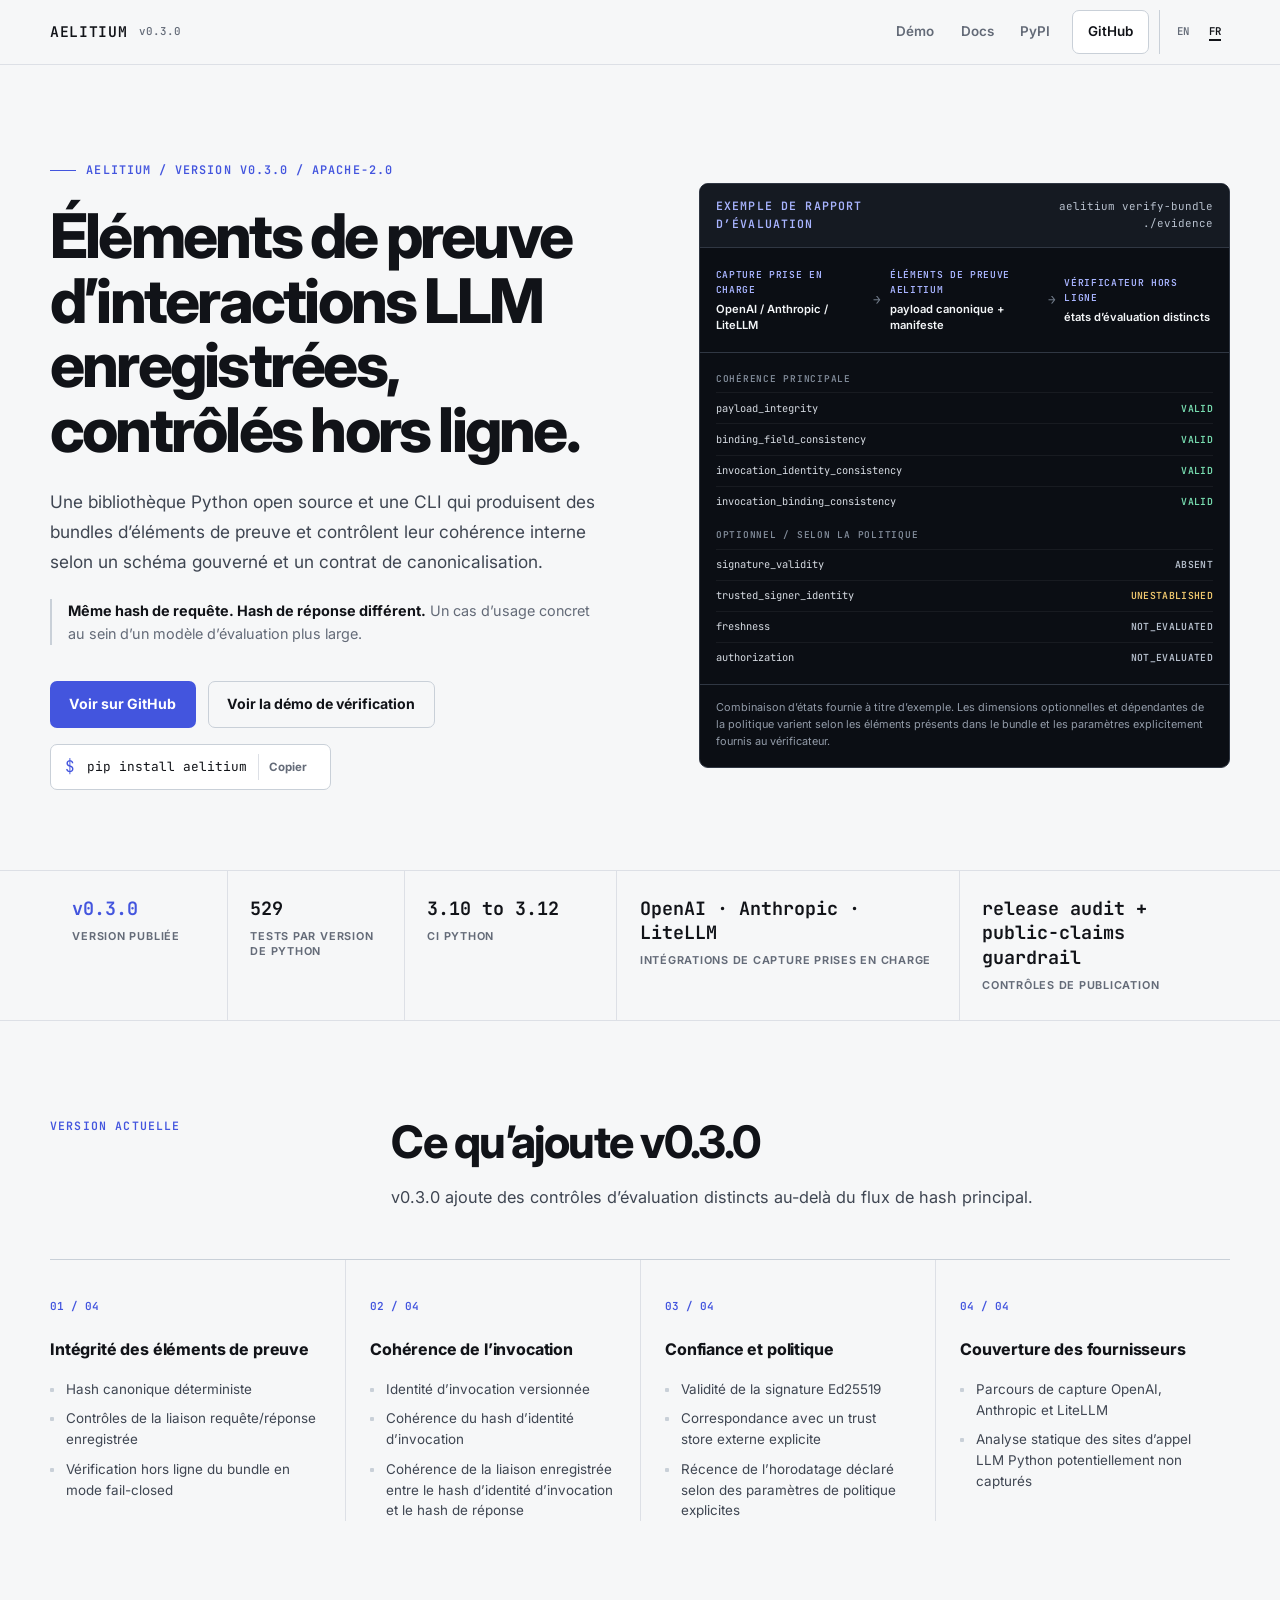
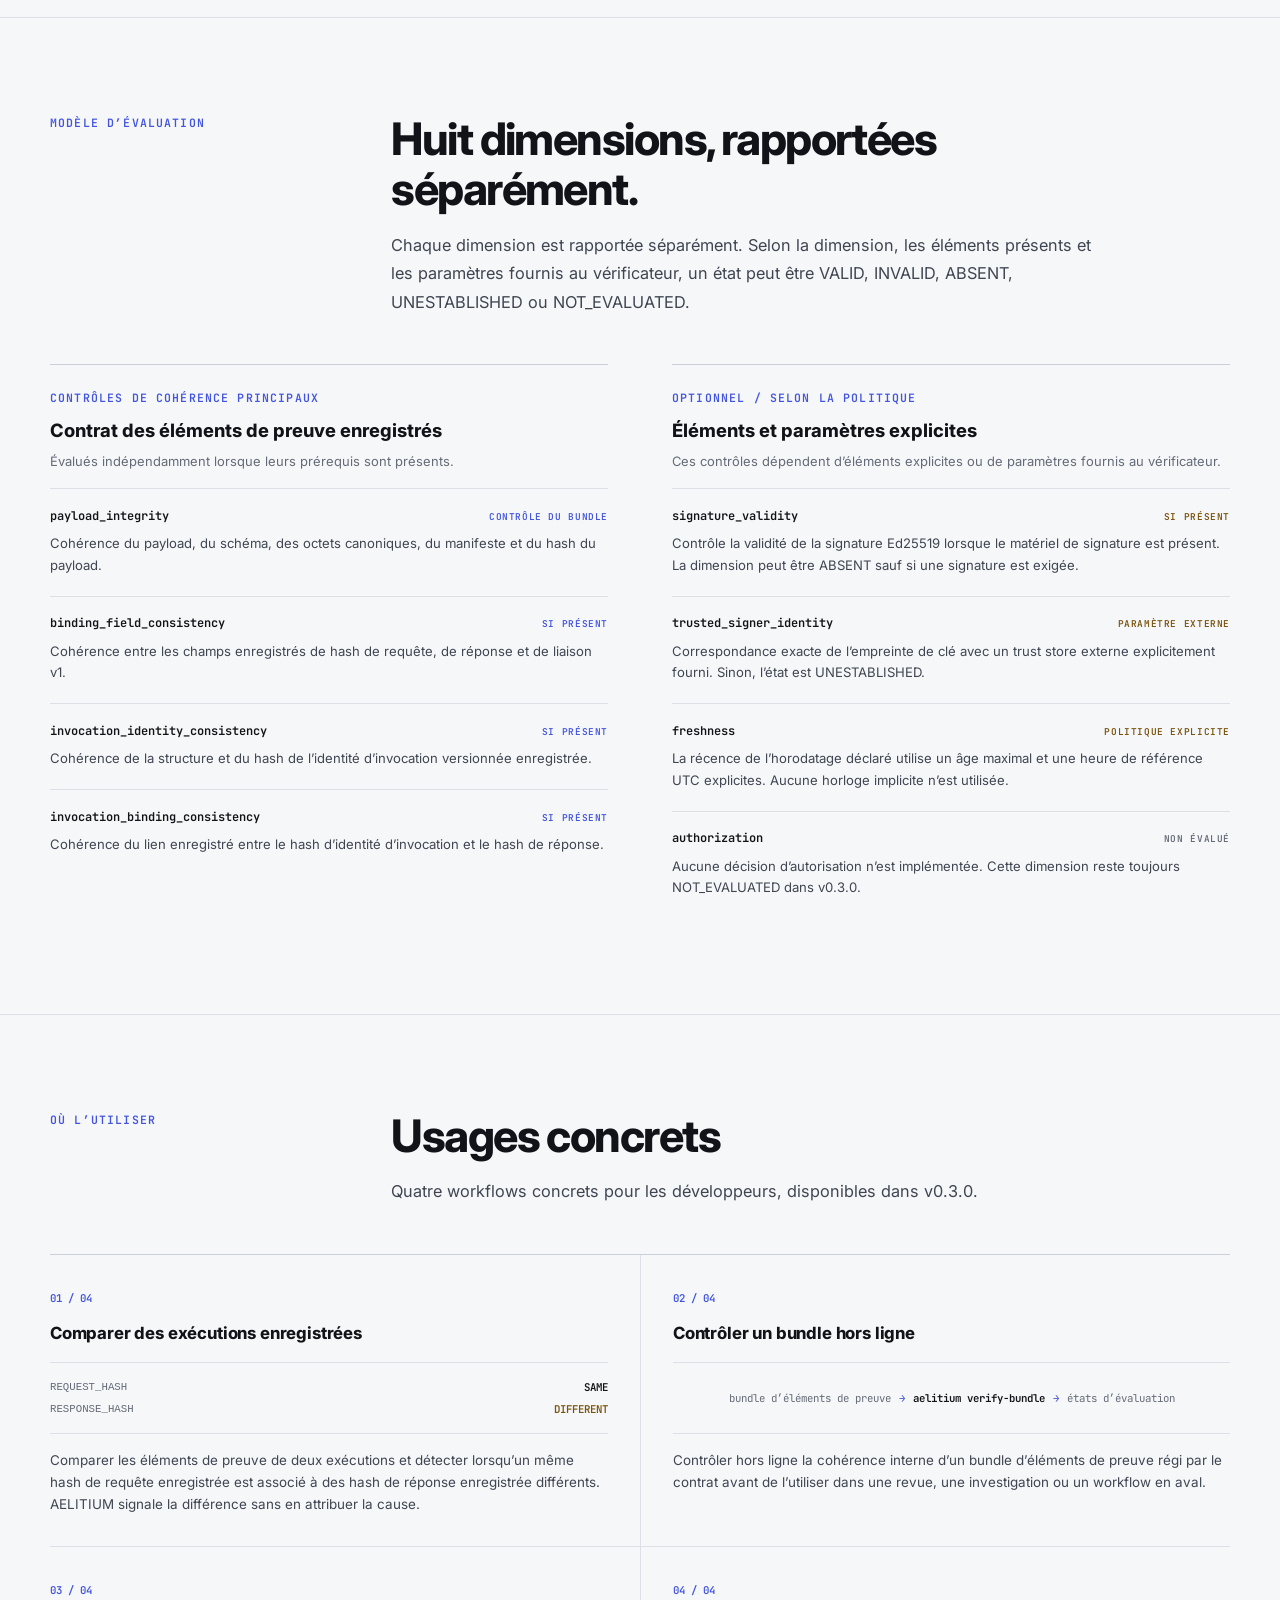
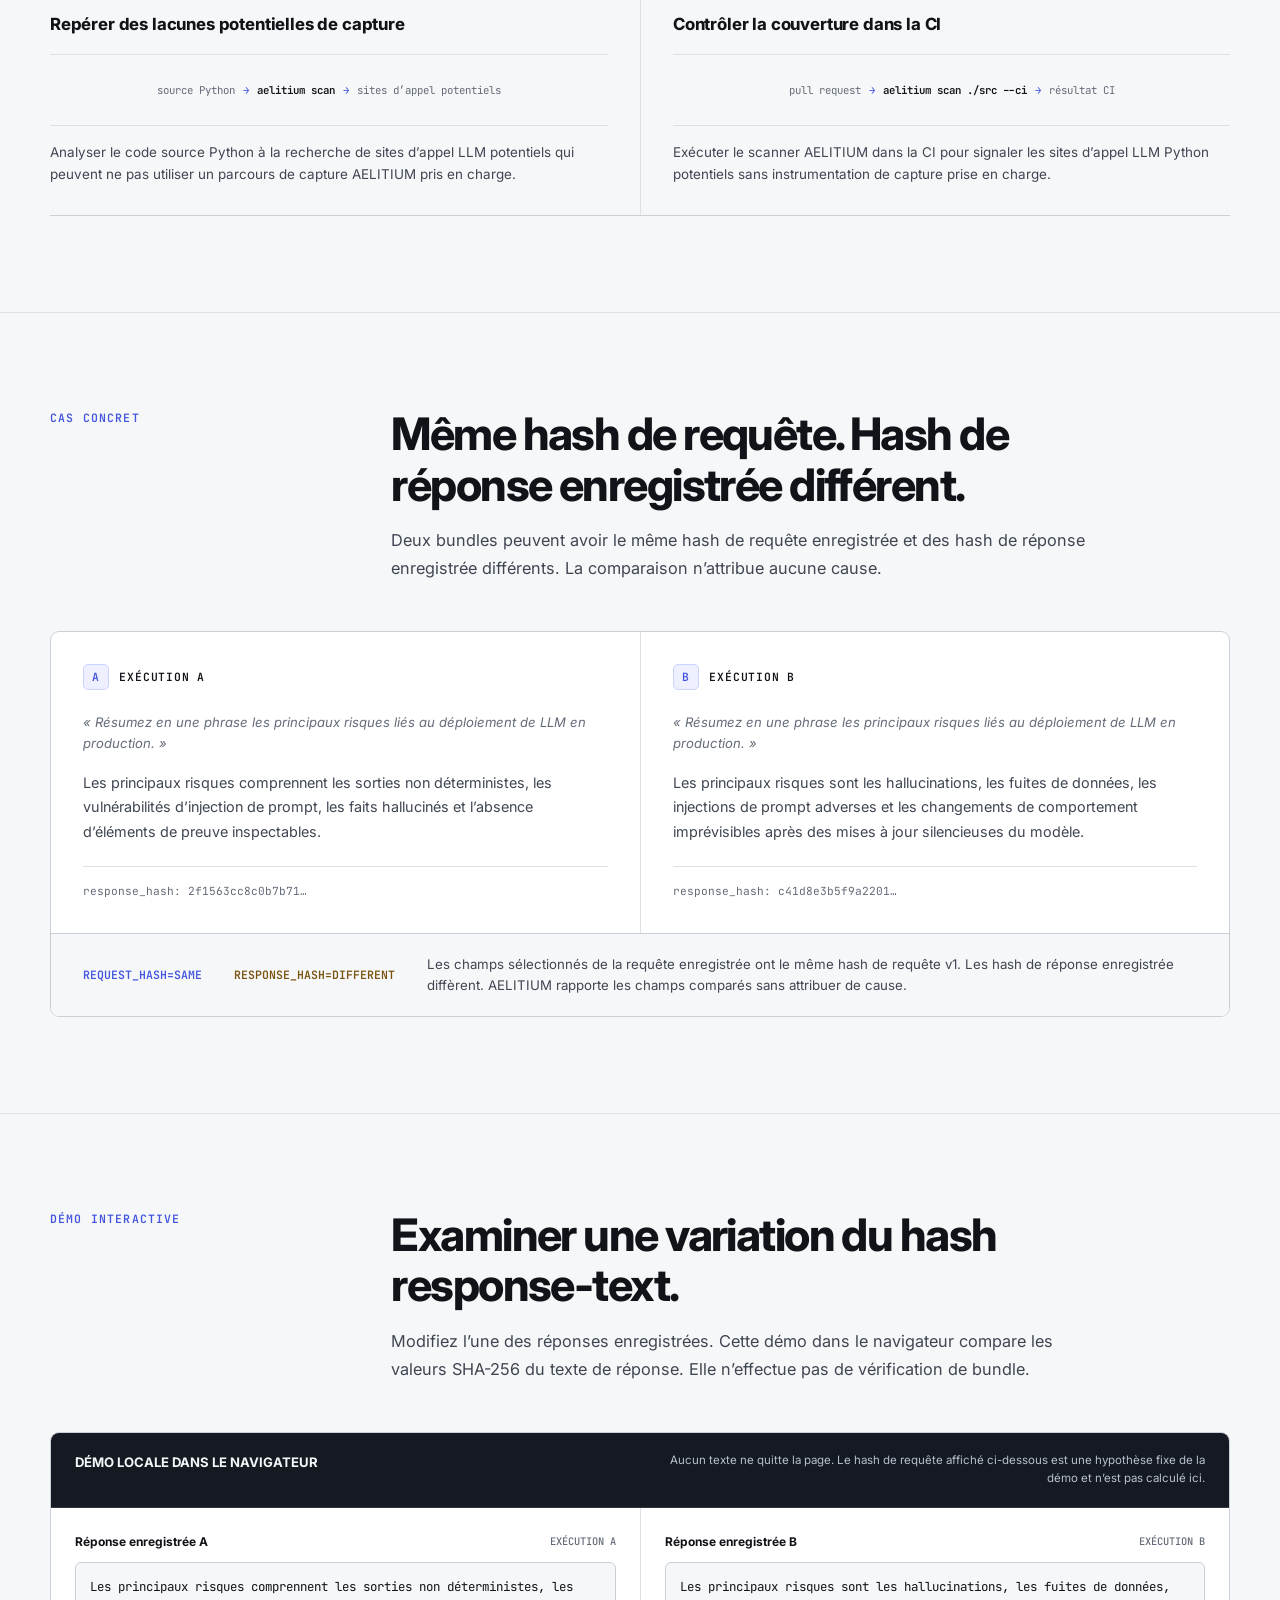
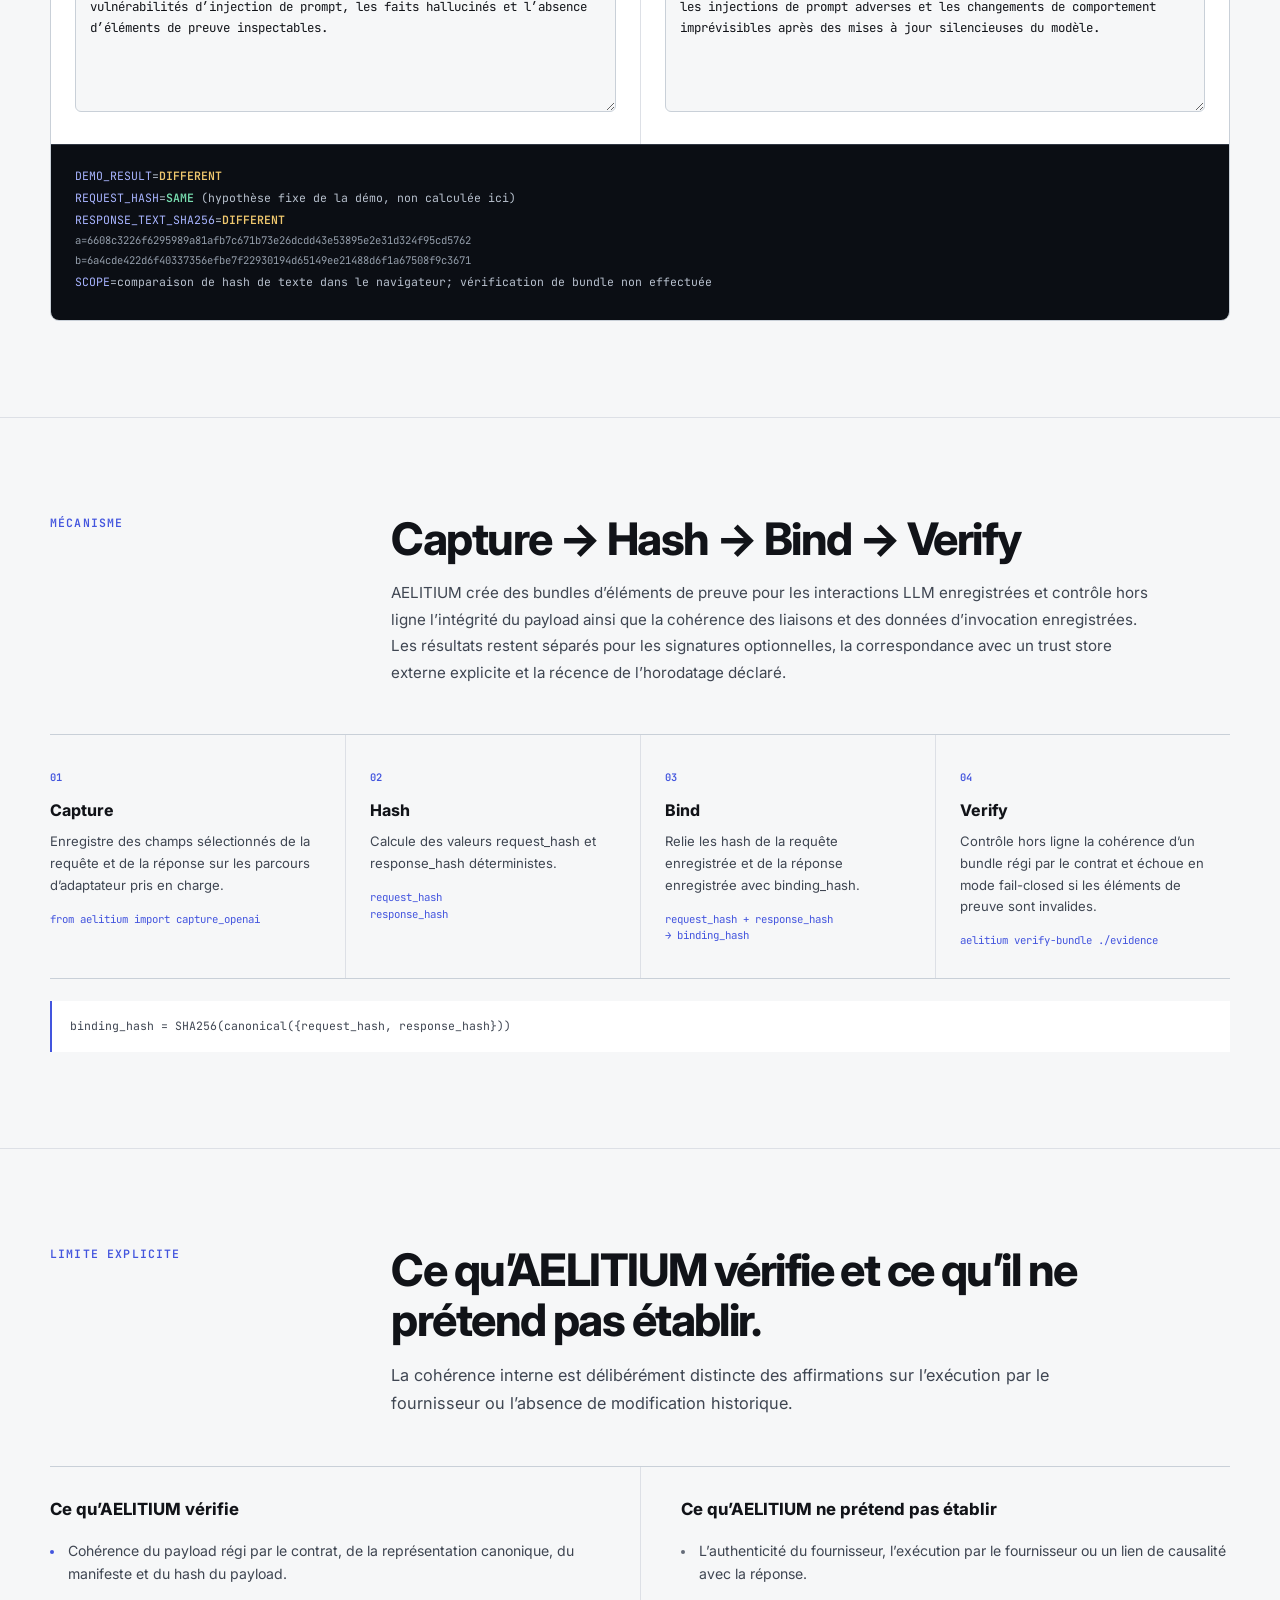
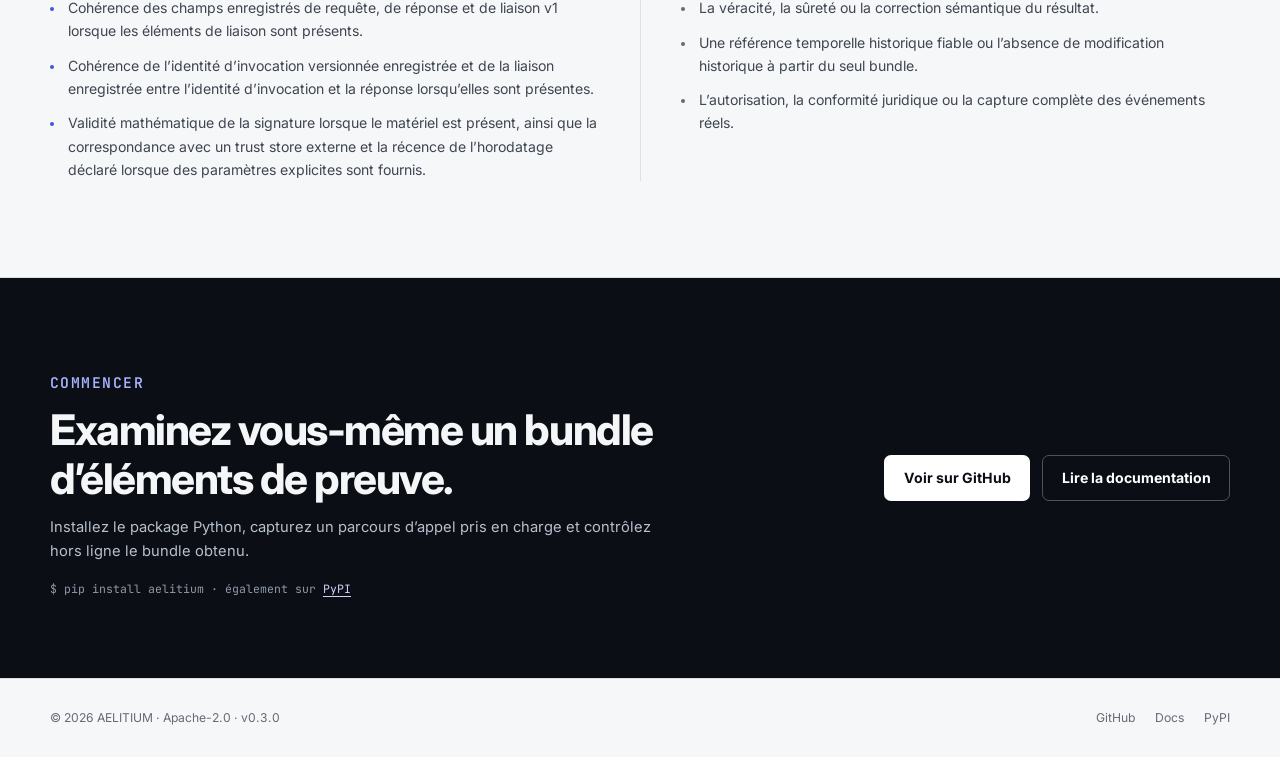
==== fr/index.html @ 034c8fa0 "site: refresh v0.3.0 homepage and add French version" ====
<!DOCTYPE html>
<html lang="fr">
<head>
<meta charset="UTF-8">
<meta name="viewport" content="width=device-width, initial-scale=1.0">
<title>AELITIUM : contrôle hors ligne des éléments de preuve d’interactions LLM enregistrées</title>
<meta name="description" content="AELITIUM est une bibliothèque Python open source et une CLI qui produisent des bundles d’éléments de preuve et en contrôlent hors ligne la cohérence interne selon un schéma gouverné et un contrat de canonicalisation.">
<link rel="canonical" href="https://aelitium.com/fr/">
<link rel="alternate" hreflang="en" href="https://aelitium.com/">
<link rel="alternate" hreflang="fr" href="https://aelitium.com/fr/">
<link rel="alternate" hreflang="x-default" href="https://aelitium.com/">
<link rel="preconnect" href="https://fonts.googleapis.com">
<link href="https://fonts.googleapis.com/css2?family=Inter:wght@400;500;600;700;800&amp;family=JetBrains+Mono:wght@400;500;600&amp;display=swap" rel="stylesheet">
<style>
  :root {
    --page: #f6f7f8;
    --surface: #ffffff;
    --border: #dde0e6;
    --border-strong: #c9d0d8;
    --ink: #111318;
    --text: #3f4652;
    --muted: #646b78;
    --accent: #4355de;
    --accent-hover: #3347d8;
    --accent-soft: #eef0ff;
    --accent-on-dark: #a8b4ff;
    --accent-on-dark-strong: #cdd3ff;
    --success: #137a52;
    --success-soft: #e8f5ef;
    --warning: #79530f;
    --warning-soft: #fff3d6;
    --warning-on-dark: #f0c86e;
    --danger: #ad2634;
    --danger-soft: #fcecef;
    --technical: #0b0e14;
    --technical-2: #151a22;
    --technical-border: #303743;
    --technical-text: #f4f6f8;
    --technical-muted: #b7c0cd;
    --font: 'Inter', -apple-system, BlinkMacSystemFont, 'Segoe UI', sans-serif;
    --mono: 'JetBrains Mono', 'SFMono-Regular', Consolas, monospace;
    --radius: 9px;
    --content: 1180px;
  }

  *, *::before, *::after {
    box-sizing: border-box;
    margin: 0;
    padding: 0;
  }

  html {
    scroll-behavior: smooth;
  }

  body {
    min-width: 320px;
    overflow-x: hidden;
    background: var(--page);
    color: var(--ink);
    font-family: var(--font);
    line-height: 1.6;
    -webkit-font-smoothing: antialiased;
  }

  button,
  textarea {
    font: inherit;
  }

  button,
  a {
    -webkit-tap-highlight-color: transparent;
  }

  a {
    color: inherit;
  }

  :focus-visible {
    outline: 3px solid var(--accent);
    outline-offset: 3px;
    border-radius: 4px;
  }

  .skip-link {
    position: fixed;
    top: 0.75rem;
    left: 0.75rem;
    z-index: 1000;
    padding: 0.65rem 0.9rem;
    transform: translateY(-160%);
    border-radius: 6px;
    background: var(--ink);
    color: #fff;
    font-size: 0.875rem;
    text-decoration: none;
  }

  .skip-link:focus {
    transform: translateY(0);
  }

  .container {
    width: min(var(--content), calc(100% - 3rem));
    margin: 0 auto;
  }

  .section {
    padding: 6rem 0;
    background: var(--page);
  }

  .section-white {
    border-top: 1px solid var(--border);
    border-bottom: 1px solid var(--border);
    background: var(--page);
  }

  .section-header {
    display: grid;
    grid-template-columns: minmax(150px, 0.35fr) minmax(0, 1fr);
    gap: 3rem;
    align-items: start;
    margin-bottom: 3rem;
  }

  .section-eyebrow,
  .panel-label,
  .group-kicker {
    color: var(--accent);
    font-family: var(--mono);
    font-size: 0.72rem;
    font-weight: 600;
    letter-spacing: 0.1em;
    text-transform: uppercase;
  }

  .section-title {
    max-width: 760px;
    font-size: clamp(2rem, 3.5vw, 3rem);
    font-weight: 750;
    letter-spacing: -0.035em;
    line-height: 1.12;
  }

  .section-intro {
    max-width: 720px;
    margin-top: 1rem;
    color: var(--text);
    font-size: 1.02rem;
    line-height: 1.75;
  }

  .mono {
    font-family: var(--mono);
  }

  .sr-only {
    position: absolute;
    width: 1px;
    height: 1px;
    padding: 0;
    overflow: hidden;
    clip: rect(0, 0, 0, 0);
    white-space: nowrap;
    border: 0;
  }

  /* Navigation */
  .site-nav {
    position: sticky;
    top: 0;
    z-index: 100;
    border-bottom: 1px solid var(--border);
    background: rgba(246, 247, 248, 0.97);
  }

  .nav-inner {
    min-height: 64px;
    display: flex;
    align-items: center;
    justify-content: space-between;
    gap: 2rem;
  }

  .nav-logo {
    min-height: 44px;
    display: inline-flex;
    align-items: center;
    gap: 0.7rem;
    color: var(--ink);
    font-family: var(--mono);
    font-size: 0.92rem;
    font-weight: 600;
    letter-spacing: 0.045em;
    text-decoration: none;
  }

  .nav-version {
    color: var(--muted);
    font-size: 0.68rem;
    font-weight: 500;
    letter-spacing: 0;
  }

  .nav-links {
    display: flex;
    align-items: center;
    gap: 0.25rem;
  }

  .nav-link {
    min-height: 44px;
    display: inline-flex;
    align-items: center;
    padding: 0 0.7rem;
    color: var(--muted);
    font-size: 0.84rem;
    font-weight: 600;
    text-decoration: none;
    transition: color 150ms ease;
  }

  .nav-link:hover {
    color: var(--ink);
  }

  .nav-link-strong {
    min-height: 44px;
    margin-left: 0.4rem;
    padding: 0 0.95rem;
    border: 1px solid var(--border-strong);
    border-radius: 7px;
    background: var(--surface);
    color: var(--ink);
  }

  .nav-link-strong:hover {
    border-color: var(--accent);
    color: var(--accent);
  }

  .language-switcher {
    display: flex;
    align-items: center;
    gap: 0.1rem;
    margin-left: 0.35rem;
    padding-left: 0.55rem;
    border-left: 1px solid var(--border-strong);
    font-family: var(--mono);
  }

  .language-option {
    min-width: 30px;
    min-height: 44px;
    display: inline-flex;
    align-items: center;
    justify-content: center;
    color: var(--muted);
    font-size: 0.67rem;
    font-weight: 600;
    text-decoration: none;
  }

  .language-option:hover {
    color: var(--accent);
  }

  .language-option[aria-current="page"] {
    color: var(--ink);
    text-decoration: underline;
    text-decoration-thickness: 2px;
    text-underline-offset: 4px;
  }

  /* Hero */
  .hero {
    padding: 6rem 0 5rem;
  }

  .hero-grid {
    display: grid;
    grid-template-columns: minmax(0, 1fr) minmax(440px, 0.95fr);
    gap: clamp(3rem, 7vw, 6rem);
    align-items: center;
  }

  .hero-eyebrow {
    display: flex;
    align-items: center;
    gap: 0.65rem;
    margin-bottom: 1.5rem;
    color: var(--accent);
    font-family: var(--mono);
    font-size: 0.74rem;
    font-weight: 600;
    letter-spacing: 0.09em;
    text-transform: uppercase;
  }

  .hero-eyebrow::before {
    content: '';
    width: 26px;
    height: 1px;
    background: var(--accent);
  }

  .hero h1 {
    max-width: 680px;
    font-size: clamp(2.55rem, 5vw, 3.85rem);
    font-weight: 780;
    letter-spacing: -0.045em;
    line-height: 1.05;
  }

  .hero-sub {
    max-width: 650px;
    margin-top: 1.5rem;
    color: var(--text);
    font-size: 1.08rem;
    line-height: 1.75;
  }

  .hero-usecase {
    max-width: 650px;
    margin-top: 1.35rem;
    padding-left: 1rem;
    border-left: 2px solid var(--border-strong);
    color: var(--muted);
    font-size: 0.9rem;
  }

  .hero-usecase strong {
    color: var(--ink);
    font-weight: 700;
  }

  .hero-actions {
    display: flex;
    flex-wrap: wrap;
    gap: 0.75rem;
    margin-top: 2.25rem;
  }

  .button {
    min-height: 44px;
    display: inline-flex;
    align-items: center;
    justify-content: center;
    padding: 0.7rem 1.15rem;
    border: 1px solid transparent;
    border-radius: 7px;
    font-size: 0.88rem;
    font-weight: 700;
    text-decoration: none;
    transition: background 150ms ease, border-color 150ms ease, color 150ms ease;
  }

  .button-primary {
    background: var(--accent);
    color: #fff;
  }

  .button-primary:hover {
    background: var(--accent-hover);
  }

  .button-secondary {
    border-color: var(--border-strong);
    background: transparent;
    color: var(--ink);
  }

  .button-secondary:hover {
    border-color: var(--accent);
    color: var(--accent);
  }

  .install-command {
    max-width: 100%;
    min-height: 46px;
    display: inline-flex;
    align-items: center;
    gap: 0.7rem;
    margin-top: 1rem;
    padding: 0.55rem 0.75rem 0.55rem 0.9rem;
    border: 1px solid var(--border-strong);
    border-radius: 7px;
    background: var(--surface);
    color: var(--ink);
    cursor: pointer;
    text-align: left;
  }

  .install-command:hover {
    border-color: var(--accent);
  }

  .install-prompt {
    color: var(--accent);
    font-family: var(--mono);
  }

  .install-command code {
    min-width: 0;
    overflow-wrap: anywhere;
    font-family: var(--mono);
    font-size: 0.8rem;
  }

  .copy-label {
    min-width: 3.75rem;
    padding: 0.25rem 0.45rem;
    border-left: 1px solid var(--border);
    color: var(--muted);
    font-size: 0.72rem;
    font-weight: 700;
    text-align: center;
  }

  /* Evidence visual */
  .evidence-panel {
    min-width: 0;
    overflow: hidden;
    border: 1px solid var(--technical-border);
    border-radius: var(--radius);
    background: var(--technical);
    color: var(--technical-text);
  }

  .panel-header {
    min-height: 48px;
    display: flex;
    align-items: center;
    justify-content: space-between;
    gap: 1rem;
    padding: 0.8rem 1rem;
    border-bottom: 1px solid var(--technical-border);
    background: var(--technical-2);
  }

  .panel-header .panel-label {
    color: var(--accent-on-dark);
  }

  .panel-command {
    min-width: 0;
    color: var(--technical-muted);
    font-family: var(--mono);
    font-size: 0.68rem;
    overflow-wrap: anywhere;
    text-align: right;
  }

  .evidence-pipeline {
    display: grid;
    grid-template-columns: minmax(0, 1fr) auto minmax(0, 1fr) auto minmax(0, 1fr);
    gap: 0.55rem;
    align-items: center;
    padding: 1.2rem 1rem;
    border-bottom: 1px solid var(--technical-border);
  }

  .pipeline-node {
    min-width: 0;
  }

  .pipeline-node span {
    display: block;
    color: var(--accent-on-dark);
    font-family: var(--mono);
    font-size: 0.6rem;
    font-weight: 600;
    letter-spacing: 0.07em;
    text-transform: uppercase;
  }

  .pipeline-node strong {
    display: block;
    margin-top: 0.2rem;
    color: var(--technical-text);
    font-size: 0.7rem;
    font-weight: 600;
    line-height: 1.45;
    overflow-wrap: anywhere;
  }

  .pipeline-arrow {
    color: #717b89;
    font-family: var(--mono);
    font-size: 0.8rem;
  }

  .assurance-report {
    padding: 0.45rem 1rem 0.7rem;
  }

  .report-caption {
    padding: 0.65rem 0 0.4rem;
    color: #818b99;
    font-family: var(--mono);
    font-size: 0.59rem;
    font-weight: 600;
    letter-spacing: 0.08em;
    text-transform: uppercase;
  }

  .report-row {
    display: grid;
    grid-template-columns: minmax(0, 1fr) auto;
    gap: 1rem;
    align-items: center;
    padding: 0.42rem 0;
    border-top: 1px solid rgba(255, 255, 255, 0.055);
  }

  .report-row dt {
    min-width: 0;
    color: #d6dbe2;
    font-family: var(--mono);
    font-size: 0.65rem;
    overflow-wrap: anywhere;
  }

  .report-row dd {
    font-family: var(--mono);
    font-size: 0.61rem;
    font-weight: 600;
    letter-spacing: 0.035em;
  }

  .state-valid {
    color: #78ddb0;
  }

  .state-warning {
    color: var(--warning-on-dark);
  }

  .state-neutral {
    color: #b7c0cd;
  }

  .panel-note {
    padding: 0.85rem 1rem 1rem;
    border-top: 1px solid var(--technical-border);
    color: #929ba8;
    font-size: 0.68rem;
    line-height: 1.6;
  }

  /* Engineering proof */
  .proof {
    border-top: 1px solid var(--border);
    border-bottom: 1px solid var(--border);
    background: var(--page);
  }

  .proof-grid {
    display: grid;
    grid-template-columns: 0.75fr 0.75fr 0.9fr 1.45fr 1.15fr;
  }

  .proof-item {
    min-width: 0;
    padding: 1.6rem 1.4rem;
  }

  .proof-item + .proof-item {
    border-left: 1px solid var(--border);
  }

  .proof-value {
    display: block;
    color: var(--ink);
    font-family: var(--mono);
    font-size: clamp(0.9rem, 1.6vw, 1.15rem);
    font-weight: 650;
    line-height: 1.35;
    overflow-wrap: anywhere;
  }

  .proof-value-accent {
    color: var(--accent);
  }

  .proof-label {
    display: block;
    margin-top: 0.45rem;
    color: var(--muted);
    font-size: 0.68rem;
    font-weight: 650;
    letter-spacing: 0.07em;
    line-height: 1.45;
    text-transform: uppercase;
  }

  /* v0.3.0 release index */
  .release-index {
    display: grid;
    grid-template-columns: repeat(4, minmax(0, 1fr));
    border-top: 1px solid var(--border-strong);
  }

  .release-item {
    min-width: 0;
    padding: 2rem 1.5rem 0 0;
  }

  .release-item + .release-item {
    padding-left: 1.5rem;
    border-left: 1px solid var(--border);
  }

  .release-number {
    color: var(--accent);
    font-family: var(--mono);
    font-size: 0.69rem;
    font-weight: 600;
  }

  .release-title {
    margin-top: 1.2rem;
    font-size: 1rem;
    font-weight: 750;
    letter-spacing: -0.01em;
  }

  .technical-list {
    margin-top: 1rem;
    list-style: none;
  }

  .technical-list li {
    position: relative;
    margin-top: 0.55rem;
    padding-left: 1rem;
    color: var(--text);
    font-size: 0.84rem;
    line-height: 1.55;
  }

  .technical-list li::before {
    content: '';
    position: absolute;
    top: 0.68em;
    left: 0;
    width: 4px;
    height: 4px;
    border-radius: 1px;
    background: var(--border-strong);
  }

  /* Assurance model */
  .assurance-grid {
    display: grid;
    grid-template-columns: repeat(2, minmax(0, 1fr));
    gap: 4rem;
  }

  .assurance-group {
    min-width: 0;
    border-top: 1px solid var(--border-strong);
  }

  .assurance-group-policy {
    border-top-color: var(--border-strong);
  }

  .assurance-group-header {
    min-height: 94px;
    padding: 1.2rem 0 1rem;
  }

  .assurance-group-header h3 {
    margin-top: 0.35rem;
    font-size: 1.15rem;
    font-weight: 750;
  }

  .assurance-group-header p {
    margin-top: 0.4rem;
    color: var(--muted);
    font-size: 0.81rem;
  }

  .dimension-row {
    padding: 1.1rem 0 1.2rem;
    border-top: 1px solid var(--border);
  }

  .dimension-head {
    display: flex;
    flex-wrap: wrap;
    justify-content: space-between;
    gap: 0.65rem 1rem;
    align-items: baseline;
  }

  .dimension-name {
    color: var(--ink);
    font-family: var(--mono);
    font-size: 0.75rem;
    font-weight: 600;
    overflow-wrap: anywhere;
  }

  .dimension-condition {
    color: var(--accent);
    font-family: var(--mono);
    font-size: 0.59rem;
    font-weight: 600;
    letter-spacing: 0.065em;
    text-transform: uppercase;
  }

  .dimension-condition-warning {
    color: var(--warning);
  }

  .dimension-condition-neutral {
    color: var(--muted);
  }

  .dimension-row p {
    margin-top: 0.45rem;
    color: var(--text);
    font-size: 0.82rem;
    line-height: 1.65;
  }

  /* Practical uses */
  .practical-grid {
    display: grid;
    grid-template-columns: repeat(2, minmax(0, 1fr));
    border-top: 1px solid var(--border-strong);
    border-bottom: 1px solid var(--border-strong);
  }

  .practical-item {
    min-width: 0;
    padding: 1.8rem 2rem 1.9rem 0;
  }

  .practical-item:nth-child(even) {
    padding-right: 0;
    padding-left: 2rem;
    border-left: 1px solid var(--border);
  }

  .practical-item:nth-child(n+3) {
    border-top: 1px solid var(--border);
  }

  .practical-number {
    color: var(--accent);
    font-family: var(--mono);
    font-size: 0.67rem;
    font-weight: 600;
  }

  .practical-title {
    margin-top: 0.65rem;
    font-size: 1.05rem;
    font-weight: 750;
    letter-spacing: -0.01em;
  }

  .practical-visual {
    min-height: 72px;
    display: flex;
    justify-content: center;
    flex-direction: column;
    margin-top: 1rem;
    padding: 0.7rem 0;
    border-top: 1px solid var(--border);
    border-bottom: 1px solid var(--border);
  }

  .practical-signal {
    gap: 0.3rem;
  }

  .practical-signal-row {
    display: flex;
    justify-content: space-between;
    gap: 1rem;
    color: var(--muted);
    font-family: var(--mono);
    font-size: 0.67rem;
  }

  .practical-signal-row strong {
    color: var(--ink);
    font-weight: 600;
  }

  .practical-signal-row .practical-different {
    color: var(--warning);
  }

  .practical-flow {
    flex-direction: row;
    flex-wrap: wrap;
    align-items: center;
    gap: 0.35rem 0.5rem;
    color: var(--muted);
    font-family: var(--mono);
    font-size: 0.67rem;
    line-height: 1.65;
  }

  .practical-flow code {
    color: var(--ink);
    font: inherit;
    font-weight: 600;
    overflow-wrap: anywhere;
  }

  .practical-arrow {
    color: var(--accent);
  }

  .practical-copy {
    margin-top: 0.9rem;
    color: var(--text);
    font-size: 0.84rem;
    line-height: 1.65;
  }

  /* Comparison example */
  #example {
    border-top: 1px solid var(--border);
    background: var(--page);
  }

  .comparison-shell {
    overflow: hidden;
    border: 1px solid var(--border-strong);
    border-radius: var(--radius);
    background: var(--surface);
  }

  .comparison-runs {
    display: grid;
    grid-template-columns: repeat(2, minmax(0, 1fr));
  }

  .comparison-run {
    min-width: 0;
    padding: 2rem;
  }

  .comparison-run + .comparison-run {
    border-left: 1px solid var(--border);
  }

  .run-label {
    display: flex;
    align-items: center;
    gap: 0.65rem;
    color: var(--ink);
    font-family: var(--mono);
    font-size: 0.71rem;
    font-weight: 600;
    letter-spacing: 0.07em;
    text-transform: uppercase;
  }

  .run-index {
    width: 26px;
    height: 26px;
    display: inline-flex;
    align-items: center;
    justify-content: center;
    border: 1px solid #cbd3ff;
    border-radius: 5px;
    background: var(--accent-soft);
    color: var(--accent);
  }

  .comparison-question {
    margin-top: 1.35rem;
    color: var(--muted);
    font-size: 0.82rem;
    font-style: italic;
    line-height: 1.65;
  }

  .comparison-response {
    margin-top: 1rem;
    color: var(--text);
    font-size: 0.9rem;
    line-height: 1.7;
  }

  .comparison-hash {
    margin-top: 1.35rem;
    padding-top: 1rem;
    border-top: 1px solid var(--border);
    color: var(--muted);
    font-family: var(--mono);
    font-size: 0.7rem;
    overflow-wrap: anywhere;
  }

  .comparison-verdict {
    display: grid;
    grid-template-columns: auto auto minmax(0, 1fr);
    gap: 1rem 2rem;
    align-items: center;
    padding: 1.25rem 2rem;
    border-top: 1px solid var(--border-strong);
    background: var(--page);
  }

  .comparison-fact {
    font-family: var(--mono);
    font-size: 0.72rem;
    font-weight: 600;
    white-space: nowrap;
  }

  .fact-same {
    color: var(--accent);
  }

  .fact-different {
    color: var(--warning);
  }

  .comparison-verdict p {
    color: var(--text);
    font-size: 0.83rem;
    line-height: 1.6;
  }

  /* Interactive demo */
  .demo-shell {
    overflow: hidden;
    border: 1px solid var(--border-strong);
    border-radius: var(--radius);
    background: var(--surface);
  }

  .demo-header {
    display: flex;
    justify-content: space-between;
    gap: 2rem;
    padding: 1.2rem 1.5rem;
    border-bottom: 1px solid var(--technical-border);
    background: var(--technical-2);
    color: var(--technical-text);
  }

  .demo-header strong {
    font-size: 0.82rem;
  }

  .demo-header span {
    max-width: 560px;
    color: var(--technical-muted);
    font-size: 0.72rem;
    line-height: 1.55;
    text-align: right;
  }

  .demo-inputs {
    display: grid;
    grid-template-columns: repeat(2, minmax(0, 1fr));
  }

  .demo-field {
    min-width: 0;
    padding: 1.5rem;
  }

  .demo-field + .demo-field {
    border-left: 1px solid var(--border);
  }

  .demo-field label {
    display: flex;
    align-items: center;
    justify-content: space-between;
    gap: 1rem;
    margin-bottom: 0.7rem;
    color: var(--ink);
    font-size: 0.75rem;
    font-weight: 700;
  }

  .demo-field label span {
    color: var(--muted);
    font-family: var(--mono);
    font-size: 0.65rem;
    font-weight: 500;
  }

  .demo-field textarea {
    width: 100%;
    min-height: 150px;
    resize: vertical;
    padding: 0.85rem;
    border: 1px solid var(--border-strong);
    border-radius: 6px;
    background: var(--page);
    color: var(--ink);
    font-family: var(--mono);
    font-size: 0.78rem;
    line-height: 1.65;
  }

  .demo-field textarea:focus-visible {
    border-color: var(--accent);
  }

  .demo-result {
    min-height: 176px;
    padding: 1.25rem 1.5rem;
    overflow-wrap: anywhere;
    border-top: 1px solid var(--technical-border);
    background: var(--technical);
    color: var(--technical-muted);
    font-family: var(--mono);
    font-size: 0.72rem;
    line-height: 1.9;
  }

  .result-line {
    display: block;
  }

  .result-key {
    color: var(--accent-on-dark);
  }

  .result-same {
    color: #78ddb0;
    font-weight: 600;
  }

  .result-different {
    color: var(--warning-on-dark);
    font-weight: 600;
  }

  .result-hash {
    color: #949eab;
    font-size: 0.66rem;
  }

  /* Mechanism */
  .flow-positioning {
    max-width: 760px;
    color: var(--text);
    font-size: 0.95rem;
    line-height: 1.75;
  }

  .flow-grid {
    display: grid;
    grid-template-columns: repeat(4, minmax(0, 1fr));
    margin-top: 3rem;
    border-top: 1px solid var(--border-strong);
    border-bottom: 1px solid var(--border-strong);
  }

  .flow-step {
    position: relative;
    min-width: 0;
    padding: 1.7rem 1.5rem 1.8rem 0;
  }

  .flow-step + .flow-step {
    padding-left: 1.5rem;
    border-left: 1px solid var(--border);
  }

  .step-num {
    color: var(--accent);
    font-family: var(--mono);
    font-size: 0.65rem;
    font-weight: 600;
  }

  .step-title {
    margin-top: 0.65rem;
    font-size: 1rem;
    font-weight: 750;
  }

  .step-desc {
    margin-top: 0.45rem;
    color: var(--text);
    font-size: 0.82rem;
    line-height: 1.65;
  }

  .step-code {
    display: block;
    margin-top: 0.9rem;
    color: var(--accent);
    font-family: var(--mono);
    font-size: 0.67rem;
    line-height: 1.55;
    overflow-wrap: anywhere;
  }

  .formula-line {
    margin-top: 1.4rem;
    padding: 1rem 1.1rem;
    border-left: 2px solid var(--accent);
    background: var(--surface);
    color: var(--text);
    font-family: var(--mono);
    font-size: 0.72rem;
    overflow-wrap: anywhere;
  }

  /* Boundaries */
  .boundary-grid {
    display: grid;
    grid-template-columns: repeat(2, minmax(0, 1fr));
    margin-top: 3rem;
    border-top: 1px solid var(--border-strong);
  }

  .boundary-column {
    min-width: 0;
    padding: 1.8rem 2.5rem 0 0;
  }

  .boundary-column + .boundary-column {
    padding-right: 0;
    padding-left: 2.5rem;
    border-left: 1px solid var(--border);
  }

  .boundary-column h3 {
    font-size: 1.05rem;
    font-weight: 750;
  }

  .boundary-list {
    margin-top: 1rem;
    list-style: none;
  }

  .boundary-list li {
    position: relative;
    margin-top: 0.7rem;
    padding-left: 1.15rem;
    color: var(--text);
    font-size: 0.88rem;
    line-height: 1.65;
  }

  .boundary-list li::before {
    content: '';
    position: absolute;
    top: 0.78em;
    left: 0;
    width: 4px;
    height: 4px;
    border-radius: 50%;
    background: var(--accent);
  }

  .boundary-column-limit .boundary-list li::before {
    background: var(--muted);
  }

  /* CTA */
  .cta {
    padding: 5rem 0;
    background: var(--technical);
    color: var(--technical-text);
  }

  .cta-inner {
    display: grid;
    grid-template-columns: minmax(0, 1fr) auto;
    gap: 3rem;
    align-items: center;
  }

  .cta .section-eyebrow {
    color: var(--accent-on-dark);
  }

  .cta h2 {
    margin-top: 0.75rem;
    font-size: clamp(1.85rem, 3.3vw, 2.75rem);
    font-weight: 750;
    letter-spacing: -0.035em;
    line-height: 1.15;
  }

  .cta p {
    max-width: 620px;
    margin-top: 0.8rem;
    color: var(--technical-muted);
    font-size: 0.92rem;
  }

  .cta-actions {
    display: flex;
    flex-wrap: wrap;
    justify-content: flex-end;
    gap: 0.75rem;
  }

  .cta .button-primary {
    background: #fff;
    color: var(--technical);
  }

  .cta .button-primary:hover {
    background: #e8ecf2;
  }

  .cta .button-secondary {
    border-color: #4a5361;
    color: #fff;
  }

  .cta .button-secondary:hover {
    border-color: var(--accent-on-dark);
    color: var(--accent-on-dark-strong);
  }

  .cta :focus-visible {
    outline-color: var(--accent-on-dark);
  }

  .cta-utility {
    margin-top: 1rem;
    color: #8f99a7;
    font-family: var(--mono);
    font-size: 0.72rem;
  }

  .cta-utility a {
    color: var(--accent-on-dark-strong);
    text-underline-offset: 3px;
  }

  /* Footer */
  .site-footer {
    border-top: 1px solid var(--border);
    background: var(--page);
  }

  .footer-inner {
    min-height: 78px;
    display: flex;
    align-items: center;
    justify-content: space-between;
    gap: 1.5rem;
    color: var(--muted);
    font-size: 0.76rem;
  }

  .footer-links {
    display: flex;
    flex-wrap: wrap;
    gap: 1.25rem;
  }

  .footer-links a {
    min-height: 44px;
    display: inline-flex;
    align-items: center;
    text-decoration: none;
  }

  .footer-links a:hover {
    color: var(--accent);
  }

  @media (max-width: 1024px) {
    .hero-grid {
      grid-template-columns: minmax(0, 1fr);
    }

    .hero-copy {
      max-width: 780px;
    }

    .evidence-panel {
      max-width: 760px;
    }

    .proof-grid {
      grid-template-columns: repeat(2, minmax(0, 1fr));
    }

    .proof-item {
      border-bottom: 1px solid var(--border);
    }

    .proof-item + .proof-item {
      border-left: 0;
    }

    .proof-item:nth-child(even) {
      border-left: 1px solid var(--border);
    }

    .proof-item:last-child {
      grid-column: 1 / -1;
      border-bottom: 0;
      border-left: 0;
    }

    .release-index {
      grid-template-columns: repeat(2, minmax(0, 1fr));
      gap: 2.5rem 2rem;
    }

    .release-item,
    .release-item + .release-item {
      padding: 1.5rem 0 0;
      border-left: 0;
    }

    .assurance-grid {
      gap: 2.5rem;
    }
  }

  @media (max-width: 800px) {
    .section {
      padding: 4.5rem 0;
    }

    .section-header {
      grid-template-columns: minmax(0, 1fr);
      gap: 0.8rem;
      margin-bottom: 2.3rem;
    }

    .assurance-grid,
    .boundary-grid,
    .cta-inner {
      grid-template-columns: minmax(0, 1fr);
    }

    .assurance-grid {
      gap: 2.5rem;
    }

    .comparison-verdict {
      grid-template-columns: minmax(0, 1fr);
      gap: 0.55rem;
    }

    .flow-grid {
      grid-template-columns: minmax(0, 1fr);
    }

    .flow-step,
    .flow-step + .flow-step {
      padding: 1.3rem 0;
      border-left: 0;
      border-top: 1px solid var(--border);
    }

    .flow-step:first-child {
      border-top: 0;
    }

    .boundary-column,
    .boundary-column + .boundary-column {
      padding: 1.5rem 0 0;
      border-left: 0;
    }

    .boundary-column + .boundary-column {
      margin-top: 2rem;
      border-top: 1px solid var(--border);
    }

    .cta-actions {
      justify-content: flex-start;
    }
  }

  @media (max-width: 720px) {
    .container {
      width: min(var(--content), calc(100% - 2rem));
    }

    .nav-optional {
      display: none;
    }

    .hero {
      padding: 4.5rem 0 3.75rem;
    }

    .hero h1 {
      font-size: clamp(2.35rem, 12vw, 3.2rem);
    }

    .comparison-runs,
    .demo-inputs {
      grid-template-columns: minmax(0, 1fr);
    }

    .comparison-run + .comparison-run,
    .demo-field + .demo-field {
      border-left: 0;
      border-top: 1px solid var(--border);
    }

    .demo-header {
      display: block;
    }

    .demo-header span {
      display: block;
      margin-top: 0.45rem;
      text-align: left;
    }

    .release-index {
      grid-template-columns: minmax(0, 1fr);
      gap: 1.7rem;
    }

    .practical-grid {
      grid-template-columns: minmax(0, 1fr);
    }

    .practical-item,
    .practical-item:nth-child(even) {
      padding: 1.45rem 0;
      border-left: 0;
    }

    .practical-item + .practical-item {
      border-top: 1px solid var(--border);
    }
  }

  @media (max-width: 520px) {
    .nav-inner {
      gap: 0.75rem;
    }

    .nav-links {
      gap: 0;
    }

    .nav-link {
      padding: 0 0.45rem;
    }

    .nav-link-strong {
      margin-left: 0.2rem;
      padding: 0 0.7rem;
    }

    .nav-version {
      display: none;
    }

    .hero-actions,
    .cta-actions {
      align-items: stretch;
      flex-direction: column;
    }

    .button {
      width: 100%;
    }

    .install-command {
      width: 100%;
    }

    .evidence-pipeline {
      grid-template-columns: minmax(0, 1fr);
      gap: 0.65rem;
    }

    .pipeline-arrow {
      transform: rotate(90deg);
    }

    .panel-header {
      align-items: flex-start;
      flex-direction: column;
    }

    .panel-command {
      text-align: left;
    }

    .proof-grid {
      grid-template-columns: minmax(0, 1fr);
    }

    .proof-item,
    .proof-item:nth-child(even),
    .proof-item:last-child {
      grid-column: auto;
      border-left: 0;
      border-bottom: 1px solid var(--border);
    }

    .proof-item:last-child {
      border-bottom: 0;
    }

    .comparison-run,
    .comparison-verdict,
    .demo-field,
    .demo-result {
      padding-right: 1.1rem;
      padding-left: 1.1rem;
    }

    .footer-inner {
      align-items: flex-start;
      flex-direction: column;
      padding: 1.2rem 0;
    }
  }

  @media (prefers-reduced-motion: reduce) {
    html {
      scroll-behavior: auto;
    }

    *,
    *::before,
    *::after {
      scroll-behavior: auto !important;
      transition-duration: 0.01ms !important;
      animation-duration: 0.01ms !important;
      animation-iteration-count: 1 !important;
    }
  }
</style>
</head>
<body>
<a class="skip-link" href="#main">Aller au contenu</a>

<nav class="site-nav" aria-label="Navigation principale">
  <div class="container nav-inner">
    <a class="nav-logo" href="#top">AELITIUM <span class="nav-version">v0.3.0</span></a>
    <div class="nav-links">
      <a class="nav-link nav-optional" href="#demo">Démo</a>
      <a class="nav-link" href="https://github.com/aelitium-dev/aelitium-v3/tree/main/docs">Docs</a>
      <a class="nav-link nav-optional" href="https://pypi.org/project/aelitium/">PyPI</a>
      <a class="nav-link nav-link-strong" href="https://github.com/aelitium-dev/aelitium-v3">GitHub</a>
      <div class="language-switcher" aria-label="Langue">
        <a class="language-option" href="/" hreflang="en" lang="en">EN</a>
        <a class="language-option" href="/fr/" hreflang="fr" lang="fr" aria-current="page">FR</a>
      </div>
    </div>
  </div>
</nav>

<main id="main">
  <header class="hero" id="top">
    <div class="container hero-grid">
      <div class="hero-copy">
        <p class="hero-eyebrow">AELITIUM / version v0.3.0 / Apache-2.0</p>
        <h1>Éléments de preuve d’interactions LLM enregistrées, contrôlés hors ligne.</h1>
        <p class="hero-sub">Une bibliothèque Python open source et une CLI qui produisent des bundles d’éléments de preuve et contrôlent leur cohérence interne selon un schéma gouverné et un contrat de canonicalisation.</p>
        <p class="hero-usecase"><strong>Même hash de requête. Hash de réponse différent.</strong> Un cas d’usage concret au sein d’un modèle d’évaluation plus large.</p>
        <div class="hero-actions">
          <a class="button button-primary" href="https://github.com/aelitium-dev/aelitium-v3">Voir sur GitHub</a>
          <a class="button button-secondary" href="#demo">Voir la démo de vérification</a>
        </div>
        <button class="install-command" type="button" data-copy-command="pip install aelitium" aria-label="Copier la commande pip install aelitium">
          <span class="install-prompt" aria-hidden="true">$</span>
          <code>pip install aelitium</code>
          <span class="copy-label" aria-live="polite">Copier</span>
        </button>
      </div>

      <figure class="evidence-panel" aria-labelledby="evidence-panel-title">
        <figcaption class="panel-header">
          <span class="panel-label" id="evidence-panel-title">Exemple de rapport d’évaluation</span>
          <span class="panel-command">aelitium verify-bundle ./evidence</span>
        </figcaption>
        <div class="evidence-pipeline">
          <div class="pipeline-node">
            <span>Capture prise en charge</span>
            <strong>OpenAI / Anthropic / LiteLLM</strong>
          </div>
          <span class="pipeline-arrow" aria-hidden="true">→</span>
          <div class="pipeline-node">
            <span>Éléments de preuve AELITIUM</span>
            <strong>payload canonique + manifeste</strong>
          </div>
          <span class="pipeline-arrow" aria-hidden="true">→</span>
          <div class="pipeline-node">
            <span>Vérificateur hors ligne</span>
            <strong>états d’évaluation distincts</strong>
          </div>
        </div>
        <div class="assurance-report">
          <p class="report-caption">Cohérence principale</p>
          <dl>
            <div class="report-row">
              <dt>payload_integrity</dt>
              <dd class="state-valid">VALID</dd>
            </div>
            <div class="report-row">
              <dt>binding_field_consistency</dt>
              <dd class="state-valid">VALID</dd>
            </div>
            <div class="report-row">
              <dt>invocation_identity_consistency</dt>
              <dd class="state-valid">VALID</dd>
            </div>
            <div class="report-row">
              <dt>invocation_binding_consistency</dt>
              <dd class="state-valid">VALID</dd>
            </div>
          </dl>
          <p class="report-caption">Optionnel / selon la politique</p>
          <dl>
            <div class="report-row">
              <dt>signature_validity</dt>
              <dd class="state-neutral">ABSENT</dd>
            </div>
            <div class="report-row">
              <dt>trusted_signer_identity</dt>
              <dd class="state-warning">UNESTABLISHED</dd>
            </div>
            <div class="report-row">
              <dt>freshness</dt>
              <dd class="state-neutral">NOT_EVALUATED</dd>
            </div>
            <div class="report-row">
              <dt>authorization</dt>
              <dd class="state-neutral">NOT_EVALUATED</dd>
            </div>
          </dl>
        </div>
        <p class="panel-note">Combinaison d’états fournie à titre d’exemple. Les dimensions optionnelles et dépendantes de la politique varient selon les éléments présents dans le bundle et les paramètres explicitement fournis au vérificateur.</p>
      </figure>
    </div>
  </header>

  <section class="proof" aria-labelledby="proof-title">
    <h2 class="sr-only" id="proof-title">Indicateurs d’ingénierie</h2>
    <div class="container proof-grid">
      <div class="proof-item">
        <span class="proof-value proof-value-accent">v0.3.0</span>
        <span class="proof-label">Version publiée</span>
      </div>
      <div class="proof-item">
        <span class="proof-value">529</span>
        <span class="proof-label">Tests par version de Python</span>
      </div>
      <div class="proof-item">
        <span class="proof-value">3.10 to 3.12</span>
        <span class="proof-label">CI Python</span>
      </div>
      <div class="proof-item">
        <span class="proof-value">OpenAI · Anthropic · LiteLLM</span>
        <span class="proof-label">Intégrations de capture prises en charge</span>
      </div>
      <div class="proof-item">
        <span class="proof-value">release audit + public-claims guardrail</span>
        <span class="proof-label">Contrôles de publication</span>
      </div>
    </div>
  </section>

  <section class="section" id="release" aria-labelledby="release-title">
    <div class="container">
      <div class="section-header">
        <p class="section-eyebrow">Version actuelle</p>
        <div>
          <h2 class="section-title" id="release-title">Ce qu’ajoute v0.3.0</h2>
          <p class="section-intro">v0.3.0 ajoute des contrôles d’évaluation distincts au-delà du flux de hash principal.</p>
        </div>
      </div>
      <div class="release-index">
        <article class="release-item">
          <span class="release-number">01 / 04</span>
          <h3 class="release-title">Intégrité des éléments de preuve</h3>
          <ul class="technical-list">
            <li>Hash canonique déterministe</li>
            <li>Contrôles de la liaison requête/réponse enregistrée</li>
            <li>Vérification hors ligne du bundle en mode fail-closed</li>
          </ul>
        </article>
        <article class="release-item">
          <span class="release-number">02 / 04</span>
          <h3 class="release-title">Cohérence de l’invocation</h3>
          <ul class="technical-list">
            <li>Identité d’invocation versionnée</li>
            <li>Cohérence du hash d’identité d’invocation</li>
            <li>Cohérence de la liaison enregistrée entre le hash d’identité d’invocation et le hash de réponse</li>
          </ul>
        </article>
        <article class="release-item">
          <span class="release-number">03 / 04</span>
          <h3 class="release-title">Confiance et politique</h3>
          <ul class="technical-list">
            <li>Validité de la signature Ed25519</li>
            <li>Correspondance avec un trust store externe explicite</li>
            <li>Récence de l’horodatage déclaré selon des paramètres de politique explicites</li>
          </ul>
        </article>
        <article class="release-item">
          <span class="release-number">04 / 04</span>
          <h3 class="release-title">Couverture des fournisseurs</h3>
          <ul class="technical-list">
            <li>Parcours de capture OpenAI, Anthropic et LiteLLM</li>
            <li>Analyse statique des sites d’appel LLM Python potentiellement non capturés</li>
          </ul>
        </article>
      </div>
    </div>
  </section>

  <section class="section section-white" id="assurance" aria-labelledby="assurance-title">
    <div class="container">
      <div class="section-header">
        <p class="section-eyebrow">Modèle d’évaluation</p>
        <div>
          <h2 class="section-title" id="assurance-title">Huit dimensions, rapportées séparément.</h2>
          <p class="section-intro">Chaque dimension est rapportée séparément. Selon la dimension, les éléments présents et les paramètres fournis au vérificateur, un état peut être VALID, INVALID, ABSENT, UNESTABLISHED ou NOT_EVALUATED.</p>
        </div>
      </div>

      <div class="assurance-grid">
        <section class="assurance-group" aria-labelledby="core-assurance-title">
          <div class="assurance-group-header">
            <span class="group-kicker">Contrôles de cohérence principaux</span>
            <h3 id="core-assurance-title">Contrat des éléments de preuve enregistrés</h3>
            <p>Évalués indépendamment lorsque leurs prérequis sont présents.</p>
          </div>
          <div class="dimension-row">
            <div class="dimension-head">
              <code class="dimension-name">payload_integrity</code>
              <span class="dimension-condition">contrôle du bundle</span>
            </div>
            <p>Cohérence du payload, du schéma, des octets canoniques, du manifeste et du hash du payload.</p>
          </div>
          <div class="dimension-row">
            <div class="dimension-head">
              <code class="dimension-name">binding_field_consistency</code>
              <span class="dimension-condition">si présent</span>
            </div>
            <p>Cohérence entre les champs enregistrés de hash de requête, de réponse et de liaison v1.</p>
          </div>
          <div class="dimension-row">
            <div class="dimension-head">
              <code class="dimension-name">invocation_identity_consistency</code>
              <span class="dimension-condition">si présent</span>
            </div>
            <p>Cohérence de la structure et du hash de l’identité d’invocation versionnée enregistrée.</p>
          </div>
          <div class="dimension-row">
            <div class="dimension-head">
              <code class="dimension-name">invocation_binding_consistency</code>
              <span class="dimension-condition">si présent</span>
            </div>
            <p>Cohérence du lien enregistré entre le hash d’identité d’invocation et le hash de réponse.</p>
          </div>
        </section>

        <section class="assurance-group assurance-group-policy" aria-labelledby="policy-assurance-title">
          <div class="assurance-group-header">
            <span class="group-kicker">Optionnel / selon la politique</span>
            <h3 id="policy-assurance-title">Éléments et paramètres explicites</h3>
            <p>Ces contrôles dépendent d’éléments explicites ou de paramètres fournis au vérificateur.</p>
          </div>
          <div class="dimension-row">
            <div class="dimension-head">
              <code class="dimension-name">signature_validity</code>
              <span class="dimension-condition dimension-condition-warning">si présent</span>
            </div>
            <p>Contrôle la validité de la signature Ed25519 lorsque le matériel de signature est présent. La dimension peut être ABSENT sauf si une signature est exigée.</p>
          </div>
          <div class="dimension-row">
            <div class="dimension-head">
              <code class="dimension-name">trusted_signer_identity</code>
              <span class="dimension-condition dimension-condition-warning">paramètre externe</span>
            </div>
            <p>Correspondance exacte de l’empreinte de clé avec un trust store externe explicitement fourni. Sinon, l’état est UNESTABLISHED.</p>
          </div>
          <div class="dimension-row">
            <div class="dimension-head">
              <code class="dimension-name">freshness</code>
              <span class="dimension-condition dimension-condition-warning">politique explicite</span>
            </div>
            <p>La récence de l’horodatage déclaré utilise un âge maximal et une heure de référence UTC explicites. Aucune horloge implicite n’est utilisée.</p>
          </div>
          <div class="dimension-row">
            <div class="dimension-head">
              <code class="dimension-name">authorization</code>
              <span class="dimension-condition dimension-condition-neutral">non évalué</span>
            </div>
            <p>Aucune décision d’autorisation n’est implémentée. Cette dimension reste toujours NOT_EVALUATED dans v0.3.0.</p>
          </div>
        </section>
      </div>
    </div>
  </section>

  <section class="section" id="uses" aria-labelledby="uses-title">
    <div class="container">
      <div class="section-header">
        <p class="section-eyebrow">Où l’utiliser</p>
        <div>
          <h2 class="section-title" id="uses-title">Usages concrets</h2>
          <p class="section-intro">Quatre workflows concrets pour les développeurs, disponibles dans v0.3.0.</p>
        </div>
      </div>

      <div class="practical-grid">
        <article class="practical-item">
          <span class="practical-number">01 / 04</span>
          <h3 class="practical-title">Comparer des exécutions enregistrées</h3>
          <div class="practical-visual practical-signal">
            <div class="practical-signal-row">
              <code>REQUEST_HASH</code>
              <strong>SAME</strong>
            </div>
            <div class="practical-signal-row">
              <code>RESPONSE_HASH</code>
              <strong class="practical-different">DIFFERENT</strong>
            </div>
          </div>
          <p class="practical-copy">Comparer les éléments de preuve de deux exécutions et détecter lorsqu’un même hash de requête enregistrée est associé à des hash de réponse enregistrée différents. AELITIUM signale la différence sans en attribuer la cause.</p>
        </article>

        <article class="practical-item">
          <span class="practical-number">02 / 04</span>
          <h3 class="practical-title">Contrôler un bundle hors ligne</h3>
          <div class="practical-visual practical-flow">
            <span>bundle d’éléments de preuve</span>
            <span class="practical-arrow" aria-hidden="true">→</span>
            <code>aelitium verify-bundle</code>
            <span class="practical-arrow" aria-hidden="true">→</span>
            <span>états d’évaluation</span>
          </div>
          <p class="practical-copy">Contrôler hors ligne la cohérence interne d’un bundle d’éléments de preuve régi par le contrat avant de l’utiliser dans une revue, une investigation ou un workflow en aval.</p>
        </article>

        <article class="practical-item">
          <span class="practical-number">03 / 04</span>
          <h3 class="practical-title">Repérer des lacunes potentielles de capture</h3>
          <div class="practical-visual practical-flow">
            <span>source Python</span>
            <span class="practical-arrow" aria-hidden="true">→</span>
            <code>aelitium scan</code>
            <span class="practical-arrow" aria-hidden="true">→</span>
            <span>sites d’appel potentiels</span>
          </div>
          <p class="practical-copy">Analyser le code source Python à la recherche de sites d’appel LLM potentiels qui peuvent ne pas utiliser un parcours de capture AELITIUM pris en charge.</p>
        </article>

        <article class="practical-item">
          <span class="practical-number">04 / 04</span>
          <h3 class="practical-title">Contrôler la couverture dans la CI</h3>
          <div class="practical-visual practical-flow">
            <span>pull request</span>
            <span class="practical-arrow" aria-hidden="true">→</span>
            <code>aelitium scan ./src --ci</code>
            <span class="practical-arrow" aria-hidden="true">→</span>
            <span>résultat CI</span>
          </div>
          <p class="practical-copy">Exécuter le scanner AELITIUM dans la CI pour signaler les sites d’appel LLM Python potentiels sans instrumentation de capture prise en charge.</p>
        </article>
      </div>
    </div>
  </section>

  <section class="section" id="example" aria-labelledby="example-title">
    <div class="container">
      <div class="section-header">
        <p class="section-eyebrow">Cas concret</p>
        <div>
          <h2 class="section-title" id="example-title">Même hash de requête. Hash de réponse enregistrée différent.</h2>
          <p class="section-intro">Deux bundles peuvent avoir le même hash de requête enregistrée et des hash de réponse enregistrée différents. La comparaison n’attribue aucune cause.</p>
        </div>
      </div>

      <div class="comparison-shell">
        <div class="comparison-runs">
          <article class="comparison-run">
            <h3 class="run-label"><span class="run-index">A</span> Exécution A</h3>
            <p class="comparison-question">« Résumez en une phrase les principaux risques liés au déploiement de LLM en production. »</p>
            <p class="comparison-response">Les principaux risques comprennent les sorties non déterministes, les vulnérabilités d’injection de prompt, les faits hallucinés et l’absence d’éléments de preuve inspectables.</p>
            <p class="comparison-hash">response_hash: 2f1563cc8c0b7b71…</p>
          </article>
          <article class="comparison-run">
            <h3 class="run-label"><span class="run-index">B</span> Exécution B</h3>
            <p class="comparison-question">« Résumez en une phrase les principaux risques liés au déploiement de LLM en production. »</p>
            <p class="comparison-response">Les principaux risques sont les hallucinations, les fuites de données, les injections de prompt adverses et les changements de comportement imprévisibles après des mises à jour silencieuses du modèle.</p>
            <p class="comparison-hash">response_hash: c41d8e3b5f9a2201…</p>
          </article>
        </div>
        <div class="comparison-verdict">
          <span class="comparison-fact fact-same">REQUEST_HASH=SAME</span>
          <span class="comparison-fact fact-different">RESPONSE_HASH=DIFFERENT</span>
          <p>Les champs sélectionnés de la requête enregistrée ont le même hash de requête v1. Les hash de réponse enregistrée diffèrent. AELITIUM rapporte les champs comparés sans attribuer de cause.</p>
        </div>
      </div>
    </div>
  </section>

  <section class="section section-white" id="demo" aria-labelledby="demo-title">
    <div class="container">
      <div class="section-header">
        <p class="section-eyebrow">Démo interactive</p>
        <div>
          <h2 class="section-title" id="demo-title">Examiner une variation du hash response-text.</h2>
          <p class="section-intro" id="demo-description">Modifiez l’une des réponses enregistrées. Cette démo dans le navigateur compare les valeurs SHA-256 du texte de réponse. Elle n’effectue pas de vérification de bundle.</p>
        </div>
      </div>

      <div class="demo-shell">
        <div class="demo-header">
          <strong>DÉMO LOCALE DANS LE NAVIGATEUR</strong>
          <span>Aucun texte ne quitte la page. Le hash de requête affiché ci-dessous est une hypothèse fixe de la démo et n’est pas calculé ici.</span>
        </div>
        <div class="demo-inputs">
          <div class="demo-field">
            <label for="textA">Réponse enregistrée A <span>EXÉCUTION A</span></label>
            <textarea id="textA" aria-describedby="demo-description">Les principaux risques comprennent les sorties non déterministes, les vulnérabilités d’injection de prompt, les faits hallucinés et l’absence d’éléments de preuve inspectables.</textarea>
          </div>
          <div class="demo-field">
            <label for="textB">Réponse enregistrée B <span>EXÉCUTION B</span></label>
            <textarea id="textB" aria-describedby="demo-description">Les principaux risques sont les hallucinations, les fuites de données, les injections de prompt adverses et les changements de comportement imprévisibles après des mises à jour silencieuses du modèle.</textarea>
          </div>
        </div>
        <div class="demo-result" id="demoResult" role="status" aria-live="polite" aria-atomic="true"></div>
      </div>
    </div>
  </section>

  <section class="section" id="mechanism" aria-labelledby="mechanism-title">
    <div class="container">
      <div class="section-header">
        <p class="section-eyebrow">Mécanisme</p>
        <div>
          <h2 class="section-title" id="mechanism-title">Capture → Hash → Bind → Verify</h2>
          <p class="section-intro flow-positioning">AELITIUM crée des bundles d’éléments de preuve pour les interactions LLM enregistrées et contrôle hors ligne l’intégrité du payload ainsi que la cohérence des liaisons et des données d’invocation enregistrées. Les résultats restent séparés pour les signatures optionnelles, la correspondance avec un trust store externe explicite et la récence de l’horodatage déclaré.</p>
        </div>
      </div>

      <div class="flow-grid">
        <article class="flow-step">
          <span class="step-num">01</span>
          <h3 class="step-title">Capture</h3>
          <p class="step-desc">Enregistre des champs sélectionnés de la requête et de la réponse sur les parcours d’adaptateur pris en charge.</p>
          <code class="step-code">from aelitium import capture_openai</code>
        </article>
        <article class="flow-step">
          <span class="step-num">02</span>
          <h3 class="step-title">Hash</h3>
          <p class="step-desc">Calcule des valeurs request_hash et response_hash déterministes.</p>
          <code class="step-code">request_hash<br>response_hash</code>
        </article>
        <article class="flow-step">
          <span class="step-num">03</span>
          <h3 class="step-title">Bind</h3>
          <p class="step-desc">Relie les hash de la requête enregistrée et de la réponse enregistrée avec binding_hash.</p>
          <code class="step-code">request_hash + response_hash<br>→ binding_hash</code>
        </article>
        <article class="flow-step">
          <span class="step-num">04</span>
          <h3 class="step-title">Verify</h3>
          <p class="step-desc">Contrôle hors ligne la cohérence d’un bundle régi par le contrat et échoue en mode fail-closed si les éléments de preuve sont invalides.</p>
          <code class="step-code">aelitium verify-bundle ./evidence</code>
        </article>
      </div>
      <p class="formula-line">binding_hash = SHA256(canonical({request_hash, response_hash}))</p>
    </div>
  </section>

  <section class="section section-white" id="boundaries" aria-labelledby="boundaries-title">
    <div class="container">
      <div class="section-header">
        <p class="section-eyebrow">Limite explicite</p>
        <div>
          <h2 class="section-title" id="boundaries-title">Ce qu’AELITIUM vérifie et ce qu’il ne prétend pas établir.</h2>
          <p class="section-intro">La cohérence interne est délibérément distincte des affirmations sur l’exécution par le fournisseur ou l’absence de modification historique.</p>
        </div>
      </div>

      <div class="boundary-grid">
        <section class="boundary-column" aria-labelledby="verifies-title">
          <h3 id="verifies-title">Ce qu’AELITIUM vérifie</h3>
          <ul class="boundary-list">
            <li>Cohérence du payload régi par le contrat, de la représentation canonique, du manifeste et du hash du payload.</li>
            <li>Cohérence des champs enregistrés de requête, de réponse et de liaison v1 lorsque les éléments de liaison sont présents.</li>
            <li>Cohérence de l’identité d’invocation versionnée enregistrée et de la liaison enregistrée entre l’identité d’invocation et la réponse lorsqu’elles sont présentes.</li>
            <li>Validité mathématique de la signature lorsque le matériel est présent, ainsi que la correspondance avec un trust store externe et la récence de l’horodatage déclaré lorsque des paramètres explicites sont fournis.</li>
          </ul>
        </section>
        <section class="boundary-column boundary-column-limit" aria-labelledby="limits-title">
          <h3 id="limits-title">Ce qu’AELITIUM ne prétend pas établir</h3>
          <ul class="boundary-list">
            <li>L’authenticité du fournisseur, l’exécution par le fournisseur ou un lien de causalité avec la réponse.</li>
            <li>La véracité, la sûreté ou la correction sémantique du résultat.</li>
            <li>Une référence temporelle historique fiable ou l’absence de modification historique à partir du seul bundle.</li>
            <li>L’autorisation, la conformité juridique ou la capture complète des événements réels.</li>
          </ul>
        </section>
      </div>
    </div>
  </section>

  <section class="cta" aria-labelledby="cta-title">
    <div class="container cta-inner">
      <div>
        <p class="section-eyebrow">Commencer</p>
        <h2 id="cta-title">Examinez vous-même un bundle d’éléments de preuve.</h2>
        <p>Installez le package Python, capturez un parcours d’appel pris en charge et contrôlez hors ligne le bundle obtenu.</p>
        <div class="cta-utility">$ pip install aelitium · également sur <a href="https://pypi.org/project/aelitium/">PyPI</a></div>
      </div>
      <div class="cta-actions">
        <a class="button button-primary" href="https://github.com/aelitium-dev/aelitium-v3">Voir sur GitHub</a>
        <a class="button button-secondary" href="https://github.com/aelitium-dev/aelitium-v3/tree/main/docs">Lire la documentation</a>
      </div>
    </div>
  </section>
</main>

<footer class="site-footer">
  <div class="container footer-inner">
    <span>© 2026 AELITIUM · Apache-2.0 · v0.3.0</span>
    <div class="footer-links">
      <a href="https://github.com/aelitium-dev/aelitium-v3">GitHub</a>
      <a href="https://github.com/aelitium-dev/aelitium-v3/tree/main/docs">Docs</a>
      <a href="https://pypi.org/project/aelitium/">PyPI</a>
    </div>
  </div>
</footer>

<script>
const copyButton = document.querySelector('[data-copy-command]');
const copyLabel = copyButton.querySelector('.copy-label');

copyButton.addEventListener('click', async () => {
  try {
    if (!navigator.clipboard) {
      throw new Error('API du presse-papiers indisponible');
    }
    await navigator.clipboard.writeText(copyButton.dataset.copyCommand);
    copyLabel.textContent = 'Copié';
  } catch (error) {
    copyLabel.textContent = 'Sélectionner';
  }
  window.setTimeout(() => {
    copyLabel.textContent = 'Copier';
  }, 1600);
});

async function sha256(text) {
  const bytes = new TextEncoder().encode(text);
  const digest = await crypto.subtle.digest('SHA-256', bytes);
  return Array.from(new Uint8Array(digest))
    .map((value) => value.toString(16).padStart(2, '0'))
    .join('');
}

const textA = document.getElementById('textA');
const textB = document.getElementById('textB');
const demoResult = document.getElementById('demoResult');
let demoRevision = 0;

async function updateDemo() {
  const revision = ++demoRevision;
  const [hashA, hashB] = await Promise.all([
    sha256(textA.value),
    sha256(textB.value),
  ]);

  if (revision !== demoRevision) {
    return;
  }

  const same = hashA === hashB;
  const resultClass = same ? 'result-same' : 'result-different';
  const resultText = same ? 'UNCHANGED' : 'DIFFERENT';

  demoResult.innerHTML = [
    '<span class="result-line"><span class="result-key">DEMO_RESULT</span>=<span class="' + resultClass + '">' + resultText + '</span></span>',
    '<span class="result-line"><span class="result-key">REQUEST_HASH</span>=<span class="result-same">SAME</span> (hypothèse fixe de la démo, non calculée ici)</span>',
    '<span class="result-line"><span class="result-key">RESPONSE_TEXT_SHA256</span>=<span class="' + resultClass + '">' + (same ? 'SAME' : 'DIFFERENT') + '</span></span>',
    '<span class="result-line result-hash">a=' + hashA + '</span>',
    '<span class="result-line result-hash">b=' + hashB + '</span>',
    '<span class="result-line"><span class="result-key">SCOPE</span>=comparaison de hash de texte dans le navigateur; vérification de bundle non effectuée</span>',
  ].join('');
}

textA.addEventListener('input', updateDemo);
textB.addEventListener('input', updateDemo);
updateDemo();
</script>
</body>
</html>
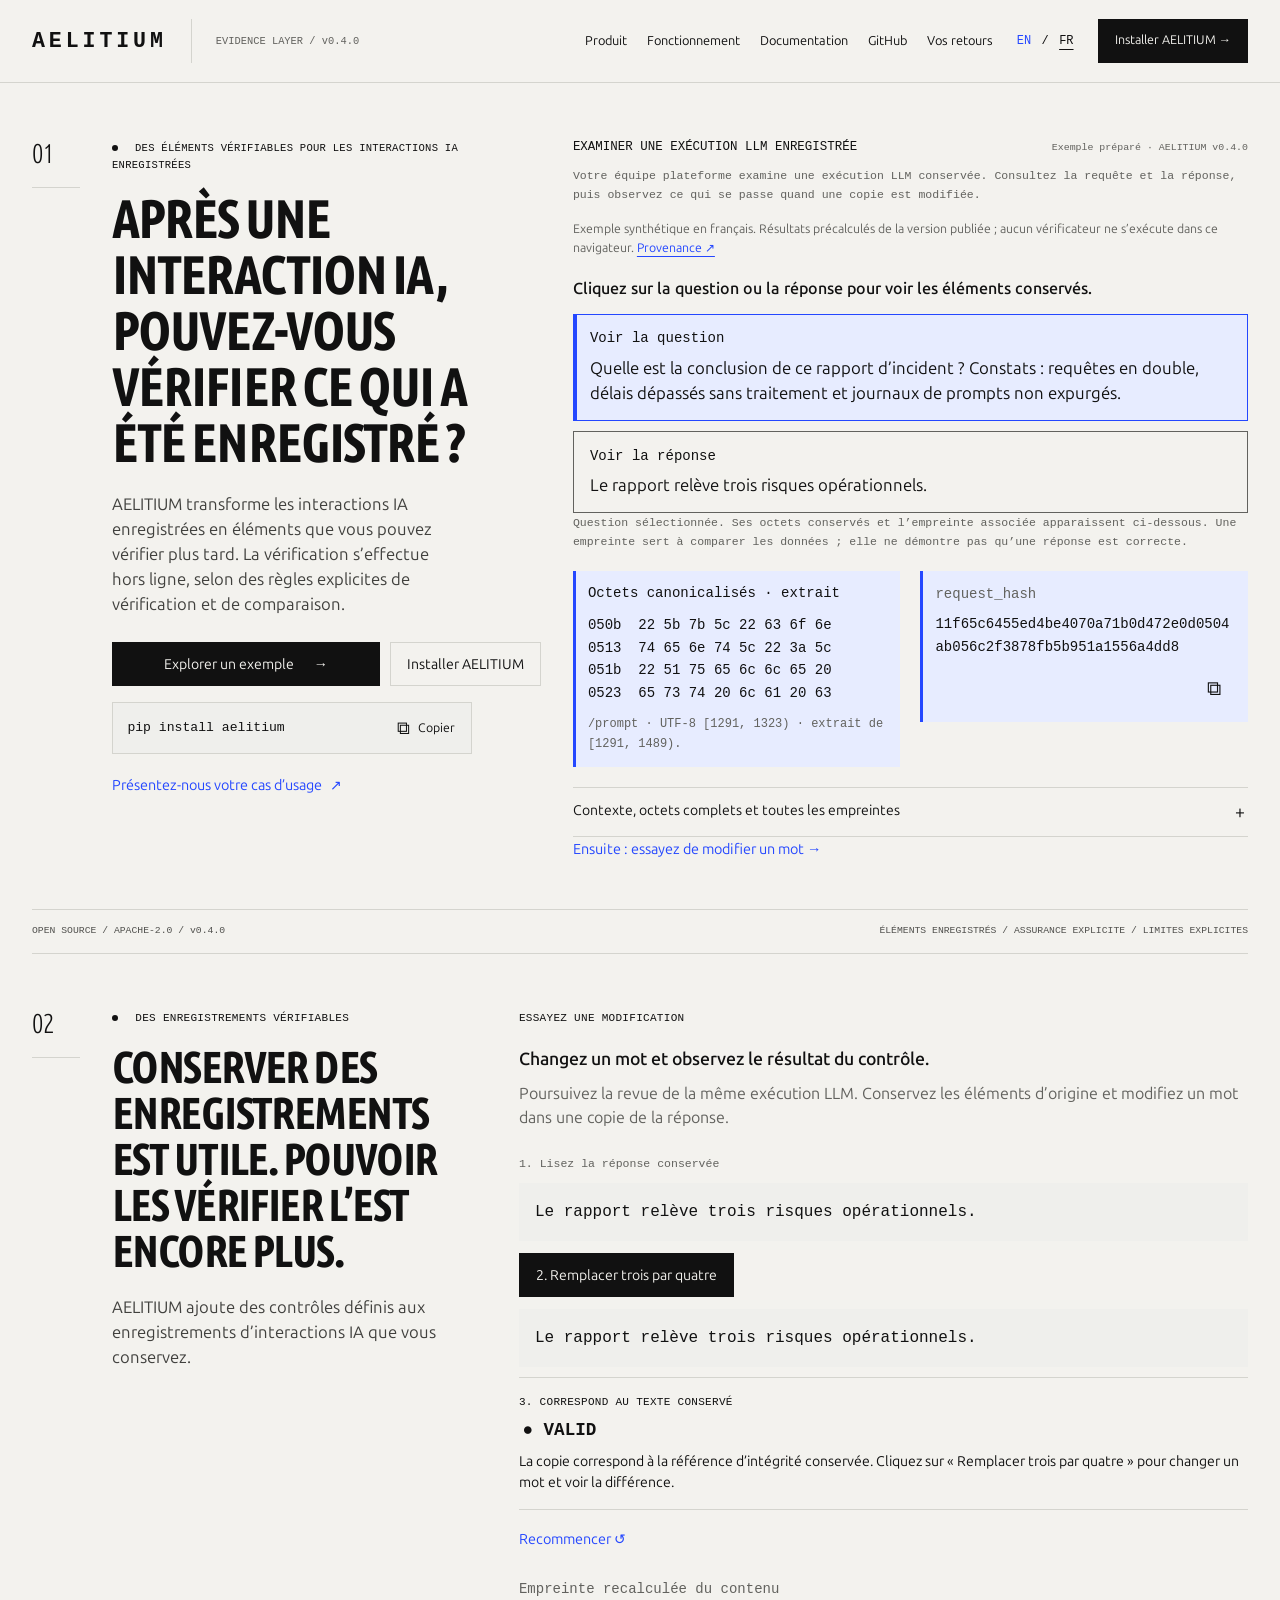
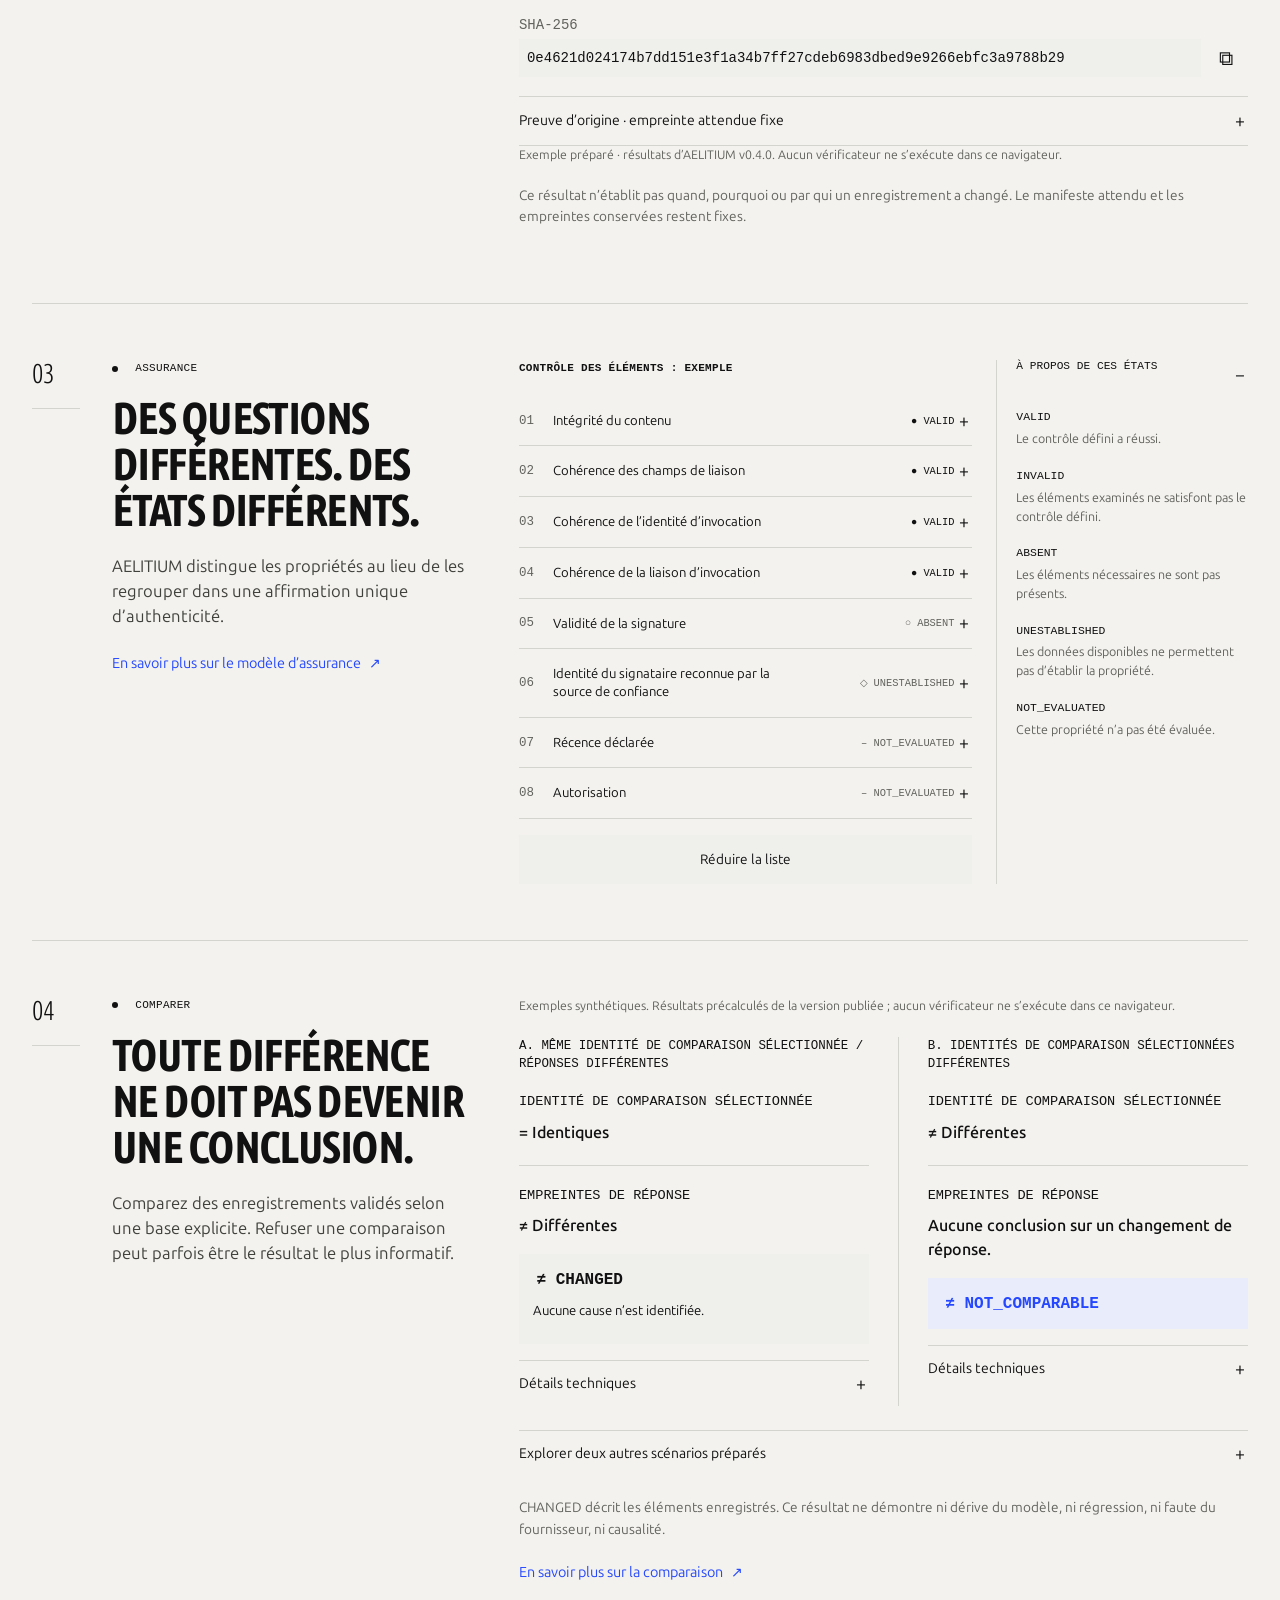
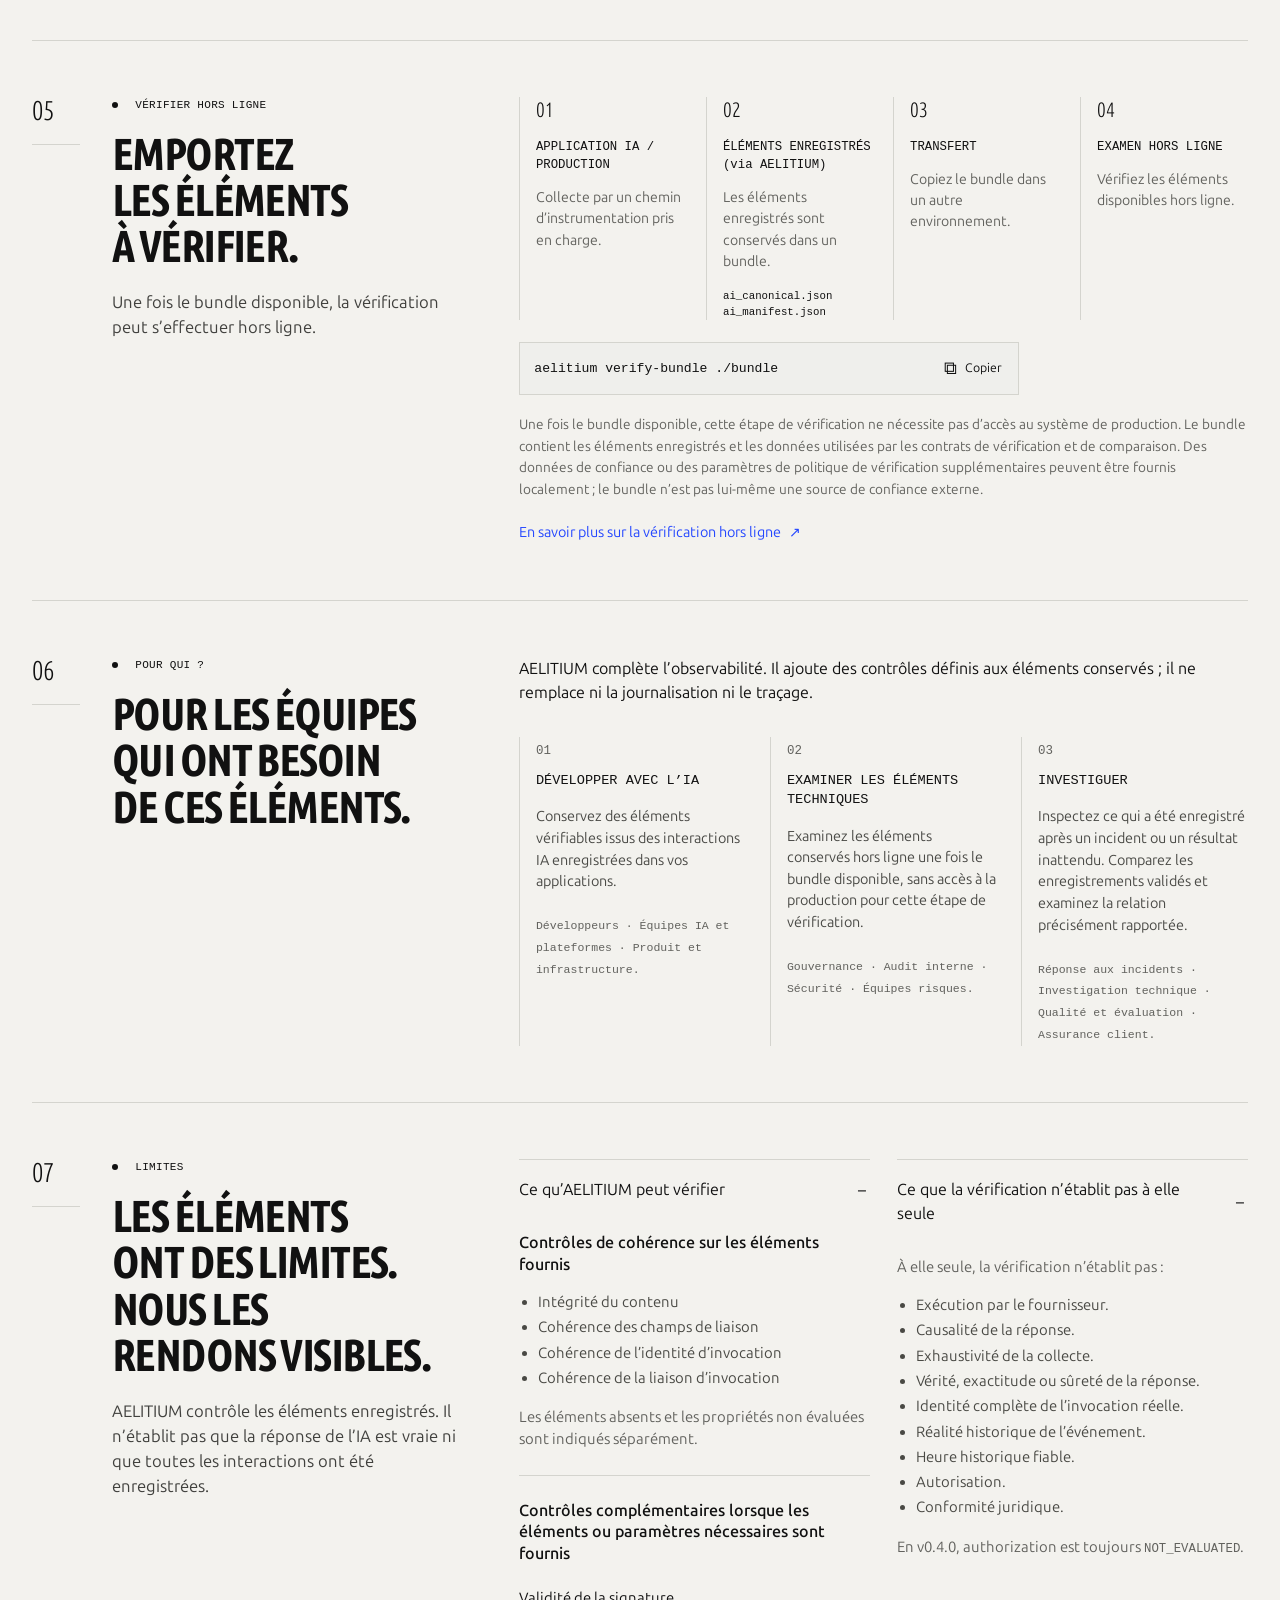
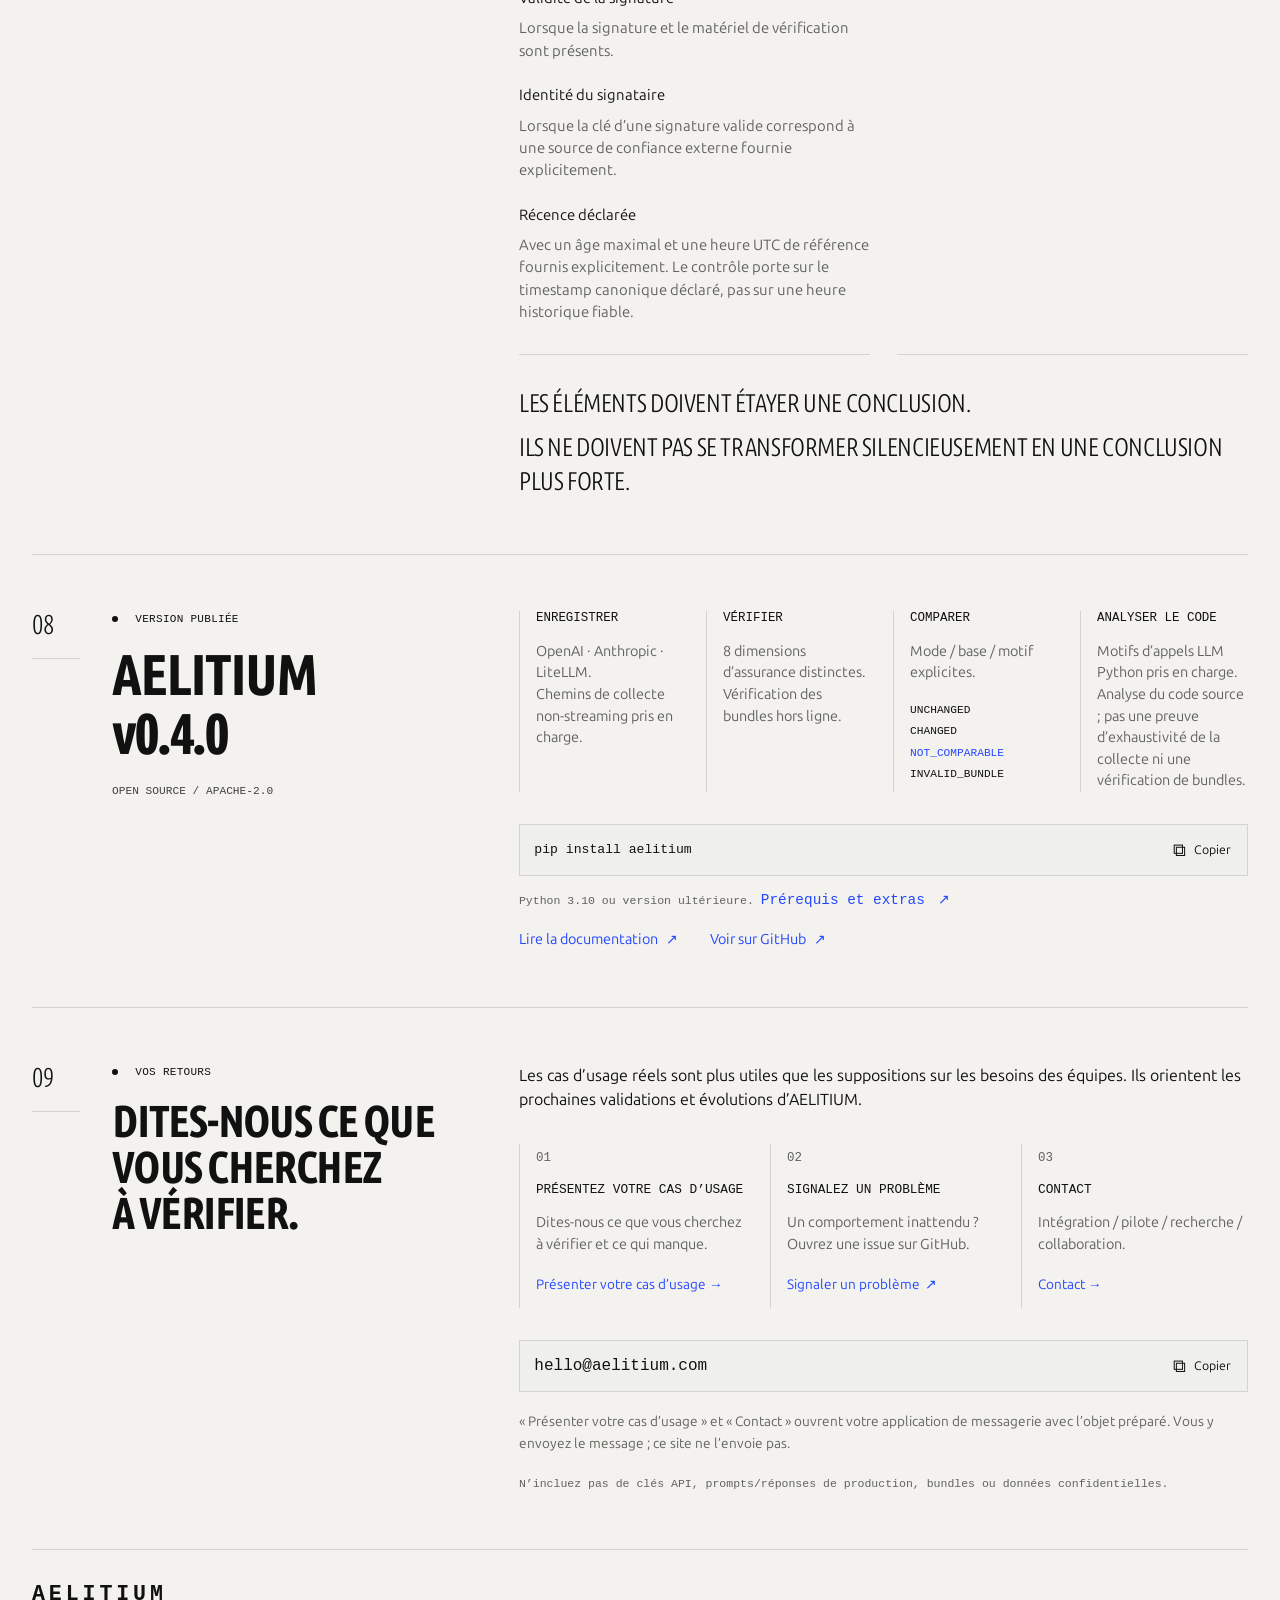
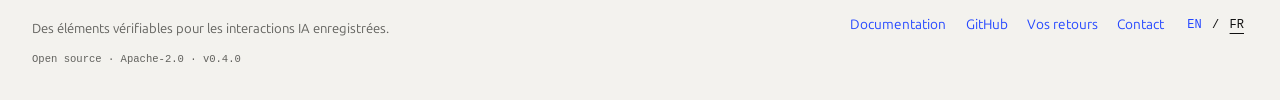
==== commit 9de6cffe: "site: publish v0.4.0 guided homepage in EN and FR" ====
--- a/fr/index.html
+++ b/fr/index.html
@@ -1,2110 +1,630 @@
-<!DOCTYPE html>
+<!doctype html>
 <html lang="fr">
 <head>
-<meta charset="UTF-8">
-<meta name="viewport" content="width=device-width, initial-scale=1.0">
-<title>AELITIUM : contrôle hors ligne des éléments de preuve d’interactions LLM enregistrées</title>
-<meta name="description" content="AELITIUM est une bibliothèque Python open source et une CLI qui produisent des bundles d’éléments de preuve et en contrôlent hors ligne la cohérence interne selon un schéma gouverné et un contrat de canonicalisation.">
+<meta charset="utf-8">
+<meta name="viewport" content="width=device-width, initial-scale=1">
+<title>AELITIUM : Des éléments vérifiables pour les interactions IA enregistrées</title>
+<meta name="description" content="Vérifiez les éléments conservés des interactions IA hors ligne, selon des règles explicites et des limites de comparaison visibles. AELITIUM v0.4.0.">
 <link rel="canonical" href="https://aelitium.com/fr/">
 <link rel="alternate" hreflang="en" href="https://aelitium.com/">
 <link rel="alternate" hreflang="fr" href="https://aelitium.com/fr/">
 <link rel="alternate" hreflang="x-default" href="https://aelitium.com/">
-<link rel="preconnect" href="https://fonts.googleapis.com">
-<link href="https://fonts.googleapis.com/css2?family=Inter:wght@400;500;600;700;800&amp;family=JetBrains+Mono:wght@400;500;600&amp;display=swap" rel="stylesheet">
-<style>
-  :root {
-    --page: #f6f7f8;
-    --surface: #ffffff;
-    --border: #dde0e6;
-    --border-strong: #c9d0d8;
-    --ink: #111318;
-    --text: #3f4652;
-    --muted: #646b78;
-    --accent: #4355de;
-    --accent-hover: #3347d8;
-    --accent-soft: #eef0ff;
-    --accent-on-dark: #a8b4ff;
-    --accent-on-dark-strong: #cdd3ff;
-    --success: #137a52;
-    --success-soft: #e8f5ef;
-    --warning: #79530f;
-    --warning-soft: #fff3d6;
-    --warning-on-dark: #f0c86e;
-    --danger: #ad2634;
-    --danger-soft: #fcecef;
-    --technical: #0b0e14;
-    --technical-2: #151a22;
-    --technical-border: #303743;
-    --technical-text: #f4f6f8;
-    --technical-muted: #b7c0cd;
-    --font: 'Inter', -apple-system, BlinkMacSystemFont, 'Segoe UI', sans-serif;
-    --mono: 'JetBrains Mono', 'SFMono-Regular', Consolas, monospace;
-    --radius: 9px;
-    --content: 1180px;
-  }
-
-  *, *::before, *::after {
-    box-sizing: border-box;
-    margin: 0;
-    padding: 0;
-  }
-
-  html {
-    scroll-behavior: smooth;
-  }
-
-  body {
-    min-width: 320px;
-    overflow-x: hidden;
-    background: var(--page);
-    color: var(--ink);
-    font-family: var(--font);
-    line-height: 1.6;
-    -webkit-font-smoothing: antialiased;
-  }
-
-  button,
-  textarea {
-    font: inherit;
-  }
-
-  button,
-  a {
-    -webkit-tap-highlight-color: transparent;
-  }
-
-  a {
-    color: inherit;
-  }
-
-  :focus-visible {
-    outline: 3px solid var(--accent);
-    outline-offset: 3px;
-    border-radius: 4px;
-  }
-
-  .skip-link {
-    position: fixed;
-    top: 0.75rem;
-    left: 0.75rem;
-    z-index: 1000;
-    padding: 0.65rem 0.9rem;
-    transform: translateY(-160%);
-    border-radius: 6px;
-    background: var(--ink);
-    color: #fff;
-    font-size: 0.875rem;
-    text-decoration: none;
-  }
-
-  .skip-link:focus {
-    transform: translateY(0);
-  }
-
-  .container {
-    width: min(var(--content), calc(100% - 3rem));
-    margin: 0 auto;
-  }
-
-  .section {
-    padding: 6rem 0;
-    background: var(--page);
-  }
-
-  .section-white {
-    border-top: 1px solid var(--border);
-    border-bottom: 1px solid var(--border);
-    background: var(--page);
-  }
-
-  .section-header {
-    display: grid;
-    grid-template-columns: minmax(150px, 0.35fr) minmax(0, 1fr);
-    gap: 3rem;
-    align-items: start;
-    margin-bottom: 3rem;
-  }
-
-  .section-eyebrow,
-  .panel-label,
-  .group-kicker {
-    color: var(--accent);
-    font-family: var(--mono);
-    font-size: 0.72rem;
-    font-weight: 600;
-    letter-spacing: 0.1em;
-    text-transform: uppercase;
-  }
-
-  .section-title {
-    max-width: 760px;
-    font-size: clamp(2rem, 3.5vw, 3rem);
-    font-weight: 750;
-    letter-spacing: -0.035em;
-    line-height: 1.12;
-  }
-
-  .section-intro {
-    max-width: 720px;
-    margin-top: 1rem;
-    color: var(--text);
-    font-size: 1.02rem;
-    line-height: 1.75;
-  }
-
-  .mono {
-    font-family: var(--mono);
-  }
-
-  .sr-only {
-    position: absolute;
-    width: 1px;
-    height: 1px;
-    padding: 0;
-    overflow: hidden;
-    clip: rect(0, 0, 0, 0);
-    white-space: nowrap;
-    border: 0;
-  }
-
-  /* Navigation */
-  .site-nav {
-    position: sticky;
-    top: 0;
-    z-index: 100;
-    border-bottom: 1px solid var(--border);
-    background: rgba(246, 247, 248, 0.97);
-  }
-
-  .nav-inner {
-    min-height: 64px;
-    display: flex;
-    align-items: center;
-    justify-content: space-between;
-    gap: 2rem;
-  }
-
-  .nav-logo {
-    min-height: 44px;
-    display: inline-flex;
-    align-items: center;
-    gap: 0.7rem;
-    color: var(--ink);
-    font-family: var(--mono);
-    font-size: 0.92rem;
-    font-weight: 600;
-    letter-spacing: 0.045em;
-    text-decoration: none;
-  }
-
-  .nav-version {
-    color: var(--muted);
-    font-size: 0.68rem;
-    font-weight: 500;
-    letter-spacing: 0;
-  }
-
-  .nav-links {
-    display: flex;
-    align-items: center;
-    gap: 0.25rem;
-  }
-
-  .nav-link {
-    min-height: 44px;
-    display: inline-flex;
-    align-items: center;
-    padding: 0 0.7rem;
-    color: var(--muted);
-    font-size: 0.84rem;
-    font-weight: 600;
-    text-decoration: none;
-    transition: color 150ms ease;
-  }
-
-  .nav-link:hover {
-    color: var(--ink);
-  }
-
-  .nav-link-strong {
-    min-height: 44px;
-    margin-left: 0.4rem;
-    padding: 0 0.95rem;
-    border: 1px solid var(--border-strong);
-    border-radius: 7px;
-    background: var(--surface);
-    color: var(--ink);
-  }
-
-  .nav-link-strong:hover {
-    border-color: var(--accent);
-    color: var(--accent);
-  }
-
-  .language-switcher {
-    display: flex;
-    align-items: center;
-    gap: 0.1rem;
-    margin-left: 0.35rem;
-    padding-left: 0.55rem;
-    border-left: 1px solid var(--border-strong);
-    font-family: var(--mono);
-  }
-
-  .language-option {
-    min-width: 30px;
-    min-height: 44px;
-    display: inline-flex;
-    align-items: center;
-    justify-content: center;
-    color: var(--muted);
-    font-size: 0.67rem;
-    font-weight: 600;
-    text-decoration: none;
-  }
-
-  .language-option:hover {
-    color: var(--accent);
-  }
-
-  .language-option[aria-current="page"] {
-    color: var(--ink);
-    text-decoration: underline;
-    text-decoration-thickness: 2px;
-    text-underline-offset: 4px;
-  }
-
-  /* Hero */
-  .hero {
-    padding: 6rem 0 5rem;
-  }
-
-  .hero-grid {
-    display: grid;
-    grid-template-columns: minmax(0, 1fr) minmax(440px, 0.95fr);
-    gap: clamp(3rem, 7vw, 6rem);
-    align-items: center;
-  }
-
-  .hero-eyebrow {
-    display: flex;
-    align-items: center;
-    gap: 0.65rem;
-    margin-bottom: 1.5rem;
-    color: var(--accent);
-    font-family: var(--mono);
-    font-size: 0.74rem;
-    font-weight: 600;
-    letter-spacing: 0.09em;
-    text-transform: uppercase;
-  }
-
-  .hero-eyebrow::before {
-    content: '';
-    width: 26px;
-    height: 1px;
-    background: var(--accent);
-  }
-
-  .hero h1 {
-    max-width: 680px;
-    font-size: clamp(2.55rem, 5vw, 3.85rem);
-    font-weight: 780;
-    letter-spacing: -0.045em;
-    line-height: 1.05;
-  }
-
-  .hero-sub {
-    max-width: 650px;
-    margin-top: 1.5rem;
-    color: var(--text);
-    font-size: 1.08rem;
-    line-height: 1.75;
-  }
-
-  .hero-usecase {
-    max-width: 650px;
-    margin-top: 1.35rem;
-    padding-left: 1rem;
-    border-left: 2px solid var(--border-strong);
-    color: var(--muted);
-    font-size: 0.9rem;
-  }
-
-  .hero-usecase strong {
-    color: var(--ink);
-    font-weight: 700;
-  }
-
-  .hero-actions {
-    display: flex;
-    flex-wrap: wrap;
-    gap: 0.75rem;
-    margin-top: 2.25rem;
-  }
-
-  .button {
-    min-height: 44px;
-    display: inline-flex;
-    align-items: center;
-    justify-content: center;
-    padding: 0.7rem 1.15rem;
-    border: 1px solid transparent;
-    border-radius: 7px;
-    font-size: 0.88rem;
-    font-weight: 700;
-    text-decoration: none;
-    transition: background 150ms ease, border-color 150ms ease, color 150ms ease;
-  }
-
-  .button-primary {
-    background: var(--accent);
-    color: #fff;
-  }
-
-  .button-primary:hover {
-    background: var(--accent-hover);
-  }
-
-  .button-secondary {
-    border-color: var(--border-strong);
-    background: transparent;
-    color: var(--ink);
-  }
-
-  .button-secondary:hover {
-    border-color: var(--accent);
-    color: var(--accent);
-  }
-
-  .install-command {
-    max-width: 100%;
-    min-height: 46px;
-    display: inline-flex;
-    align-items: center;
-    gap: 0.7rem;
-    margin-top: 1rem;
-    padding: 0.55rem 0.75rem 0.55rem 0.9rem;
-    border: 1px solid var(--border-strong);
-    border-radius: 7px;
-    background: var(--surface);
-    color: var(--ink);
-    cursor: pointer;
-    text-align: left;
-  }
-
-  .install-command:hover {
-    border-color: var(--accent);
-  }
-
-  .install-prompt {
-    color: var(--accent);
-    font-family: var(--mono);
-  }
-
-  .install-command code {
-    min-width: 0;
-    overflow-wrap: anywhere;
-    font-family: var(--mono);
-    font-size: 0.8rem;
-  }
-
-  .copy-label {
-    min-width: 3.75rem;
-    padding: 0.25rem 0.45rem;
-    border-left: 1px solid var(--border);
-    color: var(--muted);
-    font-size: 0.72rem;
-    font-weight: 700;
-    text-align: center;
-  }
-
-  /* Evidence visual */
-  .evidence-panel {
-    min-width: 0;
-    overflow: hidden;
-    border: 1px solid var(--technical-border);
-    border-radius: var(--radius);
-    background: var(--technical);
-    color: var(--technical-text);
-  }
-
-  .panel-header {
-    min-height: 48px;
-    display: flex;
-    align-items: center;
-    justify-content: space-between;
-    gap: 1rem;
-    padding: 0.8rem 1rem;
-    border-bottom: 1px solid var(--technical-border);
-    background: var(--technical-2);
-  }
-
-  .panel-header .panel-label {
-    color: var(--accent-on-dark);
-  }
-
-  .panel-command {
-    min-width: 0;
-    color: var(--technical-muted);
-    font-family: var(--mono);
-    font-size: 0.68rem;
-    overflow-wrap: anywhere;
-    text-align: right;
-  }
-
-  .evidence-pipeline {
-    display: grid;
-    grid-template-columns: minmax(0, 1fr) auto minmax(0, 1fr) auto minmax(0, 1fr);
-    gap: 0.55rem;
-    align-items: center;
-    padding: 1.2rem 1rem;
-    border-bottom: 1px solid var(--technical-border);
-  }
-
-  .pipeline-node {
-    min-width: 0;
-  }
-
-  .pipeline-node span {
-    display: block;
-    color: var(--accent-on-dark);
-    font-family: var(--mono);
-    font-size: 0.6rem;
-    font-weight: 600;
-    letter-spacing: 0.07em;
-    text-transform: uppercase;
-  }
-
-  .pipeline-node strong {
-    display: block;
-    margin-top: 0.2rem;
-    color: var(--technical-text);
-    font-size: 0.7rem;
-    font-weight: 600;
-    line-height: 1.45;
-    overflow-wrap: anywhere;
-  }
-
-  .pipeline-arrow {
-    color: #717b89;
-    font-family: var(--mono);
-    font-size: 0.8rem;
-  }
-
-  .assurance-report {
-    padding: 0.45rem 1rem 0.7rem;
-  }
-
-  .report-caption {
-    padding: 0.65rem 0 0.4rem;
-    color: #818b99;
-    font-family: var(--mono);
-    font-size: 0.59rem;
-    font-weight: 600;
-    letter-spacing: 0.08em;
-    text-transform: uppercase;
-  }
-
-  .report-row {
-    display: grid;
-    grid-template-columns: minmax(0, 1fr) auto;
-    gap: 1rem;
-    align-items: center;
-    padding: 0.42rem 0;
-    border-top: 1px solid rgba(255, 255, 255, 0.055);
-  }
-
-  .report-row dt {
-    min-width: 0;
-    color: #d6dbe2;
-    font-family: var(--mono);
-    font-size: 0.65rem;
-    overflow-wrap: anywhere;
-  }
-
-  .report-row dd {
-    font-family: var(--mono);
-    font-size: 0.61rem;
-    font-weight: 600;
-    letter-spacing: 0.035em;
-  }
-
-  .state-valid {
-    color: #78ddb0;
-  }
-
-  .state-warning {
-    color: var(--warning-on-dark);
-  }
-
-  .state-neutral {
-    color: #b7c0cd;
-  }
-
-  .panel-note {
-    padding: 0.85rem 1rem 1rem;
-    border-top: 1px solid var(--technical-border);
-    color: #929ba8;
-    font-size: 0.68rem;
-    line-height: 1.6;
-  }
-
-  /* Engineering proof */
-  .proof {
-    border-top: 1px solid var(--border);
-    border-bottom: 1px solid var(--border);
-    background: var(--page);
-  }
-
-  .proof-grid {
-    display: grid;
-    grid-template-columns: 0.75fr 0.75fr 0.9fr 1.45fr 1.15fr;
-  }
-
-  .proof-item {
-    min-width: 0;
-    padding: 1.6rem 1.4rem;
-  }
-
-  .proof-item + .proof-item {
-    border-left: 1px solid var(--border);
-  }
-
-  .proof-value {
-    display: block;
-    color: var(--ink);
-    font-family: var(--mono);
-    font-size: clamp(0.9rem, 1.6vw, 1.15rem);
-    font-weight: 650;
-    line-height: 1.35;
-    overflow-wrap: anywhere;
-  }
-
-  .proof-value-accent {
-    color: var(--accent);
-  }
-
-  .proof-label {
-    display: block;
-    margin-top: 0.45rem;
-    color: var(--muted);
-    font-size: 0.68rem;
-    font-weight: 650;
-    letter-spacing: 0.07em;
-    line-height: 1.45;
-    text-transform: uppercase;
-  }
-
-  /* v0.3.0 release index */
-  .release-index {
-    display: grid;
-    grid-template-columns: repeat(4, minmax(0, 1fr));
-    border-top: 1px solid var(--border-strong);
-  }
-
-  .release-item {
-    min-width: 0;
-    padding: 2rem 1.5rem 0 0;
-  }
-
-  .release-item + .release-item {
-    padding-left: 1.5rem;
-    border-left: 1px solid var(--border);
-  }
-
-  .release-number {
-    color: var(--accent);
-    font-family: var(--mono);
-    font-size: 0.69rem;
-    font-weight: 600;
-  }
-
-  .release-title {
-    margin-top: 1.2rem;
-    font-size: 1rem;
-    font-weight: 750;
-    letter-spacing: -0.01em;
-  }
-
-  .technical-list {
-    margin-top: 1rem;
-    list-style: none;
-  }
-
-  .technical-list li {
-    position: relative;
-    margin-top: 0.55rem;
-    padding-left: 1rem;
-    color: var(--text);
-    font-size: 0.84rem;
-    line-height: 1.55;
-  }
-
-  .technical-list li::before {
-    content: '';
-    position: absolute;
-    top: 0.68em;
-    left: 0;
-    width: 4px;
-    height: 4px;
-    border-radius: 1px;
-    background: var(--border-strong);
-  }
-
-  /* Assurance model */
-  .assurance-grid {
-    display: grid;
-    grid-template-columns: repeat(2, minmax(0, 1fr));
-    gap: 4rem;
-  }
-
-  .assurance-group {
-    min-width: 0;
-    border-top: 1px solid var(--border-strong);
-  }
-
-  .assurance-group-policy {
-    border-top-color: var(--border-strong);
-  }
-
-  .assurance-group-header {
-    min-height: 94px;
-    padding: 1.2rem 0 1rem;
-  }
-
-  .assurance-group-header h3 {
-    margin-top: 0.35rem;
-    font-size: 1.15rem;
-    font-weight: 750;
-  }
-
-  .assurance-group-header p {
-    margin-top: 0.4rem;
-    color: var(--muted);
-    font-size: 0.81rem;
-  }
-
-  .dimension-row {
-    padding: 1.1rem 0 1.2rem;
-    border-top: 1px solid var(--border);
-  }
-
-  .dimension-head {
-    display: flex;
-    flex-wrap: wrap;
-    justify-content: space-between;
-    gap: 0.65rem 1rem;
-    align-items: baseline;
-  }
-
-  .dimension-name {
-    color: var(--ink);
-    font-family: var(--mono);
-    font-size: 0.75rem;
-    font-weight: 600;
-    overflow-wrap: anywhere;
-  }
-
-  .dimension-condition {
-    color: var(--accent);
-    font-family: var(--mono);
-    font-size: 0.59rem;
-    font-weight: 600;
-    letter-spacing: 0.065em;
-    text-transform: uppercase;
-  }
-
-  .dimension-condition-warning {
-    color: var(--warning);
-  }
-
-  .dimension-condition-neutral {
-    color: var(--muted);
-  }
-
-  .dimension-row p {
-    margin-top: 0.45rem;
-    color: var(--text);
-    font-size: 0.82rem;
-    line-height: 1.65;
-  }
-
-  /* Practical uses */
-  .practical-grid {
-    display: grid;
-    grid-template-columns: repeat(2, minmax(0, 1fr));
-    border-top: 1px solid var(--border-strong);
-    border-bottom: 1px solid var(--border-strong);
-  }
-
-  .practical-item {
-    min-width: 0;
-    padding: 1.8rem 2rem 1.9rem 0;
-  }
-
-  .practical-item:nth-child(even) {
-    padding-right: 0;
-    padding-left: 2rem;
-    border-left: 1px solid var(--border);
-  }
-
-  .practical-item:nth-child(n+3) {
-    border-top: 1px solid var(--border);
-  }
-
-  .practical-number {
-    color: var(--accent);
-    font-family: var(--mono);
-    font-size: 0.67rem;
-    font-weight: 600;
-  }
-
-  .practical-title {
-    margin-top: 0.65rem;
-    font-size: 1.05rem;
-    font-weight: 750;
-    letter-spacing: -0.01em;
-  }
-
-  .practical-visual {
-    min-height: 72px;
-    display: flex;
-    justify-content: center;
-    flex-direction: column;
-    margin-top: 1rem;
-    padding: 0.7rem 0;
-    border-top: 1px solid var(--border);
-    border-bottom: 1px solid var(--border);
-  }
-
-  .practical-signal {
-    gap: 0.3rem;
-  }
-
-  .practical-signal-row {
-    display: flex;
-    justify-content: space-between;
-    gap: 1rem;
-    color: var(--muted);
-    font-family: var(--mono);
-    font-size: 0.67rem;
-  }
-
-  .practical-signal-row strong {
-    color: var(--ink);
-    font-weight: 600;
-  }
-
-  .practical-signal-row .practical-different {
-    color: var(--warning);
-  }
-
-  .practical-flow {
-    flex-direction: row;
-    flex-wrap: wrap;
-    align-items: center;
-    gap: 0.35rem 0.5rem;
-    color: var(--muted);
-    font-family: var(--mono);
-    font-size: 0.67rem;
-    line-height: 1.65;
-  }
-
-  .practical-flow code {
-    color: var(--ink);
-    font: inherit;
-    font-weight: 600;
-    overflow-wrap: anywhere;
-  }
-
-  .practical-arrow {
-    color: var(--accent);
-  }
-
-  .practical-copy {
-    margin-top: 0.9rem;
-    color: var(--text);
-    font-size: 0.84rem;
-    line-height: 1.65;
-  }
-
-  /* Comparison example */
-  #example {
-    border-top: 1px solid var(--border);
-    background: var(--page);
-  }
-
-  .comparison-shell {
-    overflow: hidden;
-    border: 1px solid var(--border-strong);
-    border-radius: var(--radius);
-    background: var(--surface);
-  }
-
-  .comparison-runs {
-    display: grid;
-    grid-template-columns: repeat(2, minmax(0, 1fr));
-  }
-
-  .comparison-run {
-    min-width: 0;
-    padding: 2rem;
-  }
-
-  .comparison-run + .comparison-run {
-    border-left: 1px solid var(--border);
-  }
-
-  .run-label {
-    display: flex;
-    align-items: center;
-    gap: 0.65rem;
-    color: var(--ink);
-    font-family: var(--mono);
-    font-size: 0.71rem;
-    font-weight: 600;
-    letter-spacing: 0.07em;
-    text-transform: uppercase;
-  }
-
-  .run-index {
-    width: 26px;
-    height: 26px;
-    display: inline-flex;
-    align-items: center;
-    justify-content: center;
-    border: 1px solid #cbd3ff;
-    border-radius: 5px;
-    background: var(--accent-soft);
-    color: var(--accent);
-  }
-
-  .comparison-question {
-    margin-top: 1.35rem;
-    color: var(--muted);
-    font-size: 0.82rem;
-    font-style: italic;
-    line-height: 1.65;
-  }
-
-  .comparison-response {
-    margin-top: 1rem;
-    color: var(--text);
-    font-size: 0.9rem;
-    line-height: 1.7;
-  }
-
-  .comparison-hash {
-    margin-top: 1.35rem;
-    padding-top: 1rem;
-    border-top: 1px solid var(--border);
-    color: var(--muted);
-    font-family: var(--mono);
-    font-size: 0.7rem;
-    overflow-wrap: anywhere;
-  }
-
-  .comparison-verdict {
-    display: grid;
-    grid-template-columns: auto auto minmax(0, 1fr);
-    gap: 1rem 2rem;
-    align-items: center;
-    padding: 1.25rem 2rem;
-    border-top: 1px solid var(--border-strong);
-    background: var(--page);
-  }
-
-  .comparison-fact {
-    font-family: var(--mono);
-    font-size: 0.72rem;
-    font-weight: 600;
-    white-space: nowrap;
-  }
-
-  .fact-same {
-    color: var(--accent);
-  }
-
-  .fact-different {
-    color: var(--warning);
-  }
-
-  .comparison-verdict p {
-    color: var(--text);
-    font-size: 0.83rem;
-    line-height: 1.6;
-  }
-
-  /* Interactive demo */
-  .demo-shell {
-    overflow: hidden;
-    border: 1px solid var(--border-strong);
-    border-radius: var(--radius);
-    background: var(--surface);
-  }
-
-  .demo-header {
-    display: flex;
-    justify-content: space-between;
-    gap: 2rem;
-    padding: 1.2rem 1.5rem;
-    border-bottom: 1px solid var(--technical-border);
-    background: var(--technical-2);
-    color: var(--technical-text);
-  }
-
-  .demo-header strong {
-    font-size: 0.82rem;
-  }
-
-  .demo-header span {
-    max-width: 560px;
-    color: var(--technical-muted);
-    font-size: 0.72rem;
-    line-height: 1.55;
-    text-align: right;
-  }
-
-  .demo-inputs {
-    display: grid;
-    grid-template-columns: repeat(2, minmax(0, 1fr));
-  }
-
-  .demo-field {
-    min-width: 0;
-    padding: 1.5rem;
-  }
-
-  .demo-field + .demo-field {
-    border-left: 1px solid var(--border);
-  }
-
-  .demo-field label {
-    display: flex;
-    align-items: center;
-    justify-content: space-between;
-    gap: 1rem;
-    margin-bottom: 0.7rem;
-    color: var(--ink);
-    font-size: 0.75rem;
-    font-weight: 700;
-  }
-
-  .demo-field label span {
-    color: var(--muted);
-    font-family: var(--mono);
-    font-size: 0.65rem;
-    font-weight: 500;
-  }
-
-  .demo-field textarea {
-    width: 100%;
-    min-height: 150px;
-    resize: vertical;
-    padding: 0.85rem;
-    border: 1px solid var(--border-strong);
-    border-radius: 6px;
-    background: var(--page);
-    color: var(--ink);
-    font-family: var(--mono);
-    font-size: 0.78rem;
-    line-height: 1.65;
-  }
-
-  .demo-field textarea:focus-visible {
-    border-color: var(--accent);
-  }
-
-  .demo-result {
-    min-height: 176px;
-    padding: 1.25rem 1.5rem;
-    overflow-wrap: anywhere;
-    border-top: 1px solid var(--technical-border);
-    background: var(--technical);
-    color: var(--technical-muted);
-    font-family: var(--mono);
-    font-size: 0.72rem;
-    line-height: 1.9;
-  }
-
-  .result-line {
-    display: block;
-  }
-
-  .result-key {
-    color: var(--accent-on-dark);
-  }
-
-  .result-same {
-    color: #78ddb0;
-    font-weight: 600;
-  }
-
-  .result-different {
-    color: var(--warning-on-dark);
-    font-weight: 600;
-  }
-
-  .result-hash {
-    color: #949eab;
-    font-size: 0.66rem;
-  }
-
-  /* Mechanism */
-  .flow-positioning {
-    max-width: 760px;
-    color: var(--text);
-    font-size: 0.95rem;
-    line-height: 1.75;
-  }
-
-  .flow-grid {
-    display: grid;
-    grid-template-columns: repeat(4, minmax(0, 1fr));
-    margin-top: 3rem;
-    border-top: 1px solid var(--border-strong);
-    border-bottom: 1px solid var(--border-strong);
-  }
-
-  .flow-step {
-    position: relative;
-    min-width: 0;
-    padding: 1.7rem 1.5rem 1.8rem 0;
-  }
-
-  .flow-step + .flow-step {
-    padding-left: 1.5rem;
-    border-left: 1px solid var(--border);
-  }
-
-  .step-num {
-    color: var(--accent);
-    font-family: var(--mono);
-    font-size: 0.65rem;
-    font-weight: 600;
-  }
-
-  .step-title {
-    margin-top: 0.65rem;
-    font-size: 1rem;
-    font-weight: 750;
-  }
-
-  .step-desc {
-    margin-top: 0.45rem;
-    color: var(--text);
-    font-size: 0.82rem;
-    line-height: 1.65;
-  }
-
-  .step-code {
-    display: block;
-    margin-top: 0.9rem;
-    color: var(--accent);
-    font-family: var(--mono);
-    font-size: 0.67rem;
-    line-height: 1.55;
-    overflow-wrap: anywhere;
-  }
-
-  .formula-line {
-    margin-top: 1.4rem;
-    padding: 1rem 1.1rem;
-    border-left: 2px solid var(--accent);
-    background: var(--surface);
-    color: var(--text);
-    font-family: var(--mono);
-    font-size: 0.72rem;
-    overflow-wrap: anywhere;
-  }
-
-  /* Boundaries */
-  .boundary-grid {
-    display: grid;
-    grid-template-columns: repeat(2, minmax(0, 1fr));
-    margin-top: 3rem;
-    border-top: 1px solid var(--border-strong);
-  }
-
-  .boundary-column {
-    min-width: 0;
-    padding: 1.8rem 2.5rem 0 0;
-  }
-
-  .boundary-column + .boundary-column {
-    padding-right: 0;
-    padding-left: 2.5rem;
-    border-left: 1px solid var(--border);
-  }
-
-  .boundary-column h3 {
-    font-size: 1.05rem;
-    font-weight: 750;
-  }
-
-  .boundary-list {
-    margin-top: 1rem;
-    list-style: none;
-  }
-
-  .boundary-list li {
-    position: relative;
-    margin-top: 0.7rem;
-    padding-left: 1.15rem;
-    color: var(--text);
-    font-size: 0.88rem;
-    line-height: 1.65;
-  }
-
-  .boundary-list li::before {
-    content: '';
-    position: absolute;
-    top: 0.78em;
-    left: 0;
-    width: 4px;
-    height: 4px;
-    border-radius: 50%;
-    background: var(--accent);
-  }
-
-  .boundary-column-limit .boundary-list li::before {
-    background: var(--muted);
-  }
-
-  /* CTA */
-  .cta {
-    padding: 5rem 0;
-    background: var(--technical);
-    color: var(--technical-text);
-  }
-
-  .cta-inner {
-    display: grid;
-    grid-template-columns: minmax(0, 1fr) auto;
-    gap: 3rem;
-    align-items: center;
-  }
-
-  .cta .section-eyebrow {
-    color: var(--accent-on-dark);
-  }
-
-  .cta h2 {
-    margin-top: 0.75rem;
-    font-size: clamp(1.85rem, 3.3vw, 2.75rem);
-    font-weight: 750;
-    letter-spacing: -0.035em;
-    line-height: 1.15;
-  }
-
-  .cta p {
-    max-width: 620px;
-    margin-top: 0.8rem;
-    color: var(--technical-muted);
-    font-size: 0.92rem;
-  }
-
-  .cta-actions {
-    display: flex;
-    flex-wrap: wrap;
-    justify-content: flex-end;
-    gap: 0.75rem;
-  }
-
-  .cta .button-primary {
-    background: #fff;
-    color: var(--technical);
-  }
-
-  .cta .button-primary:hover {
-    background: #e8ecf2;
-  }
-
-  .cta .button-secondary {
-    border-color: #4a5361;
-    color: #fff;
-  }
-
-  .cta .button-secondary:hover {
-    border-color: var(--accent-on-dark);
-    color: var(--accent-on-dark-strong);
-  }
-
-  .cta :focus-visible {
-    outline-color: var(--accent-on-dark);
-  }
-
-  .cta-utility {
-    margin-top: 1rem;
-    color: #8f99a7;
-    font-family: var(--mono);
-    font-size: 0.72rem;
-  }
-
-  .cta-utility a {
-    color: var(--accent-on-dark-strong);
-    text-underline-offset: 3px;
-  }
-
-  /* Footer */
-  .site-footer {
-    border-top: 1px solid var(--border);
-    background: var(--page);
-  }
-
-  .footer-inner {
-    min-height: 78px;
-    display: flex;
-    align-items: center;
-    justify-content: space-between;
-    gap: 1.5rem;
-    color: var(--muted);
-    font-size: 0.76rem;
-  }
-
-  .footer-links {
-    display: flex;
-    flex-wrap: wrap;
-    gap: 1.25rem;
-  }
-
-  .footer-links a {
-    min-height: 44px;
-    display: inline-flex;
-    align-items: center;
-    text-decoration: none;
-  }
-
-  .footer-links a:hover {
-    color: var(--accent);
-  }
-
-  @media (max-width: 1024px) {
-    .hero-grid {
-      grid-template-columns: minmax(0, 1fr);
-    }
-
-    .hero-copy {
-      max-width: 780px;
-    }
-
-    .evidence-panel {
-      max-width: 760px;
-    }
-
-    .proof-grid {
-      grid-template-columns: repeat(2, minmax(0, 1fr));
-    }
-
-    .proof-item {
-      border-bottom: 1px solid var(--border);
-    }
-
-    .proof-item + .proof-item {
-      border-left: 0;
-    }
-
-    .proof-item:nth-child(even) {
-      border-left: 1px solid var(--border);
-    }
-
-    .proof-item:last-child {
-      grid-column: 1 / -1;
-      border-bottom: 0;
-      border-left: 0;
-    }
-
-    .release-index {
-      grid-template-columns: repeat(2, minmax(0, 1fr));
-      gap: 2.5rem 2rem;
-    }
-
-    .release-item,
-    .release-item + .release-item {
-      padding: 1.5rem 0 0;
-      border-left: 0;
-    }
-
-    .assurance-grid {
-      gap: 2.5rem;
-    }
-  }
-
-  @media (max-width: 800px) {
-    .section {
-      padding: 4.5rem 0;
-    }
-
-    .section-header {
-      grid-template-columns: minmax(0, 1fr);
-      gap: 0.8rem;
-      margin-bottom: 2.3rem;
-    }
-
-    .assurance-grid,
-    .boundary-grid,
-    .cta-inner {
-      grid-template-columns: minmax(0, 1fr);
-    }
-
-    .assurance-grid {
-      gap: 2.5rem;
-    }
-
-    .comparison-verdict {
-      grid-template-columns: minmax(0, 1fr);
-      gap: 0.55rem;
-    }
-
-    .flow-grid {
-      grid-template-columns: minmax(0, 1fr);
-    }
-
-    .flow-step,
-    .flow-step + .flow-step {
-      padding: 1.3rem 0;
-      border-left: 0;
-      border-top: 1px solid var(--border);
-    }
-
-    .flow-step:first-child {
-      border-top: 0;
-    }
-
-    .boundary-column,
-    .boundary-column + .boundary-column {
-      padding: 1.5rem 0 0;
-      border-left: 0;
-    }
-
-    .boundary-column + .boundary-column {
-      margin-top: 2rem;
-      border-top: 1px solid var(--border);
-    }
-
-    .cta-actions {
-      justify-content: flex-start;
-    }
-  }
-
-  @media (max-width: 720px) {
-    .container {
-      width: min(var(--content), calc(100% - 2rem));
-    }
-
-    .nav-optional {
-      display: none;
-    }
-
-    .hero {
-      padding: 4.5rem 0 3.75rem;
-    }
-
-    .hero h1 {
-      font-size: clamp(2.35rem, 12vw, 3.2rem);
-    }
-
-    .comparison-runs,
-    .demo-inputs {
-      grid-template-columns: minmax(0, 1fr);
-    }
-
-    .comparison-run + .comparison-run,
-    .demo-field + .demo-field {
-      border-left: 0;
-      border-top: 1px solid var(--border);
-    }
-
-    .demo-header {
-      display: block;
-    }
-
-    .demo-header span {
-      display: block;
-      margin-top: 0.45rem;
-      text-align: left;
-    }
-
-    .release-index {
-      grid-template-columns: minmax(0, 1fr);
-      gap: 1.7rem;
-    }
-
-    .practical-grid {
-      grid-template-columns: minmax(0, 1fr);
-    }
-
-    .practical-item,
-    .practical-item:nth-child(even) {
-      padding: 1.45rem 0;
-      border-left: 0;
-    }
-
-    .practical-item + .practical-item {
-      border-top: 1px solid var(--border);
-    }
-  }
-
-  @media (max-width: 520px) {
-    .nav-inner {
-      gap: 0.75rem;
-    }
-
-    .nav-links {
-      gap: 0;
-    }
-
-    .nav-link {
-      padding: 0 0.45rem;
-    }
-
-    .nav-link-strong {
-      margin-left: 0.2rem;
-      padding: 0 0.7rem;
-    }
-
-    .nav-version {
-      display: none;
-    }
-
-    .hero-actions,
-    .cta-actions {
-      align-items: stretch;
-      flex-direction: column;
-    }
-
-    .button {
-      width: 100%;
-    }
-
-    .install-command {
-      width: 100%;
-    }
-
-    .evidence-pipeline {
-      grid-template-columns: minmax(0, 1fr);
-      gap: 0.65rem;
-    }
-
-    .pipeline-arrow {
-      transform: rotate(90deg);
-    }
-
-    .panel-header {
-      align-items: flex-start;
-      flex-direction: column;
-    }
-
-    .panel-command {
-      text-align: left;
-    }
-
-    .proof-grid {
-      grid-template-columns: minmax(0, 1fr);
-    }
-
-    .proof-item,
-    .proof-item:nth-child(even),
-    .proof-item:last-child {
-      grid-column: auto;
-      border-left: 0;
-      border-bottom: 1px solid var(--border);
-    }
-
-    .proof-item:last-child {
-      border-bottom: 0;
-    }
-
-    .comparison-run,
-    .comparison-verdict,
-    .demo-field,
-    .demo-result {
-      padding-right: 1.1rem;
-      padding-left: 1.1rem;
-    }
-
-    .footer-inner {
-      align-items: flex-start;
-      flex-direction: column;
-      padding: 1.2rem 0;
-    }
-  }
-
-  @media (prefers-reduced-motion: reduce) {
-    html {
-      scroll-behavior: auto;
-    }
-
-    *,
-    *::before,
-    *::after {
-      scroll-behavior: auto !important;
-      transition-duration: 0.01ms !important;
-      animation-duration: 0.01ms !important;
-      animation-iteration-count: 1 !important;
-    }
-  }
-</style>
+<link rel="icon" href="/assets/favicon.svg" type="image/svg+xml">
+<link rel="stylesheet" href="/assets/site.css">
+<script src="/assets/site.js?v=guided-20260926" defer>
+</script>
 </head>
-<body>
+<body id="top">
 <a class="skip-link" href="#main">Aller au contenu</a>
-
-<nav class="site-nav" aria-label="Navigation principale">
-  <div class="container nav-inner">
-    <a class="nav-logo" href="#top">AELITIUM <span class="nav-version">v0.3.0</span></a>
-    <div class="nav-links">
-      <a class="nav-link nav-optional" href="#demo">Démo</a>
-      <a class="nav-link" href="https://github.com/aelitium-dev/aelitium-v3/tree/main/docs">Docs</a>
-      <a class="nav-link nav-optional" href="https://pypi.org/project/aelitium/">PyPI</a>
-      <a class="nav-link nav-link-strong" href="https://github.com/aelitium-dev/aelitium-v3">GitHub</a>
-      <div class="language-switcher" aria-label="Langue">
-        <a class="language-option" href="/" hreflang="en" lang="en">EN</a>
-        <a class="language-option" href="/fr/" hreflang="fr" lang="fr" aria-current="page">FR</a>
-      </div>
-    </div>
-  </div>
+<header class="site-header">
+<div class="header-inner">
+<a class="wordmark" href="#top">AELITIUM</a>
+<span class="header-meta">EVIDENCE LAYER / v0.4.0</span>
+<button type="button" id="menu-toggle" aria-controls="site-nav" aria-expanded="false" hidden>Menu <span aria-hidden="true">☰</span>
+</button>
+<nav id="site-nav" aria-label="Navigation principale">
+<a href="#product">Produit</a>
+<a href="#records">Fonctionnement</a>
+<a href="https://github.com/aelitium-dev/aelitium-v3/tree/v0.4.0/docs">Documentation</a>
+<a href="https://github.com/aelitium-dev/aelitium-v3">GitHub</a>
+<a href="#feedback">Vos retours</a>
+<div class="languages" aria-label="Langue">
+<a href="/" lang="en" hreflang="en" >EN</a>
+<span aria-hidden="true">/</span>
+<a href="/fr/" lang="fr" hreflang="fr" aria-current=page>FR</a>
+</div>
+<a class="button primary nav-install" href="#release">Installer AELITIUM →</a>
 </nav>
-
-<main id="main">
-  <header class="hero" id="top">
-    <div class="container hero-grid">
-      <div class="hero-copy">
-        <p class="hero-eyebrow">AELITIUM / version v0.3.0 / Apache-2.0</p>
-        <h1>Éléments de preuve d’interactions LLM enregistrées, contrôlés hors ligne.</h1>
-        <p class="hero-sub">Une bibliothèque Python open source et une CLI qui produisent des bundles d’éléments de preuve et contrôlent leur cohérence interne selon un schéma gouverné et un contrat de canonicalisation.</p>
-        <p class="hero-usecase"><strong>Même hash de requête. Hash de réponse différent.</strong> Un cas d’usage concret au sein d’un modèle d’évaluation plus large.</p>
-        <div class="hero-actions">
-          <a class="button button-primary" href="https://github.com/aelitium-dev/aelitium-v3">Voir sur GitHub</a>
-          <a class="button button-secondary" href="#demo">Voir la démo de vérification</a>
-        </div>
-        <button class="install-command" type="button" data-copy-command="pip install aelitium" aria-label="Copier la commande pip install aelitium">
-          <span class="install-prompt" aria-hidden="true">$</span>
-          <code>pip install aelitium</code>
-          <span class="copy-label" aria-live="polite">Copier</span>
-        </button>
-      </div>
-
-      <figure class="evidence-panel" aria-labelledby="evidence-panel-title">
-        <figcaption class="panel-header">
-          <span class="panel-label" id="evidence-panel-title">Exemple de rapport d’évaluation</span>
-          <span class="panel-command">aelitium verify-bundle ./evidence</span>
-        </figcaption>
-        <div class="evidence-pipeline">
-          <div class="pipeline-node">
-            <span>Capture prise en charge</span>
-            <strong>OpenAI / Anthropic / LiteLLM</strong>
-          </div>
-          <span class="pipeline-arrow" aria-hidden="true">→</span>
-          <div class="pipeline-node">
-            <span>Éléments de preuve AELITIUM</span>
-            <strong>payload canonique + manifeste</strong>
-          </div>
-          <span class="pipeline-arrow" aria-hidden="true">→</span>
-          <div class="pipeline-node">
-            <span>Vérificateur hors ligne</span>
-            <strong>états d’évaluation distincts</strong>
-          </div>
-        </div>
-        <div class="assurance-report">
-          <p class="report-caption">Cohérence principale</p>
-          <dl>
-            <div class="report-row">
-              <dt>payload_integrity</dt>
-              <dd class="state-valid">VALID</dd>
-            </div>
-            <div class="report-row">
-              <dt>binding_field_consistency</dt>
-              <dd class="state-valid">VALID</dd>
-            </div>
-            <div class="report-row">
-              <dt>invocation_identity_consistency</dt>
-              <dd class="state-valid">VALID</dd>
-            </div>
-            <div class="report-row">
-              <dt>invocation_binding_consistency</dt>
-              <dd class="state-valid">VALID</dd>
-            </div>
-          </dl>
-          <p class="report-caption">Optionnel / selon la politique</p>
-          <dl>
-            <div class="report-row">
-              <dt>signature_validity</dt>
-              <dd class="state-neutral">ABSENT</dd>
-            </div>
-            <div class="report-row">
-              <dt>trusted_signer_identity</dt>
-              <dd class="state-warning">UNESTABLISHED</dd>
-            </div>
-            <div class="report-row">
-              <dt>freshness</dt>
-              <dd class="state-neutral">NOT_EVALUATED</dd>
-            </div>
-            <div class="report-row">
-              <dt>authorization</dt>
-              <dd class="state-neutral">NOT_EVALUATED</dd>
-            </div>
-          </dl>
-        </div>
-        <p class="panel-note">Combinaison d’états fournie à titre d’exemple. Les dimensions optionnelles et dépendantes de la politique varient selon les éléments présents dans le bundle et les paramètres explicitement fournis au vérificateur.</p>
-      </figure>
-    </div>
-  </header>
-
-  <section class="proof" aria-labelledby="proof-title">
-    <h2 class="sr-only" id="proof-title">Indicateurs d’ingénierie</h2>
-    <div class="container proof-grid">
-      <div class="proof-item">
-        <span class="proof-value proof-value-accent">v0.3.0</span>
-        <span class="proof-label">Version publiée</span>
-      </div>
-      <div class="proof-item">
-        <span class="proof-value">529</span>
-        <span class="proof-label">Tests par version de Python</span>
-      </div>
-      <div class="proof-item">
-        <span class="proof-value">3.10 to 3.12</span>
-        <span class="proof-label">CI Python</span>
-      </div>
-      <div class="proof-item">
-        <span class="proof-value">OpenAI · Anthropic · LiteLLM</span>
-        <span class="proof-label">Intégrations de capture prises en charge</span>
-      </div>
-      <div class="proof-item">
-        <span class="proof-value">release audit + public-claims guardrail</span>
-        <span class="proof-label">Contrôles de publication</span>
-      </div>
-    </div>
-  </section>
-
-  <section class="section" id="release" aria-labelledby="release-title">
-    <div class="container">
-      <div class="section-header">
-        <p class="section-eyebrow">Version actuelle</p>
-        <div>
-          <h2 class="section-title" id="release-title">Ce qu’ajoute v0.3.0</h2>
-          <p class="section-intro">v0.3.0 ajoute des contrôles d’évaluation distincts au-delà du flux de hash principal.</p>
-        </div>
-      </div>
-      <div class="release-index">
-        <article class="release-item">
-          <span class="release-number">01 / 04</span>
-          <h3 class="release-title">Intégrité des éléments de preuve</h3>
-          <ul class="technical-list">
-            <li>Hash canonique déterministe</li>
-            <li>Contrôles de la liaison requête/réponse enregistrée</li>
-            <li>Vérification hors ligne du bundle en mode fail-closed</li>
-          </ul>
-        </article>
-        <article class="release-item">
-          <span class="release-number">02 / 04</span>
-          <h3 class="release-title">Cohérence de l’invocation</h3>
-          <ul class="technical-list">
-            <li>Identité d’invocation versionnée</li>
-            <li>Cohérence du hash d’identité d’invocation</li>
-            <li>Cohérence de la liaison enregistrée entre le hash d’identité d’invocation et le hash de réponse</li>
-          </ul>
-        </article>
-        <article class="release-item">
-          <span class="release-number">03 / 04</span>
-          <h3 class="release-title">Confiance et politique</h3>
-          <ul class="technical-list">
-            <li>Validité de la signature Ed25519</li>
-            <li>Correspondance avec un trust store externe explicite</li>
-            <li>Récence de l’horodatage déclaré selon des paramètres de politique explicites</li>
-          </ul>
-        </article>
-        <article class="release-item">
-          <span class="release-number">04 / 04</span>
-          <h3 class="release-title">Couverture des fournisseurs</h3>
-          <ul class="technical-list">
-            <li>Parcours de capture OpenAI, Anthropic et LiteLLM</li>
-            <li>Analyse statique des sites d’appel LLM Python potentiellement non capturés</li>
-          </ul>
-        </article>
-      </div>
-    </div>
-  </section>
-
-  <section class="section section-white" id="assurance" aria-labelledby="assurance-title">
-    <div class="container">
-      <div class="section-header">
-        <p class="section-eyebrow">Modèle d’évaluation</p>
-        <div>
-          <h2 class="section-title" id="assurance-title">Huit dimensions, rapportées séparément.</h2>
-          <p class="section-intro">Chaque dimension est rapportée séparément. Selon la dimension, les éléments présents et les paramètres fournis au vérificateur, un état peut être VALID, INVALID, ABSENT, UNESTABLISHED ou NOT_EVALUATED.</p>
-        </div>
-      </div>
-
-      <div class="assurance-grid">
-        <section class="assurance-group" aria-labelledby="core-assurance-title">
-          <div class="assurance-group-header">
-            <span class="group-kicker">Contrôles de cohérence principaux</span>
-            <h3 id="core-assurance-title">Contrat des éléments de preuve enregistrés</h3>
-            <p>Évalués indépendamment lorsque leurs prérequis sont présents.</p>
-          </div>
-          <div class="dimension-row">
-            <div class="dimension-head">
-              <code class="dimension-name">payload_integrity</code>
-              <span class="dimension-condition">contrôle du bundle</span>
-            </div>
-            <p>Cohérence du payload, du schéma, des octets canoniques, du manifeste et du hash du payload.</p>
-          </div>
-          <div class="dimension-row">
-            <div class="dimension-head">
-              <code class="dimension-name">binding_field_consistency</code>
-              <span class="dimension-condition">si présent</span>
-            </div>
-            <p>Cohérence entre les champs enregistrés de hash de requête, de réponse et de liaison v1.</p>
-          </div>
-          <div class="dimension-row">
-            <div class="dimension-head">
-              <code class="dimension-name">invocation_identity_consistency</code>
-              <span class="dimension-condition">si présent</span>
-            </div>
-            <p>Cohérence de la structure et du hash de l’identité d’invocation versionnée enregistrée.</p>
-          </div>
-          <div class="dimension-row">
-            <div class="dimension-head">
-              <code class="dimension-name">invocation_binding_consistency</code>
-              <span class="dimension-condition">si présent</span>
-            </div>
-            <p>Cohérence du lien enregistré entre le hash d’identité d’invocation et le hash de réponse.</p>
-          </div>
-        </section>
-
-        <section class="assurance-group assurance-group-policy" aria-labelledby="policy-assurance-title">
-          <div class="assurance-group-header">
-            <span class="group-kicker">Optionnel / selon la politique</span>
-            <h3 id="policy-assurance-title">Éléments et paramètres explicites</h3>
-            <p>Ces contrôles dépendent d’éléments explicites ou de paramètres fournis au vérificateur.</p>
-          </div>
-          <div class="dimension-row">
-            <div class="dimension-head">
-              <code class="dimension-name">signature_validity</code>
-              <span class="dimension-condition dimension-condition-warning">si présent</span>
-            </div>
-            <p>Contrôle la validité de la signature Ed25519 lorsque le matériel de signature est présent. La dimension peut être ABSENT sauf si une signature est exigée.</p>
-          </div>
-          <div class="dimension-row">
-            <div class="dimension-head">
-              <code class="dimension-name">trusted_signer_identity</code>
-              <span class="dimension-condition dimension-condition-warning">paramètre externe</span>
-            </div>
-            <p>Correspondance exacte de l’empreinte de clé avec un trust store externe explicitement fourni. Sinon, l’état est UNESTABLISHED.</p>
-          </div>
-          <div class="dimension-row">
-            <div class="dimension-head">
-              <code class="dimension-name">freshness</code>
-              <span class="dimension-condition dimension-condition-warning">politique explicite</span>
-            </div>
-            <p>La récence de l’horodatage déclaré utilise un âge maximal et une heure de référence UTC explicites. Aucune horloge implicite n’est utilisée.</p>
-          </div>
-          <div class="dimension-row">
-            <div class="dimension-head">
-              <code class="dimension-name">authorization</code>
-              <span class="dimension-condition dimension-condition-neutral">non évalué</span>
-            </div>
-            <p>Aucune décision d’autorisation n’est implémentée. Cette dimension reste toujours NOT_EVALUATED dans v0.3.0.</p>
-          </div>
-        </section>
-      </div>
-    </div>
-  </section>
-
-  <section class="section" id="uses" aria-labelledby="uses-title">
-    <div class="container">
-      <div class="section-header">
-        <p class="section-eyebrow">Où l’utiliser</p>
-        <div>
-          <h2 class="section-title" id="uses-title">Usages concrets</h2>
-          <p class="section-intro">Quatre workflows concrets pour les développeurs, disponibles dans v0.3.0.</p>
-        </div>
-      </div>
-
-      <div class="practical-grid">
-        <article class="practical-item">
-          <span class="practical-number">01 / 04</span>
-          <h3 class="practical-title">Comparer des exécutions enregistrées</h3>
-          <div class="practical-visual practical-signal">
-            <div class="practical-signal-row">
-              <code>REQUEST_HASH</code>
-              <strong>SAME</strong>
-            </div>
-            <div class="practical-signal-row">
-              <code>RESPONSE_HASH</code>
-              <strong class="practical-different">DIFFERENT</strong>
-            </div>
-          </div>
-          <p class="practical-copy">Comparer les éléments de preuve de deux exécutions et détecter lorsqu’un même hash de requête enregistrée est associé à des hash de réponse enregistrée différents. AELITIUM signale la différence sans en attribuer la cause.</p>
-        </article>
-
-        <article class="practical-item">
-          <span class="practical-number">02 / 04</span>
-          <h3 class="practical-title">Contrôler un bundle hors ligne</h3>
-          <div class="practical-visual practical-flow">
-            <span>bundle d’éléments de preuve</span>
-            <span class="practical-arrow" aria-hidden="true">→</span>
-            <code>aelitium verify-bundle</code>
-            <span class="practical-arrow" aria-hidden="true">→</span>
-            <span>états d’évaluation</span>
-          </div>
-          <p class="practical-copy">Contrôler hors ligne la cohérence interne d’un bundle d’éléments de preuve régi par le contrat avant de l’utiliser dans une revue, une investigation ou un workflow en aval.</p>
-        </article>
-
-        <article class="practical-item">
-          <span class="practical-number">03 / 04</span>
-          <h3 class="practical-title">Repérer des lacunes potentielles de capture</h3>
-          <div class="practical-visual practical-flow">
-            <span>source Python</span>
-            <span class="practical-arrow" aria-hidden="true">→</span>
-            <code>aelitium scan</code>
-            <span class="practical-arrow" aria-hidden="true">→</span>
-            <span>sites d’appel potentiels</span>
-          </div>
-          <p class="practical-copy">Analyser le code source Python à la recherche de sites d’appel LLM potentiels qui peuvent ne pas utiliser un parcours de capture AELITIUM pris en charge.</p>
-        </article>
-
-        <article class="practical-item">
-          <span class="practical-number">04 / 04</span>
-          <h3 class="practical-title">Contrôler la couverture dans la CI</h3>
-          <div class="practical-visual practical-flow">
-            <span>pull request</span>
-            <span class="practical-arrow" aria-hidden="true">→</span>
-            <code>aelitium scan ./src --ci</code>
-            <span class="practical-arrow" aria-hidden="true">→</span>
-            <span>résultat CI</span>
-          </div>
-          <p class="practical-copy">Exécuter le scanner AELITIUM dans la CI pour signaler les sites d’appel LLM Python potentiels sans instrumentation de capture prise en charge.</p>
-        </article>
-      </div>
-    </div>
-  </section>
-
-  <section class="section" id="example" aria-labelledby="example-title">
-    <div class="container">
-      <div class="section-header">
-        <p class="section-eyebrow">Cas concret</p>
-        <div>
-          <h2 class="section-title" id="example-title">Même hash de requête. Hash de réponse enregistrée différent.</h2>
-          <p class="section-intro">Deux bundles peuvent avoir le même hash de requête enregistrée et des hash de réponse enregistrée différents. La comparaison n’attribue aucune cause.</p>
-        </div>
-      </div>
-
-      <div class="comparison-shell">
-        <div class="comparison-runs">
-          <article class="comparison-run">
-            <h3 class="run-label"><span class="run-index">A</span> Exécution A</h3>
-            <p class="comparison-question">« Résumez en une phrase les principaux risques liés au déploiement de LLM en production. »</p>
-            <p class="comparison-response">Les principaux risques comprennent les sorties non déterministes, les vulnérabilités d’injection de prompt, les faits hallucinés et l’absence d’éléments de preuve inspectables.</p>
-            <p class="comparison-hash">response_hash: 2f1563cc8c0b7b71…</p>
-          </article>
-          <article class="comparison-run">
-            <h3 class="run-label"><span class="run-index">B</span> Exécution B</h3>
-            <p class="comparison-question">« Résumez en une phrase les principaux risques liés au déploiement de LLM en production. »</p>
-            <p class="comparison-response">Les principaux risques sont les hallucinations, les fuites de données, les injections de prompt adverses et les changements de comportement imprévisibles après des mises à jour silencieuses du modèle.</p>
-            <p class="comparison-hash">response_hash: c41d8e3b5f9a2201…</p>
-          </article>
-        </div>
-        <div class="comparison-verdict">
-          <span class="comparison-fact fact-same">REQUEST_HASH=SAME</span>
-          <span class="comparison-fact fact-different">RESPONSE_HASH=DIFFERENT</span>
-          <p>Les champs sélectionnés de la requête enregistrée ont le même hash de requête v1. Les hash de réponse enregistrée diffèrent. AELITIUM rapporte les champs comparés sans attribuer de cause.</p>
-        </div>
-      </div>
-    </div>
-  </section>
-
-  <section class="section section-white" id="demo" aria-labelledby="demo-title">
-    <div class="container">
-      <div class="section-header">
-        <p class="section-eyebrow">Démo interactive</p>
-        <div>
-          <h2 class="section-title" id="demo-title">Examiner une variation du hash response-text.</h2>
-          <p class="section-intro" id="demo-description">Modifiez l’une des réponses enregistrées. Cette démo dans le navigateur compare les valeurs SHA-256 du texte de réponse. Elle n’effectue pas de vérification de bundle.</p>
-        </div>
-      </div>
-
-      <div class="demo-shell">
-        <div class="demo-header">
-          <strong>DÉMO LOCALE DANS LE NAVIGATEUR</strong>
-          <span>Aucun texte ne quitte la page. Le hash de requête affiché ci-dessous est une hypothèse fixe de la démo et n’est pas calculé ici.</span>
-        </div>
-        <div class="demo-inputs">
-          <div class="demo-field">
-            <label for="textA">Réponse enregistrée A <span>EXÉCUTION A</span></label>
-            <textarea id="textA" aria-describedby="demo-description">Les principaux risques comprennent les sorties non déterministes, les vulnérabilités d’injection de prompt, les faits hallucinés et l’absence d’éléments de preuve inspectables.</textarea>
-          </div>
-          <div class="demo-field">
-            <label for="textB">Réponse enregistrée B <span>EXÉCUTION B</span></label>
-            <textarea id="textB" aria-describedby="demo-description">Les principaux risques sont les hallucinations, les fuites de données, les injections de prompt adverses et les changements de comportement imprévisibles après des mises à jour silencieuses du modèle.</textarea>
-          </div>
-        </div>
-        <div class="demo-result" id="demoResult" role="status" aria-live="polite" aria-atomic="true"></div>
-      </div>
-    </div>
-  </section>
-
-  <section class="section" id="mechanism" aria-labelledby="mechanism-title">
-    <div class="container">
-      <div class="section-header">
-        <p class="section-eyebrow">Mécanisme</p>
-        <div>
-          <h2 class="section-title" id="mechanism-title">Capture → Hash → Bind → Verify</h2>
-          <p class="section-intro flow-positioning">AELITIUM crée des bundles d’éléments de preuve pour les interactions LLM enregistrées et contrôle hors ligne l’intégrité du payload ainsi que la cohérence des liaisons et des données d’invocation enregistrées. Les résultats restent séparés pour les signatures optionnelles, la correspondance avec un trust store externe explicite et la récence de l’horodatage déclaré.</p>
-        </div>
-      </div>
-
-      <div class="flow-grid">
-        <article class="flow-step">
-          <span class="step-num">01</span>
-          <h3 class="step-title">Capture</h3>
-          <p class="step-desc">Enregistre des champs sélectionnés de la requête et de la réponse sur les parcours d’adaptateur pris en charge.</p>
-          <code class="step-code">from aelitium import capture_openai</code>
-        </article>
-        <article class="flow-step">
-          <span class="step-num">02</span>
-          <h3 class="step-title">Hash</h3>
-          <p class="step-desc">Calcule des valeurs request_hash et response_hash déterministes.</p>
-          <code class="step-code">request_hash<br>response_hash</code>
-        </article>
-        <article class="flow-step">
-          <span class="step-num">03</span>
-          <h3 class="step-title">Bind</h3>
-          <p class="step-desc">Relie les hash de la requête enregistrée et de la réponse enregistrée avec binding_hash.</p>
-          <code class="step-code">request_hash + response_hash<br>→ binding_hash</code>
-        </article>
-        <article class="flow-step">
-          <span class="step-num">04</span>
-          <h3 class="step-title">Verify</h3>
-          <p class="step-desc">Contrôle hors ligne la cohérence d’un bundle régi par le contrat et échoue en mode fail-closed si les éléments de preuve sont invalides.</p>
-          <code class="step-code">aelitium verify-bundle ./evidence</code>
-        </article>
-      </div>
-      <p class="formula-line">binding_hash = SHA256(canonical({request_hash, response_hash}))</p>
-    </div>
-  </section>
-
-  <section class="section section-white" id="boundaries" aria-labelledby="boundaries-title">
-    <div class="container">
-      <div class="section-header">
-        <p class="section-eyebrow">Limite explicite</p>
-        <div>
-          <h2 class="section-title" id="boundaries-title">Ce qu’AELITIUM vérifie et ce qu’il ne prétend pas établir.</h2>
-          <p class="section-intro">La cohérence interne est délibérément distincte des affirmations sur l’exécution par le fournisseur ou l’absence de modification historique.</p>
-        </div>
-      </div>
-
-      <div class="boundary-grid">
-        <section class="boundary-column" aria-labelledby="verifies-title">
-          <h3 id="verifies-title">Ce qu’AELITIUM vérifie</h3>
-          <ul class="boundary-list">
-            <li>Cohérence du payload régi par le contrat, de la représentation canonique, du manifeste et du hash du payload.</li>
-            <li>Cohérence des champs enregistrés de requête, de réponse et de liaison v1 lorsque les éléments de liaison sont présents.</li>
-            <li>Cohérence de l’identité d’invocation versionnée enregistrée et de la liaison enregistrée entre l’identité d’invocation et la réponse lorsqu’elles sont présentes.</li>
-            <li>Validité mathématique de la signature lorsque le matériel est présent, ainsi que la correspondance avec un trust store externe et la récence de l’horodatage déclaré lorsque des paramètres explicites sont fournis.</li>
-          </ul>
-        </section>
-        <section class="boundary-column boundary-column-limit" aria-labelledby="limits-title">
-          <h3 id="limits-title">Ce qu’AELITIUM ne prétend pas établir</h3>
-          <ul class="boundary-list">
-            <li>L’authenticité du fournisseur, l’exécution par le fournisseur ou un lien de causalité avec la réponse.</li>
-            <li>La véracité, la sûreté ou la correction sémantique du résultat.</li>
-            <li>Une référence temporelle historique fiable ou l’absence de modification historique à partir du seul bundle.</li>
-            <li>L’autorisation, la conformité juridique ou la capture complète des événements réels.</li>
-          </ul>
-        </section>
-      </div>
-    </div>
-  </section>
-
-  <section class="cta" aria-labelledby="cta-title">
-    <div class="container cta-inner">
-      <div>
-        <p class="section-eyebrow">Commencer</p>
-        <h2 id="cta-title">Examinez vous-même un bundle d’éléments de preuve.</h2>
-        <p>Installez le package Python, capturez un parcours d’appel pris en charge et contrôlez hors ligne le bundle obtenu.</p>
-        <div class="cta-utility">$ pip install aelitium · également sur <a href="https://pypi.org/project/aelitium/">PyPI</a></div>
-      </div>
-      <div class="cta-actions">
-        <a class="button button-primary" href="https://github.com/aelitium-dev/aelitium-v3">Voir sur GitHub</a>
-        <a class="button button-secondary" href="https://github.com/aelitium-dev/aelitium-v3/tree/main/docs">Lire la documentation</a>
-      </div>
-    </div>
-  </section>
+</div>
+</header>
+<main id="main" tabindex="-1">
+<section class="chapter hero" id="product" aria-labelledby="product-title">
+<div class="chapter-number" aria-hidden="true">01</div>
+<div class="chapter-intro">
+<p class="eyebrow">
+<span class="mobile-number">01 / </span>Des éléments vérifiables pour les interactions IA enregistrées</p>
+<h1 id="product-title">APRÈS UNE INTERACTION IA, POUVEZ-VOUS VÉRIFIER CE QUI A ÉTÉ ENREGISTRÉ ?</h1>
+<p class="intro">AELITIUM transforme les interactions IA enregistrées en éléments que vous pouvez vérifier plus tard. La vérification s’effectue hors ligne, selon des règles explicites de vérification et de comparaison.</p>
+<div class="actions">
+<a class="button primary" id="explore" href="#inspector">Explorer un exemple <span aria-hidden="true">→</span>
+</a>
+<a class="button" href="#release">Installer AELITIUM</a>
+</div>
+<div class="copy-group">
+<div class="command">
+<code id="hero-install" tabindex="0">pip install aelitium</code>
+<button type="button" data-copy-target="hero-install" aria-label="Copier la commande">
+<span aria-hidden="true">⧉</span> Copier</button>
+</div>
+<p class="copy-status" role="status">
+</p>
+</div>
+<a class="text-link" href="#feedback">Présentez-nous votre cas d’usage <span aria-hidden="true">↗</span>
+</a>
+</div>
+<div class="chapter-body">
+<div class="inspector" id="inspector">
+<div class="panel-heading">
+<h2>Examiner une exécution LLM enregistrée</h2>
+<span class="micro">Exemple préparé · AELITIUM v0.4.0</span>
+</div>
+<p class="micro example-context">Votre équipe plateforme examine une exécution LLM conservée. Consultez la requête et la réponse, puis observez ce qui se passe quand une copie est modifiée.</p>
+<p class="example-note">Exemple synthétique en français. Résultats précalculés de la version publiée ; aucun vérificateur ne s’exécute dans ce navigateur. <a href="/assets/examples/fr/provenance.json">Provenance ↗</a>
+</p>
+<p class="connection-status" role="status">Données de l’exemple indisponibles</p>
+<div class="inspector-steps">
+ <details class="inspector-step" open>
+<summary>
+<span class="step-index">01</span> Interaction enregistrée</summary>
+<p class="micro">Requête, réponse et contexte enregistrés. Sélectionnez un champ.</p>
+<div class="record-fields">
+<button type="button" class="record-field" data-field="request" aria-pressed="false" disabled>
+<span class="field-label">Requête</span>
+<span data-record="request">—</span>
+</button>
+<button type="button" class="record-field" data-field="response" aria-pressed="false" disabled>
+<span class="field-label">Réponse</span>
+<span data-record="response">—</span>
+</button>
+<button type="button" class="record-field" data-field="model" aria-pressed="false" disabled>
+<span class="field-label">Modèle</span>
+<span data-record="model">—</span>
+</button>
+<button type="button" class="record-field" data-field="parameters" aria-pressed="false" disabled>
+<span class="field-label">Paramètres</span>
+<span data-record="parameters">—</span>
+</button>
+<button type="button" class="record-field" data-field="time" aria-pressed="false" disabled>
+<span class="field-label">Date déclarée</span>
+<span data-record="time">—</span>
+</button>
+</div>
+</details>
+ <details class="inspector-step" id="canonical-step">
+<summary>
+<span class="step-index">02</span> Représentation canonique</summary>
+<p class="micro">ai_canonical.json · UTF-8</p>
+<div id="byte-grid" class="byte-grid" tabindex="0" role="region" aria-label="Matrice des octets sérialisés">
+</div>
+<p id="byte-selection" class="micro" role="status">Sélectionnez un champ pour examiner ses octets sérialisés.</p>
+<details class="explanation">
+<summary>Comment ces éléments sont-ils construits ?</summary>
+<p>Cette matrice montre le contenu canonique complet de record-a, sans le saut de ligne final du fichier. Les zones surlignées correspondent aux offsets UTF-8 exacts des valeurs sérialisées de premier niveau, pas aux octets d’une empreinte.</p>
+<p>La requête sélectionne /prompt, une chaîne JSON contenant les messages enregistrés. Aucun paramètre supplémentaire n’a été fourni dans cet exemple ; la sélection « Paramètres » n’a donc pas de plage d’octets.</p>
+<a class="text-link" href="/assets/examples/fr/record-a/ai_canonical.json">Lire l’objet source <span aria-hidden="true">↗</span>
+</a>
+</details>
+</details>
+ <details class="inspector-step" id="derived-step">
+<summary>
+<span class="step-index">03</span> Empreintes dérivées</summary>
+<p class="micro">Empreintes calculées à partir d’éléments enregistrés définis.</p>
+<div id="derived-hashes">
+</div>
+<details class="explanation">
+<summary>Que couvre chaque empreinte ?</summary>
+<dl class="coverage">
+<dt>ai_hash_sha256</dt>
+<dd>Contenu canonique complet ; référence d’intégrité dans ai_manifest.json.</dd>
+<dt>request_hash</dt>
+<dd>Modèle et messages enregistrés sélectionnés.</dd>
+<dt>response_hash</dt>
+<dd>Contenu de la réponse et modèle enregistrés sélectionnés.</dd>
+<dt>invocation_identity_hash</dt>
+<dd>Format versionné, surface, mode et champs de requête sélectionnés. Il ne s’agit pas de l’identité complète de l’invocation réelle.</dd>
+</dl>
+</details>
+</details>
+</div>
+</div>
+</div>
+</section>
+<div class="metadata-strip">
+<span>OPEN SOURCE / APACHE-2.0 / v0.4.0</span>
+<span>ÉLÉMENTS ENREGISTRÉS / ASSURANCE EXPLICITE / LIMITES EXPLICITES</span>
+</div>
+<section class="chapter " id="records" aria-labelledby="records-title">
+<div class="chapter-number" aria-hidden="true">02</div>
+<div class="chapter-intro">
+<p class="eyebrow">
+<span class="mobile-number">02 / </span>Des enregistrements vérifiables</p>
+<h2 id="records-title">CONSERVER DES ENREGISTREMENTS EST UTILE. POUVOIR LES VÉRIFIER L’EST ENCORE PLUS.</h2>
+<p class="intro">AELITIUM ajoute des contrôles définis aux enregistrements d’interactions IA que vous conservez.</p>
+</div>
+<div class="chapter-body">
+<p class="eyebrow">Essayez une modification</p>
+<h3>Que se passe-t-il lorsqu’une valeur conservée ne correspond plus ?</h3>
+<p class="">Changez la réponse dans cet exemple préparé pour voir le résultat du contrôle enregistré.</p>
+<div class="modify-grid">
+<div>
+<h4>Éléments conservés</h4>
+<p class="micro">Réponse enregistrée</p>
+<div class="sample-text" lang="fr">Le rapport relève trois risques opérationnels.</div>
+<p class="micro">Empreinte attendue du contenu</p>
+<div id="expected-hash">—</div>
+</div>
+<div>
+<h4>Contenu examiné</h4>
+<label class="micro" for="modify-choice">Réponse préparée</label>
+<select id="modify-choice" disabled>
+<option value="record-a">Originale : trois risques opérationnels</option>
+<option value="record-a-modified">Modifiée : quatre risques opérationnels</option>
+</select>
+<div class="sample-text" id="modified-response" lang="fr">Le rapport relève trois risques opérationnels.</div>
+<p class="micro">Empreinte recalculée du contenu</p>
+<div id="recomputed-hash">—</div>
+</div>
+</div>
+<div class="result-panel" aria-live="polite">
+<p class="eyebrow">Intégrité du contenu</p>
+<strong class="verdict" data-state="UNAVAILABLE" id="modify-state">Données de l’exemple indisponibles</strong>
+<p id="modify-explanation">
+</p>
+<p class="micro" id="modify-reason">
+</p>
+</div>
+<button type="button" class="text-button" id="reset-example" disabled>Réinitialiser l’exemple ↺</button>
+<p class="boundary">Ce résultat n’établit pas quand, pourquoi ou par qui un enregistrement a changé. Le manifeste attendu et les empreintes conservées restent fixes.</p>
+</div>
+</section>
+<section class="chapter " id="assurance" aria-labelledby="assurance-title">
+<div class="chapter-number" aria-hidden="true">03</div>
+<div class="chapter-intro">
+<p class="eyebrow">
+<span class="mobile-number">03 / </span>Assurance</p>
+<h2 id="assurance-title">DES QUESTIONS DIFFÉRENTES. DES ÉTATS DIFFÉRENTS.</h2>
+<p class="intro">AELITIUM distingue les propriétés au lieu de les regrouper dans une affirmation unique d’authenticité.</p>
+<a class="text-link" href="https://github.com/aelitium-dev/aelitium-v3/blob/v0.4.0/docs/TRUST_BOUNDARY.md">En savoir plus sur le modèle d’assurance <span aria-hidden="true">↗</span>
+</a>
+</div>
+<div class="chapter-body">
+<p class="connection-status" data-assurance-availability role="status">Données de l’exemple indisponibles</p>
+<div class="assurance-layout">
+<div>
+<h3 class="eyebrow">Contrôle des éléments : exemple</h3>
+<details class="assurance-row">
+<summary>
+<span class="row-number">01</span>
+<span>Intégrité du contenu</span>
+<code class="property-state" data-state="UNAVAILABLE" data-property="payload_integrity">—</code>
+</summary>
+<div class="assurance-description">
+<code>payload_integrity</code>
+<p data-property-description="payload_integrity" hidden>Le contenu canonique correspond à l’empreinte conservée dans le manifeste.</p>
+</div>
+</details>
+<details class="assurance-row">
+<summary>
+<span class="row-number">02</span>
+<span>Cohérence des champs de liaison</span>
+<code class="property-state" data-state="UNAVAILABLE" data-property="binding_field_consistency">—</code>
+</summary>
+<div class="assurance-description">
+<code>binding_field_consistency</code>
+<p data-property-description="binding_field_consistency" hidden>Les champs d’empreinte de requête, de réponse et de liaison sont cohérents.</p>
+</div>
+</details>
+<details class="assurance-row">
+<summary>
+<span class="row-number">03</span>
+<span>Cohérence de l’identité d’invocation</span>
+<code class="property-state" data-state="UNAVAILABLE" data-property="invocation_identity_consistency">—</code>
+</summary>
+<div class="assurance-description">
+<code>invocation_identity_consistency</code>
+<p data-property-description="invocation_identity_consistency" hidden>Les champs d’invocation correspondent à leur empreinte d’identité versionnée.</p>
+</div>
+</details>
+<details class="assurance-row">
+<summary>
+<span class="row-number">04</span>
+<span>Cohérence de la liaison d’invocation</span>
+<code class="property-state" data-state="UNAVAILABLE" data-property="invocation_binding_consistency">—</code>
+</summary>
+<div class="assurance-description">
+<code>invocation_binding_consistency</code>
+<p data-property-description="invocation_binding_consistency" hidden>Les empreintes d’identité d’invocation et de réponse correspondent à leur liaison.</p>
+</div>
+</details>
+<div id="extra-properties">
+<details class="assurance-row">
+<summary>
+<span class="row-number">05</span>
+<span>Validité de la signature</span>
+<code class="property-state" data-state="UNAVAILABLE" data-property="signature_validity">—</code>
+</summary>
+<div class="assurance-description">
+<code>signature_validity</code>
+<p data-property-description="signature_validity" hidden>Ce bundle préparé ne contient pas de signature.</p>
+</div>
+</details>
+<details class="assurance-row">
+<summary>
+<span class="row-number">06</span>
+<span>Identité du signataire reconnue par la source de confiance</span>
+<code class="property-state" data-state="UNAVAILABLE" data-property="trusted_signer_identity">—</code>
+</summary>
+<div class="assurance-description">
+<code>trusted_signer_identity</code>
+<p data-property-description="trusted_signer_identity" hidden>Ces données n’établissent pas d’identité de signataire reconnue.</p>
+</div>
+</details>
+<details class="assurance-row">
+<summary>
+<span class="row-number">07</span>
+<span>Récence déclarée</span>
+<code class="property-state" data-state="UNAVAILABLE" data-property="freshness">—</code>
+</summary>
+<div class="assurance-description">
+<code>freshness</code>
+<p data-property-description="freshness" hidden>Aucune politique explicite de récence déclarée n’a été fournie.</p>
+</div>
+</details>
+<details class="assurance-row">
+<summary>
+<span class="row-number">08</span>
+<span>Autorisation</span>
+<code class="property-state" data-state="UNAVAILABLE" data-property="authorization">—</code>
+</summary>
+<div class="assurance-description">
+<code>authorization</code>
+<p data-property-description="authorization" hidden>Non évaluée en v0.4.0.</p>
+</div>
+</details>
+</div>
+<button type="button" id="toggle-properties" class="wide-button" aria-controls="extra-properties" aria-expanded="true" hidden>Réduire la liste</button>
+</div>
+<details class="states">
+<summary>À propos de ces états</summary>
+<dl>
+<div>
+<dt>
+<code>VALID</code>
+</dt>
+<dd>Le contrôle défini a réussi.</dd>
+</div>
+<div>
+<dt>
+<code>INVALID</code>
+</dt>
+<dd>Les éléments examinés ne satisfont pas le contrôle défini.</dd>
+</div>
+<div>
+<dt>
+<code>ABSENT</code>
+</dt>
+<dd>Les éléments nécessaires ne sont pas présents.</dd>
+</div>
+<div>
+<dt>
+<code>UNESTABLISHED</code>
+</dt>
+<dd>Les données disponibles ne permettent pas d’établir la propriété.</dd>
+</div>
+<div>
+<dt>
+<code>NOT_EVALUATED</code>
+</dt>
+<dd>Cette propriété n’a pas été évaluée.</dd>
+</div>
+</dl>
+</details>
+</div>
+</div>
+</section>
+<section class="chapter " id="compare" aria-labelledby="compare-title">
+<div class="chapter-number" aria-hidden="true">04</div>
+<div class="chapter-intro">
+<p class="eyebrow">
+<span class="mobile-number">04 / </span>Comparer</p>
+<h2 id="compare-title">TOUTE DIFFÉRENCE NE DOIT PAS DEVENIR UNE CONCLUSION.</h2>
+<p class="intro">Comparez des enregistrements validés selon une base explicite. Refuser une comparaison peut parfois être le résultat le plus informatif.</p>
+</div>
+<div class="chapter-body">
+<p class="example-note">Exemples synthétiques. Résultats précalculés de la version publiée ; aucun vérificateur ne s’exécute dans ce navigateur.</p>
+<div class="comparisons">
+<article class="comparison" data-comparison="changed">
+<h3>A. Même identité de comparaison sélectionnée / réponses différentes</h3>
+<div class="compare-hashes">
+</div>
+<div class="compare-result" aria-live="polite">
+<strong class="verdict" data-state="UNAVAILABLE">Données de l’exemple indisponibles</strong>
+</div>
+</article>
+<article class="comparison" data-comparison="not-comparable">
+<h3>B. Identités de comparaison sélectionnées différentes</h3>
+<div class="compare-hashes">
+</div>
+<div class="compare-result" aria-live="polite">
+<strong class="verdict" data-state="UNAVAILABLE">Données de l’exemple indisponibles</strong>
+</div>
+</article>
+</div>
+<details class="other-scenarios">
+<summary>Explorer deux autres scénarios préparés</summary>
+<label for="compare-choice">Sélectionnez un exemple</label>
+<select id="compare-choice" disabled>
+<option value="unchanged">UNCHANGED</option>
+<option value="invalid">INVALID_BUNDLE</option>
+</select>
+<article class="comparison" data-comparison="extra">
+<h3>Exemple sélectionné</h3>
+<div class="compare-hashes">
+</div>
+<div class="compare-result" aria-live="polite">
+<strong class="verdict" data-state="UNAVAILABLE">Données de l’exemple indisponibles</strong>
+</div>
+</article>
+</details>
+<p class="boundary">CHANGED décrit les éléments enregistrés. Ce résultat ne démontre ni dérive du modèle, ni régression, ni faute du fournisseur, ni causalité.</p>
+<a class="text-link" href="https://github.com/aelitium-dev/aelitium-v3/blob/v0.4.0/README.md#compare-validated-recorded-evidence">En savoir plus sur la comparaison <span aria-hidden="true">↗</span>
+</a>
+</div>
+</section>
+<section class="chapter " id="offline" aria-labelledby="offline-title">
+<div class="chapter-number" aria-hidden="true">05</div>
+<div class="chapter-intro">
+<p class="eyebrow">
+<span class="mobile-number">05 / </span>Vérifier hors ligne</p>
+<h2 id="offline-title">EMPORTEZ LES ÉLÉMENTS À VÉRIFIER.</h2>
+<p class="intro">Une fois le bundle disponible, la vérification peut s’effectuer hors ligne.</p>
+</div>
+<div class="chapter-body">
+<ol class="offline-flow">
+<li>
+<span class="step-index">01</span>
+<h3>APPLICATION IA / PRODUCTION</h3>
+<p>Collecte par un chemin d’instrumentation pris en charge.</p>
+</li>
+<li>
+<span class="step-index">02</span>
+<h3>ÉLÉMENTS ENREGISTRÉS (via AELITIUM)</h3>
+<p>Les éléments enregistrés sont conservés dans un bundle.</p>
+<div class="file-pair">
+<code>ai_canonical.json</code>
+<code>ai_manifest.json</code>
+</div>
+</li>
+<li>
+<span class="step-index">03</span>
+<h3>TRANSFERT</h3>
+<p>Copiez le bundle dans un autre environnement.</p>
+</li>
+<li>
+<span class="step-index">04</span>
+<h3>EXAMEN HORS LIGNE</h3>
+<p>Vérifiez les éléments disponibles hors ligne.</p>
+</li>
+</ol>
+<div class="copy-group">
+<div class="command">
+<code id="verify-command" tabindex="0">aelitium verify-bundle ./bundle</code>
+<button type="button" data-copy-target="verify-command" aria-label="Copier la commande">
+<span aria-hidden="true">⧉</span> Copier</button>
+</div>
+<p class="copy-status" role="status">
+</p>
+</div>
+<p class="boundary">Une fois le bundle disponible, cette étape de vérification ne nécessite pas d’accès au système de production. Le bundle contient les éléments enregistrés et les données utilisées par les contrats de vérification et de comparaison. Des données de confiance ou des paramètres de politique de vérification supplémentaires peuvent être fournis localement ; le bundle n’est pas lui-même une source de confiance externe.</p>
+<a class="text-link" href="https://github.com/aelitium-dev/aelitium-v3/blob/v0.4.0/docs/AI_INTEGRITY_DEMO.md">En savoir plus sur la vérification hors ligne <span aria-hidden="true">↗</span>
+</a>
+</div>
+</section>
+<section class="chapter " id="use" aria-labelledby="use-title">
+<div class="chapter-number" aria-hidden="true">06</div>
+<div class="chapter-intro">
+<p class="eyebrow">
+<span class="mobile-number">06 / </span>Pour qui ?</p>
+<h2 id="use-title">POUR LES ÉQUIPES QUI ONT BESOIN DE CES ÉLÉMENTS.</h2>
+</div>
+<div class="chapter-body">
+<p class="">AELITIUM complète l’observabilité. Il ajoute des contrôles définis aux éléments conservés ; il ne remplace ni la journalisation ni le traçage.</p>
+<div class="use-grid">
+<article>
+<span class="row-number">01</span>
+<h3>DÉVELOPPER AVEC L’IA</h3>
+<p>Conservez des éléments vérifiables issus des interactions IA enregistrées dans vos applications.</p>
+<p class="micro audience">Développeurs · Équipes IA et plateformes · Produit et infrastructure.</p>
+</article>
+<article>
+<span class="row-number">02</span>
+<h3>EXAMINER LES ÉLÉMENTS TECHNIQUES</h3>
+<p>Examinez les éléments conservés hors ligne une fois le bundle disponible, sans accès à la production pour cette étape de vérification.</p>
+<p class="micro audience">Gouvernance · Audit interne · Sécurité · Équipes risques.</p>
+</article>
+<article>
+<span class="row-number">03</span>
+<h3>INVESTIGUER</h3>
+<p>Inspectez ce qui a été enregistré après un incident ou un résultat inattendu. Comparez les enregistrements validés et examinez la relation précisément rapportée.</p>
+<p class="micro audience">Réponse aux incidents · Investigation technique · Qualité et évaluation · Assurance client.</p>
+</article>
+</div>
+</div>
+</section>
+<section class="chapter " id="boundaries" aria-labelledby="boundaries-title">
+<div class="chapter-number" aria-hidden="true">07</div>
+<div class="chapter-intro">
+<p class="eyebrow">
+<span class="mobile-number">07 / </span>Limites</p>
+<h2 id="boundaries-title">LES ÉLÉMENTS ONT DES LIMITES. NOUS LES RENDONS VISIBLES.</h2>
+<p class="intro">AELITIUM contrôle les éléments enregistrés. Il n’établit pas que la réponse de l’IA est vraie ni que toutes les interactions ont été enregistrées.</p>
+</div>
+<div class="chapter-body">
+<div class="boundaries">
+<details>
+<summary>Ce qu’AELITIUM peut vérifier</summary>
+<div class="disclosure-body">
+<h3>Contrôles de cohérence sur les éléments fournis</h3>
+<ul>
+<li>Intégrité du contenu</li>
+<li>Cohérence des champs de liaison</li>
+<li>Cohérence de l’identité d’invocation</li>
+<li>Cohérence de la liaison d’invocation</li>
+</ul>
+<p class="">Les éléments absents et les propriétés non évaluées sont indiqués séparément.</p>
+<h3>Contrôles complémentaires lorsque les éléments ou paramètres nécessaires sont fournis</h3>
+<dl class="conditions">
+<dt>Validité de la signature</dt>
+<dd>Lorsque la signature et le matériel de vérification sont présents.</dd>
+<dt>Identité du signataire</dt>
+<dd>Lorsque la clé d’une signature valide correspond à une source de confiance externe fournie explicitement.</dd>
+<dt>Récence déclarée</dt>
+<dd>Avec un âge maximal et une heure UTC de référence fournis explicitement. Le contrôle porte sur le timestamp canonique déclaré, pas sur une heure historique fiable.</dd>
+</dl>
+</div>
+</details>
+<details>
+<summary>Ce que la vérification n’établit pas à elle seule</summary>
+<div class="disclosure-body">
+<p>À elle seule, la vérification n’établit pas :</p>
+<ul>
+<li>Exécution par le fournisseur.</li>
+<li>Causalité de la réponse.</li>
+<li>Exhaustivité de la collecte.</li>
+<li>Vérité, exactitude ou sûreté de la réponse.</li>
+<li>Identité complète de l’invocation réelle.</li>
+<li>Réalité historique de l’événement.</li>
+<li>Heure historique fiable.</li>
+<li>Autorisation.</li>
+<li>Conformité juridique.</li>
+</ul>
+<p>En v0.4.0, authorization est toujours <code>NOT_EVALUATED</code>.</p>
+</div>
+</details>
+</div>
+<p class="closing">LES ÉLÉMENTS DOIVENT ÉTAYER UNE CONCLUSION.<br>ILS NE DOIVENT PAS SE TRANSFORMER SILENCIEUSEMENT EN UNE CONCLUSION PLUS FORTE.</p>
+</div>
+</section>
+<section class="chapter " id="release" aria-labelledby="release-title">
+<div class="chapter-number" aria-hidden="true">08</div>
+<div class="chapter-intro">
+<p class="eyebrow">
+<span class="mobile-number">08 / </span>Version publiée</p>
+<h2 id="release-title">AELITIUM<br>v0.4.0</h2>
+<p class="intro">OPEN SOURCE / APACHE-2.0</p>
+</div>
+<div class="chapter-body">
+<div class="release-grid">
+<article>
+<h3>ENREGISTRER</h3>
+<p>OpenAI · Anthropic · LiteLLM.<br>Chemins de collecte non-streaming pris en charge.</p>
+</article>
+<article>
+<h3>VÉRIFIER</h3>
+<p>8 dimensions d’assurance distinctes.<br>Vérification des bundles hors ligne.</p>
+</article>
+<article>
+<h3>COMPARER</h3>
+<p>Mode / base / motif explicites.</p>
+<p class="machine-list">UNCHANGED<br>CHANGED<br>
+<span class="blue">NOT_COMPARABLE</span>
+<br>INVALID_BUNDLE</p>
+</article>
+<article>
+<h3>ANALYSER LE CODE</h3>
+<p>Motifs d’appels LLM Python pris en charge. Analyse du code source ; pas une preuve d’exhaustivité de la collecte ni une vérification de bundles.</p>
+</article>
+</div>
+<div class="copy-group">
+<div class="command">
+<code id="release-install" tabindex="0">pip install aelitium</code>
+<button type="button" data-copy-target="release-install" aria-label="Copier la commande">
+<span aria-hidden="true">⧉</span> Copier</button>
+</div>
+<p class="copy-status" role="status">
+</p>
+</div>
+<p class="micro">Python 3.10 ou version ultérieure. <a class="text-link" href="https://github.com/aelitium-dev/aelitium-v3/blob/v0.4.0/docs/INTEGRATION_CAPTURE.md">Prérequis et extras <span aria-hidden="true">↗</span>
+</a>
+</p>
+<div class="release-links">
+<a class="text-link" href="https://github.com/aelitium-dev/aelitium-v3/tree/v0.4.0/docs">Lire la documentation <span aria-hidden="true">↗</span>
+</a>
+<a class="text-link" href="https://github.com/aelitium-dev/aelitium-v3">Voir sur GitHub <span aria-hidden="true">↗</span>
+</a>
+</div>
+</div>
+</section>
+<section class="chapter " id="feedback" aria-labelledby="feedback-title">
+<div class="chapter-number" aria-hidden="true">09</div>
+<div class="chapter-intro">
+<p class="eyebrow">
+<span class="mobile-number">09 / </span>Vos retours</p>
+<h2 id="feedback-title">DITES-NOUS CE QUE VOUS CHERCHEZ À VÉRIFIER.</h2>
+</div>
+<div class="chapter-body">
+<p class="">Les cas d’usage réels sont plus utiles que les suppositions sur les besoins des équipes. Ils orientent les prochaines validations et évolutions d’AELITIUM.</p>
+<div class="feedback-grid">
+<article>
+<span class="row-number">01</span>
+<h3>Présentez votre cas d’usage</h3>
+<p>Dites-nous ce que vous cherchez à vérifier et ce qui manque.</p>
+<a href="mailto:hello@aelitium.com?subject=%5BAELITIUM%20Feedback%5D" data-email="feedback" aria-describedby="email-client-note">Présenter votre cas d’usage →</a>
+</article>
+<article>
+<span class="row-number">02</span>
+<h3>Signalez un problème</h3>
+<p>Un comportement inattendu ? Ouvrez une issue sur GitHub.</p>
+<a class="text-link" href="https://github.com/aelitium-dev/aelitium-v3/issues">Signaler un problème <span aria-hidden="true">↗</span>
+</a>
+</article>
+<article id="contact">
+<span class="row-number">03</span>
+<h3>Contact</h3>
+<p>Intégration / pilote / recherche / collaboration.</p>
+<a href="mailto:hello@aelitium.com?subject=%5BAELITIUM%20Contact%5D" data-email="contact" aria-describedby="email-client-note">Contact →</a>
+</article>
+</div>
+<div class="copy-group">
+<div class="command">
+<code id="contact-email" tabindex="0">hello@aelitium.com</code>
+<button type="button" data-copy-target="contact-email" aria-label="Copier l’adresse e-mail">
+<span aria-hidden="true">⧉</span> Copier</button>
+</div>
+<p class="copy-status" role="status"></p>
+</div>
+<p class="boundary" id="email-client-note">« Présenter votre cas d’usage » et « Contact » ouvrent votre application de messagerie avec l’objet préparé. Vous y envoyez le message ; ce site ne l’envoie pas.</p>
+<p class="micro">N’incluez pas de clés API, prompts/réponses de production, bundles ou données confidentielles.</p>
+</div>
+</section>
 </main>
-
 <footer class="site-footer">
-  <div class="container footer-inner">
-    <span>© 2026 AELITIUM · Apache-2.0 · v0.3.0</span>
-    <div class="footer-links">
-      <a href="https://github.com/aelitium-dev/aelitium-v3">GitHub</a>
-      <a href="https://github.com/aelitium-dev/aelitium-v3/tree/main/docs">Docs</a>
-      <a href="https://pypi.org/project/aelitium/">PyPI</a>
-    </div>
-  </div>
+<div>
+<a class="wordmark" href="#top">AELITIUM</a>
+<p>Des éléments vérifiables pour les interactions IA enregistrées.</p>
+<p class="micro">Open source · Apache-2.0 · v0.4.0</p>
+</div>
+<nav aria-label="Pied de page">
+<a href="https://github.com/aelitium-dev/aelitium-v3/tree/v0.4.0/docs">Documentation</a>
+<a href="https://github.com/aelitium-dev/aelitium-v3">GitHub</a>
+<a href="#feedback">Vos retours</a>
+<a href="mailto:hello@aelitium.com?subject=%5BAELITIUM%20Contact%5D" data-email="contact" aria-describedby="email-client-note">Contact</a>
+<div class="languages" aria-label="Langue">
+<a href="/" lang="en" hreflang="en" >EN</a>
+<span aria-hidden="true">/</span>
+<a href="/fr/" lang="fr" hreflang="fr" aria-current=page>FR</a>
+</div>
+</nav>
 </footer>
-
-<script>
-const copyButton = document.querySelector('[data-copy-command]');
-const copyLabel = copyButton.querySelector('.copy-label');
-
-copyButton.addEventListener('click', async () => {
-  try {
-    if (!navigator.clipboard) {
-      throw new Error('API du presse-papiers indisponible');
-    }
-    await navigator.clipboard.writeText(copyButton.dataset.copyCommand);
-    copyLabel.textContent = 'Copié';
-  } catch (error) {
-    copyLabel.textContent = 'Sélectionner';
-  }
-  window.setTimeout(() => {
-    copyLabel.textContent = 'Copier';
-  }, 1600);
-});
-
-async function sha256(text) {
-  const bytes = new TextEncoder().encode(text);
-  const digest = await crypto.subtle.digest('SHA-256', bytes);
-  return Array.from(new Uint8Array(digest))
-    .map((value) => value.toString(16).padStart(2, '0'))
-    .join('');
-}
-
-const textA = document.getElementById('textA');
-const textB = document.getElementById('textB');
-const demoResult = document.getElementById('demoResult');
-let demoRevision = 0;
-
-async function updateDemo() {
-  const revision = ++demoRevision;
-  const [hashA, hashB] = await Promise.all([
-    sha256(textA.value),
-    sha256(textB.value),
-  ]);
-
-  if (revision !== demoRevision) {
-    return;
-  }
-
-  const same = hashA === hashB;
-  const resultClass = same ? 'result-same' : 'result-different';
-  const resultText = same ? 'UNCHANGED' : 'DIFFERENT';
-
-  demoResult.innerHTML = [
-    '<span class="result-line"><span class="result-key">DEMO_RESULT</span>=<span class="' + resultClass + '">' + resultText + '</span></span>',
-    '<span class="result-line"><span class="result-key">REQUEST_HASH</span>=<span class="result-same">SAME</span> (hypothèse fixe de la démo, non calculée ici)</span>',
-    '<span class="result-line"><span class="result-key">RESPONSE_TEXT_SHA256</span>=<span class="' + resultClass + '">' + (same ? 'SAME' : 'DIFFERENT') + '</span></span>',
-    '<span class="result-line result-hash">a=' + hashA + '</span>',
-    '<span class="result-line result-hash">b=' + hashB + '</span>',
-    '<span class="result-line"><span class="result-key">SCOPE</span>=comparaison de hash de texte dans le navigateur; vérification de bundle non effectuée</span>',
-  ].join('');
-}
-
-textA.addEventListener('input', updateDemo);
-textB.addEventListener('input', updateDemo);
-updateDemo();
-</script>
 </body>
 </html>
--- a/assets/site.css
+++ b/assets/site.css
@@ -0,0 +1,106 @@
+@font-face{font-family:"Ubuntu Sans";src:url("fonts/UbuntuSans.ttf") format("truetype");font-style:normal;font-weight:100 900;font-stretch:75% 100%;font-display:swap}
+:root{--paper:#F3F2EE;--ink:#111111;--muted:#62625e;--line:#d4d4ce;--blue:#2447FF;--selection:#e7ecff;--panel:#efefec;--sans:"Ubuntu Sans",Arial,sans-serif;--display:"Ubuntu Sans","Arial Narrow",Arial,sans-serif;--mono:"SFMono-Regular",Consolas,"Liberation Mono",monospace;--width:1480px}
+*{box-sizing:border-box}html{scroll-behavior:smooth;scroll-padding-top:1rem}body{margin:0;background:var(--paper);color:var(--ink);font:1rem/1.5 var(--sans);-webkit-font-smoothing:antialiased}button,input,select,textarea{font:inherit;color:inherit}button,a,summary,input,select,textarea{-webkit-tap-highlight-color:transparent}button,summary{cursor:pointer}a{color:var(--blue);text-underline-offset:4px;text-decoration-thickness:1px}a:hover{text-decoration:underline}button:disabled{cursor:default;opacity:.65}button{background:none}h1,h2,h3,h4,p,dl{margin:0}p+p{margin-top:1rem}h1,h2{font-family:var(--display);font-stretch:condensed;font-weight:850;font-variation-settings:"wdth" 75;line-height:1.03;letter-spacing:-.035em;text-wrap:balance}h1{font-size:clamp(2.75rem,4.25vw,4.7rem)}h2{font-size:clamp(2.3rem,3.5vw,3.55rem)}h3{font-size:1.1rem;line-height:1.35;font-weight:550}h4{font: .8rem/1.4 var(--mono);text-transform:uppercase}code,.micro,.eyebrow,.machine-list{font-family:var(--mono)}code{font-size:.83em;overflow-wrap:anywhere}pre{white-space:pre-wrap;overflow-wrap:anywhere}img,svg{max-width:100%}[hidden]{display:none!important}:focus-visible{outline:3px solid var(--blue);outline-offset:4px}::selection{background:#ccd7ff;color:var(--ink)}.skip-link{position:fixed;top:-100px;left:1rem;z-index:20;padding:1rem;background:var(--ink);color:white}.skip-link:focus{top:1rem}
+.site-header{border-bottom:1px solid var(--line)}.header-inner{max-width:var(--width);margin:auto;display:flex;align-items:center;gap:1.5rem;padding:1.15rem 2rem}.wordmark{font:bold 1.35rem var(--mono);letter-spacing:.18em;color:var(--ink);text-decoration:none}.header-meta{font:.65rem var(--mono);color:var(--muted);white-space:nowrap;border-left:1px solid var(--line);padding:1rem 0 1rem 1.5rem}.site-header nav{margin-left:auto;display:flex;align-items:center;gap:1.25rem}.site-header nav>a:not(.button){font-size:.8rem;color:var(--ink);text-decoration:none;padding:.8rem 0}.site-header nav a:hover{color:var(--blue)}.languages{display:flex;align-items:center;gap:.4rem;font:.75rem var(--mono)}.languages a{display:inline-flex;align-items:center;min-height:44px;padding:0 .25rem;text-decoration:none}.languages [aria-current]{color:var(--ink);text-decoration:underline;text-underline-offset:5px}.button{display:inline-flex;align-items:center;justify-content:center;gap:1.25rem;min-height:44px;border:1px solid var(--line);padding:.65rem 1rem;text-decoration:none;color:var(--ink);font-size:.88rem;line-height:1.35}.button:hover{border-color:var(--ink);text-decoration:none}.primary{background:var(--ink);border-color:var(--ink);color:var(--paper)}.primary:hover{background:#333;color:white!important}.nav-install{font-size:.78rem;white-space:nowrap}
+main{max-width:var(--width);margin:auto;padding:0 2rem}.chapter{display:grid;grid-template-columns:3rem minmax(0,.9fr) minmax(0,1.75fr);gap:2rem;padding:3.5rem 0;border-bottom:1px solid var(--line)}.chapter>*{min-width:0}.chapter-number{font-family:var(--display);font-stretch:condensed;font-weight:300;font-size:1.7rem;line-height:1;border-bottom:1px solid var(--line);align-self:start;padding-bottom:1.25rem}.chapter-intro{padding-right:1rem}.eyebrow{font-size:.69rem;line-height:1.6;text-transform:uppercase;letter-spacing:.025em;margin-bottom:1.1rem}.chapter-intro>.eyebrow::before{content:"";display:inline-block;width:6px;height:6px;margin-right:.65rem;vertical-align:middle;border-radius:50%;background:var(--ink)}.intro{margin-top:1.25rem;line-height:1.5;color:#41413e;font-size:1.04rem}.chapter-intro>.text-link{display:inline-block;margin-top:1.5rem}.chapter-body>p:first-child{margin-bottom:1.3rem}.chapter-body>h3{margin-bottom:.65rem}.chapter-body>h3+p{color:var(--muted);margin-bottom:1.5rem}.hero{grid-template-columns:3rem minmax(0,1.08fr) minmax(0,1.7fr);padding-top:3.6rem;padding-bottom:3rem;border-bottom:0}.hero .chapter-intro{padding-right:0}.hero .eyebrow{font-size:.66rem}.actions{display:flex;flex-wrap:wrap;gap:.65rem;margin:1.6rem 0 1rem}.hero .actions .primary{flex:1}.hero .intro{max-width:39ch}.hero .copy-group{max-width:360px}.hero .chapter-intro>.text-link{margin-top:.5rem}.text-link,.text-button{font-size:.9rem;text-decoration:none}.text-link span{padding-left:.3rem}.text-button{color:var(--blue);min-height:44px;border:0;padding:.65rem 0;text-align:left}.micro{font-size:.72rem;line-height:1.65;color:var(--muted)}.metadata-strip{display:flex;justify-content:space-between;gap:1rem;padding:.85rem 0;border-top:1px solid var(--line);border-bottom:1px solid var(--line);font:.61rem/1.6 var(--mono);color:#51514e}.mobile-number{display:none}.blue{color:var(--blue)}
+.panel-heading{display:flex;gap:.6rem;flex-wrap:wrap;justify-content:space-between;align-items:baseline;margin-bottom:.6rem}.panel-heading h2{font:500 .78rem var(--mono);letter-spacing:0;text-transform:uppercase}.panel-heading .micro{font-size:.62rem}.example-note{font-size:.77rem;line-height:1.5;color:var(--muted);margin-bottom:1.1rem}.connection-status{font-size:.8rem;margin-bottom:1rem;color:var(--muted)}.connection-status:empty{display:none}.inspector-steps{display:grid;grid-template-columns:1fr 1fr 1fr;gap:.9rem}.inspector-step{min-width:0;border-left:1px solid var(--line);padding-left:.85rem}.inspector-step>summary{display:block;font:500 .72rem/1.5 var(--mono);text-transform:uppercase;min-height:62px}.inspector-step>summary::after{display:none}.step-index{display:block;font:300 1.3rem var(--display);font-stretch:condensed;margin-bottom:.45rem}.inspector-step>p{margin:.6rem 0;font-size:.67rem}.record-fields{display:grid;gap:.35rem}.record-field{border:1px solid transparent;text-align:left;padding:.4rem .35rem;width:100%;border-radius:2px;font:.72rem/1.45 var(--mono);overflow-wrap:anywhere;min-height:44px}.record-field[aria-pressed=true]{background:var(--selection);border-color:#aabcfb;color:var(--blue)}.field-label{display:block;color:var(--muted);font-size:.65rem;margin-bottom:.22rem}.byte-grid{max-height:265px;overflow:auto;font:.58rem/1.8 var(--mono);margin:.6rem 0;background:#f1f0ec;scrollbar-width:thin}.byte-line{white-space:nowrap}.byte-offset{color:var(--muted);margin-right:.5rem}.byte{display:inline-block;padding:0 1px}.byte.selected{background:#c8d5ff;color:#001d85}.explanation{font-size:.78rem;margin-top:.75rem}.explanation summary{color:var(--blue);padding:.55rem 1rem .55rem 0;min-height:44px}.explanation summary::after{right:0}.explanation p{margin:.8rem 0}.coverage dt{font-size:.68rem;overflow-wrap:anywhere;margin-top:.75rem}.coverage dd{margin:.35rem 0;color:var(--muted)}.hash-block{min-width:0;margin:.4rem 0}.hash-label{display:block;color:var(--muted);font:.63rem/1.4 var(--mono);overflow-wrap:anywhere}.hash-display{display:flex;align-items:center;gap:.2rem;min-width:0}.hash-display code{font-size:.74rem;flex:1;min-width:0;overflow-wrap:anywhere;line-height:1.6}.hash-copy{flex-shrink:0;min-height:44px;min-width:36px;border:0;font-size:1.25rem}.full-hash{display:block;font: .72rem/1.7 var(--mono);overflow-wrap:anywhere;user-select:all;padding:.5rem;background:var(--panel)}.hash-block details{margin:.15rem 0}.hash-block summary{font-size:.64rem;color:var(--muted);padding:.2rem 1.1rem .2rem 0;min-height:28px}.hash-block summary::after{right:0}.hash-block .copy-status{font-size:.68rem}
+summary{position:relative;list-style:none;min-height:44px;padding:.8rem 1.8rem .8rem 0}summary::-webkit-details-marker{display:none}summary::after{content:"+";position:absolute;right:.2rem;top:50%;transform:translateY(-50%);font:400 1.1rem var(--sans)}details[open]>summary::after{content:"−"}.copy-group{margin:.8rem 0}.command{display:flex;align-items:center;justify-content:space-between;gap:.5rem;background:var(--panel);border:1px solid var(--line);padding:.2rem .5rem .2rem .9rem;min-width:0}.command code{font-size:.82rem;user-select:all;min-width:0}.command button{border:0;padding:.5rem;min-height:44px;display:flex;align-items:center;gap:.5rem;font-size:.77rem}.command button span{font-size:1.1rem}.copy-status{font-size:.76rem;color:var(--muted);margin-top:.3rem}.copy-status:empty{display:none}.modify-grid{display:grid;grid-template-columns:1fr 1fr;gap:2rem;margin:1.6rem 0}.modify-grid>div+div{border-left:1px solid var(--line);padding-left:2rem}.modify-grid h4{margin-bottom:1rem}.sample-text{font:.87rem/1.65 var(--mono);padding:1rem;background:var(--panel);margin:.5rem 0 1rem;overflow-wrap:anywhere}.modify-grid label{display:block}.modify-grid select{font-size:.85rem;margin-top:.25rem}.result-panel{border-top:1px solid var(--line);border-bottom:1px solid var(--line);padding:1rem 0;margin:.5rem 0}.result-panel .eyebrow{margin-bottom:.4rem}.verdict{display:block;font:600 1.1rem/1.4 var(--mono);overflow-wrap:anywhere}.verdict::before{content:"";display:inline-block;background:currentColor;width:8px;height:8px;border-radius:50%;margin-right:.5rem;vertical-align:middle}.result-panel p:not(.eyebrow){font-size:.88rem;margin-top:.5rem}.boundary{font-size:.85rem;line-height:1.6;color:var(--muted);margin:1.2rem 0}.assurance-layout{display:grid;grid-template-columns:minmax(0,1.8fr) minmax(0,1fr);gap:1.5rem}.assurance-row{border-bottom:1px solid var(--line)}.assurance-row summary{display:grid;grid-template-columns:1.5rem minmax(0,1fr) minmax(0,.7fr);align-items:center;gap:.6rem;font-size:.82rem;line-height:1.35;padding:1rem 1.1rem 1rem 0}.row-number{font:.78rem var(--mono);color:var(--muted)}.property-state{font-size:.65rem;text-align:right;overflow-wrap:anywhere}.property-state::before{content:"• ";font-size:1rem}.assurance-description{padding:0 .6rem 1rem 2.1rem;font-size:.82rem;color:var(--muted)}.assurance-description>code{font-size:.74rem}.assurance-description p{margin-top:.5rem}.wide-button{border:0;background:var(--panel);padding:.9rem;width:100%;font-size:.85rem;min-height:44px;margin-top:1rem}.states{border-left:1px solid var(--line);padding-left:1.2rem}.states summary{font:.7rem var(--mono);text-transform:uppercase;padding-top:0;min-height:30px}.states dl>div{margin:1rem 0}.states dt{font-size:.86rem}.states dd{font-size:.78rem;line-height:1.5;color:var(--muted);margin:.2rem 0 0}
+.comparisons{display:grid;grid-template-columns:1fr 1fr;gap:1.8rem}.comparison{min-width:0}.comparison+ .comparison{border-left:1px solid var(--line);padding-left:1.8rem}.comparison h3{font:500 .78rem/1.5 var(--mono);text-transform:uppercase;margin-bottom:1.15rem}.compare-pair{display:grid;grid-template-columns:1fr 1fr;gap:1rem;margin-bottom:.6rem}.compare-pair>div{min-width:0}.run-label{font:.67rem var(--mono);text-transform:uppercase}.compare-result{background:var(--panel);padding:.9rem;margin-top:1rem}.compare-result[data-state=NOT_COMPARABLE]{background:#e9edfb}.compare-result[data-state=NOT_COMPARABLE]>.verdict{color:var(--blue)}.compare-result .verdict{font-size:1rem}.compare-result p{font-size:.82rem;margin:.6rem 0}.compare-result dl{font:.65rem/1.7 var(--mono);overflow-wrap:anywhere}.compare-result dd{margin:0 0 .5rem}.compare-result dt{color:var(--muted);font-size:.6rem}.other-scenarios{border-top:1px solid var(--line);margin-top:1.5rem}.other-scenarios>summary{font-size:.87rem}.other-scenarios select{margin:.5rem 0 1rem}.other-scenarios .comparison{max-width:650px}.offline-flow{display:grid;grid-template-columns:repeat(4,minmax(0,1fr));list-style:none;padding:0;margin:0 0 1.4rem;gap:1.2rem}.offline-flow li{border-left:1px solid var(--line);padding-left:1rem;min-width:0}.offline-flow .step-index{margin-bottom:1rem}.offline-flow h3{font:.77rem/1.5 var(--mono);margin-bottom:.8rem}.offline-flow p{font-size:.88rem;color:var(--muted)}.file-pair{margin-top:1rem}.file-pair code{display:block;overflow-wrap:anywhere;font-size:.67rem}.offline-flow+.copy-group{max-width:500px}.use-grid{display:grid;grid-template-columns:repeat(3,minmax(0,1fr));gap:1.5rem;margin-top:2rem}.use-grid article{border-left:1px solid var(--line);padding-left:1rem}.use-grid h3{font:500 .85rem/1.4 var(--mono);margin:.65rem 0 1rem}.use-grid article>p:not(.micro){font-size:.9rem;color:#4a4a46}.audience{margin-top:1.4rem;line-height:1.9}.boundaries{display:grid;grid-template-columns:1fr 1fr;gap:1.7rem}.boundaries>details{border-top:1px solid var(--line);border-bottom:1px solid var(--line)}.boundaries>details>summary{font-size:1rem;padding-top:1.1rem;padding-bottom:1.1rem}.disclosure-body{padding:.8rem 0 1.4rem;font-size:.93rem}.disclosure-body h3{font-size:1rem}.disclosure-body ul{padding-left:1.2rem;color:#494944;line-height:1.7}.disclosure-body>p{color:var(--muted)}.disclosure-body h3:not(:first-child){border-top:1px solid var(--line);padding-top:1.5rem;margin-top:1.5rem}.conditions dt{margin-top:1.4rem}.conditions dd{margin:.5rem 0;color:var(--muted)}.closing{font-family:var(--display);font-stretch:condensed;font-weight:350;font-size:clamp(1.4rem,2vw,2.1rem);line-height:1.3;margin-top:2rem;letter-spacing:-.015em}.closing br{display:block;content:"";margin-bottom:.7rem}.release-grid{display:grid;grid-template-columns:repeat(4,minmax(0,1fr));gap:1.2rem}.release-grid article{border-left:1px solid var(--line);padding-left:1rem}.release-grid h3{font:.78rem var(--mono);margin-bottom:1rem}.release-grid p{font-size:.9rem;color:var(--muted)}.release-grid .machine-list{font-size:.7rem;line-height:1.9;color:var(--ink)}#release h2{font-size:clamp(3.1rem,4.5vw,4.8rem);text-wrap:initial}#release .intro{font:.7rem var(--mono)}#release .copy-group{margin-top:2rem}.release-links{display:flex;gap:2rem;margin-top:1rem}.feedback-grid{display:grid;grid-template-columns:repeat(3,minmax(0,1fr));gap:1.5rem;margin:2rem 0}.feedback-grid article{border-left:1px solid var(--line);padding-left:1rem}.feedback-grid h3{font:.8rem/1.5 var(--mono);text-transform:uppercase;margin:.8rem 0}.feedback-grid p{font-size:.9rem;color:var(--muted)}.feedback-grid a{display:inline-flex;align-items:center;min-height:44px;font-size:.85rem;text-decoration:none;margin-top:.5rem}.local-notice{padding:1rem;background:var(--panel);border-left:2px solid #74746c;margin:1.5rem 0 .8rem;font-size:.85rem}.local-notice p{margin-top:.5rem;color:var(--muted)}#feedback-flow{border-top:1px solid var(--line);margin-top:2rem;padding-top:1.5rem}.flow-progress{font:.75rem var(--mono);color:var(--muted);margin-bottom:1rem}fieldset{border:0;padding:0;margin:0;min-width:0}legend{font-size:1.2rem;padding:0;margin-bottom:1rem;font-weight:500}.radio-options{display:grid;grid-template-columns:1fr 1fr;gap:.7rem}.radio-options label{border:1px solid var(--line);padding:.7rem;display:flex;align-items:center;gap:.4rem;min-height:48px;font-size:.9rem;cursor:pointer}.radio-options label:has(input:checked){background:var(--selection);border-color:var(--blue)}input[type=radio],input[type=checkbox]{accent-color:var(--blue);width:18px;height:18px;flex-shrink:0}select,textarea,input[type=text]{width:100%;max-width:100%;background:var(--paper);border:1px solid var(--muted);border-radius:0;padding:.7rem;min-height:44px}textarea{resize:vertical;display:block;margin:.5rem 0 1rem}.opt-in{display:flex;align-items:center;gap:.5rem;min-height:44px;font-size:.9rem}.flow-controls{display:flex;flex-wrap:wrap;gap:1rem;margin-top:1.5rem}.flow-controls .text-button{margin-left:auto}.site-footer{max-width:var(--width);margin:auto;padding:2rem;display:flex;justify-content:space-between;gap:2rem}.site-footer p{font-size:.82rem;color:var(--muted);margin-top:.75rem}.site-footer .micro{font-size:.66rem}.site-footer nav{display:flex;align-items:center;gap:1.2rem;flex-wrap:wrap}.site-footer nav>a{font-size:.85rem;min-height:44px;display:flex;align-items:center;text-decoration:none}
+@media(min-width:1600px){.chapter{gap:2.5rem}.hero .chapter-intro{padding-right:1rem}}
+@media(max-width:1250px){.header-meta{display:none}.chapter{gap:1.4rem;grid-template-columns:2rem minmax(0,.9fr) minmax(0,1.6fr)}.hero{grid-template-columns:2rem minmax(0,.8fr) minmax(0,1.3fr)}.hero h1{font-size:3rem}.inspector-steps{grid-template-columns:1fr}.inspector-step{border-left:0;border-top:1px solid var(--line);padding-left:0}.inspector-step>summary{min-height:44px;display:flex;align-items:center;gap:.7rem;padding-right:1.5rem}.inspector-step>summary::after{display:block}.step-index{display:inline-block;margin:0}.record-fields{grid-template-columns:1fr 1fr}.record-field:first-child,.record-field:nth-child(2){grid-column:1/-1}.byte-grid{font-size:.7rem}.inspector-step>p{font-size:.73rem}.assurance-layout{grid-template-columns:1fr}.states{border-left:0;border-top:1px solid var(--line);padding:1rem 0 0}.states dl{display:grid;grid-template-columns:1fr 1fr;gap:.3rem 1rem}.comparisons{grid-template-columns:1fr}.comparison+.comparison{border-left:0;border-top:1px solid var(--line);padding:1.6rem 0 0}.offline-flow{grid-template-columns:1fr 1fr}.release-grid{grid-template-columns:1fr 1fr;gap:1.5rem}.boundaries{grid-template-columns:1fr;gap:0}.use-grid,.feedback-grid{gap:1rem}.site-header nav{gap:1rem}}
+@media(max-width:1000px){.header-inner{padding:1rem 1.5rem;flex-wrap:wrap}.site-header nav{gap:1rem}.site-header .nav-install{display:none}main{padding:0 1.5rem}.chapter,.hero{grid-template-columns:1.7rem minmax(0,.8fr) minmax(0,1fr);gap:1.25rem}.chapter-intro{padding-right:0}h2{font-size:2.65rem}.hero h1{font-size:2.85rem}.use-grid,.feedback-grid{grid-template-columns:1fr}.use-grid article,.feedback-grid article{padding:1.2rem 0;border-left:0;border-top:1px solid var(--line)}.audience{margin-top:.8rem}.feedback-grid{margin:1rem 0}.assurance-row summary{grid-template-columns:1.2rem 1fr}.property-state{grid-column:2;text-align:left}.modify-grid{grid-template-columns:1fr;gap:1.5rem}.modify-grid>div+div{border-left:0;border-top:1px solid var(--line);padding:1.5rem 0 0}.radio-options{grid-template-columns:1fr}}
+@media(max-width:760px){html{scroll-padding-top:.75rem}.header-inner{position:relative;padding:1.15rem 1.4rem;justify-content:space-between}.wordmark{font-size:1.2rem}.site-header nav{flex-basis:100%;display:flex;flex-wrap:wrap;margin:0;gap:.35rem 1.1rem}.js #menu-toggle{display:flex;align-items:center;gap:.6rem;min-height:44px;border:0;font:.8rem var(--mono);padding:.5rem 0 .5rem .6rem}.js #site-nav{display:none}.js #site-nav.is-open{display:flex}.site-header nav>a:not(.button){padding:.7rem .15rem;min-height:44px}.site-header .nav-install{display:flex}.site-header nav .languages{margin-left:auto}main{padding:0 1.4rem}.chapter,.hero{display:block;padding:2.4rem 0 2.8rem}.chapter-number{display:none}.mobile-number{display:inline}.chapter-intro>.eyebrow::before{display:none}.eyebrow,.hero .eyebrow{font-size:.69rem;line-height:1.6;margin-bottom:1.35rem}.chapter-intro{padding:0;margin-bottom:2rem}.hero .chapter-intro{margin-bottom:2.4rem}h1,.hero h1{font-size:clamp(2.5rem,10.6vw,3.8rem);line-height:1.02}h2{font-size:clamp(2.35rem,10vw,3.65rem);line-height:1.03}:lang(fr) h1,:lang(fr) h2{font-size:clamp(2.2rem,9.6vw,3.45rem)}.intro{font-size:1.08rem;line-height:1.5;margin-top:1.25rem}.actions{margin-top:1.7rem}.hero .actions .primary{width:100%;flex:auto;justify-content:space-between}.hero .actions>.button:not(.primary){width:100%}.hero .copy-group{max-width:none}.hero .chapter-intro>.text-link{margin-top:.75rem;min-height:44px}.metadata-strip{flex-direction:column;font-size:.59rem;padding:1rem 0}.inspector{border-top:1px solid var(--line);padding-top:1.4rem}.panel-heading{display:block}.panel-heading h2{font-size:.87rem;margin-bottom:.5rem}.panel-heading .micro{font-size:.65rem}.example-note{font-size:.8rem}.inspector-steps{gap:0}.inspector-step>summary{font-size:.8rem;min-height:62px;gap:.9rem}.inspector-step .step-index{display:inline-flex;align-items:center;justify-content:center;width:28px;height:28px;flex-shrink:0;background:var(--ink);color:var(--paper);border-radius:50%;font-size:.8rem}.record-fields{display:block;padding:0 0 1.2rem}.record-field{font-size:.85rem;padding:.65rem .55rem}.field-label{font-size:.72rem}.inspector-step>p{font-size:.75rem}.byte-grid{font-size:.66rem;max-height:280px;margin:1rem 0}.explanation{font-size:.87rem;margin-bottom:1rem}.hash-label{font-size:.7rem}.hash-display code{font-size:.82rem}.hash-copy{min-width:44px}.hash-block summary{font-size:.72rem;min-height:44px}.hash-block{margin:.6rem 0}.command{padding-left:.75rem}.command code{font-size:.78rem}.command button{font-size:.75rem;padding:.4rem .25rem}.modify-grid{margin-top:1.5rem}.sample-text{font-size:.92rem}.assurance-row summary{grid-template-columns:1.4rem minmax(0,1fr);font-size:1rem;gap:.65rem;padding:1.1rem 1.6rem 1.1rem 0}.property-state{font-size:.75rem}.assurance-description{padding-left:2rem;font-size:.9rem}.assurance-description>code{font-size:.7rem}.states{margin-top:1rem}.states summary{font-size:.8rem;min-height:44px;padding-top:.6rem}.states dl{display:block}.states dl>div{margin:1.4rem 0}.states dd{font-size:.92rem}.states dt{font-size:1rem}.wide-button{font-size:.92rem;padding:1rem}.comparisons{gap:2rem}.comparison h3{font-size:.84rem;line-height:1.6}.compare-result{padding:1rem}.compare-result .verdict{font-size:1.05rem}.compare-result p{font-size:.92rem}.compare-result dl{font-size:.73rem}.compare-result dt{font-size:.66rem}.compare-pair{gap:1rem}.offline-flow{grid-template-columns:1fr;gap:0}.offline-flow li{position:relative;padding:0 0 2rem 2.75rem;border-left:1px solid var(--line);margin-left:.8rem}.offline-flow .step-index{position:absolute;left:-.9rem;top:0;display:flex;align-items:center;justify-content:center;border-radius:50%;background:var(--ink);color:var(--paper);font: .75rem var(--mono);width:28px;height:28px}.offline-flow h3{font-size:.82rem;margin-bottom:.8rem}.offline-flow p{font-size:1rem}.file-pair code{font-size:.8rem}.use-grid{margin-top:1.5rem}.use-grid h3{font-size:.94rem}.use-grid article>p:not(.micro){font-size:1rem}.audience{font-size:.78rem;line-height:1.9}.boundaries>details>summary{font-size:1rem;padding:1.4rem 1.5rem 1.4rem 0}.disclosure-body{font-size:1rem;line-height:1.65}.disclosure-body h3{font-size:1rem;line-height:1.6}.disclosure-body li{margin:.55rem 0}.closing{font-size:1.8rem;line-height:1.3;margin-top:2rem;padding-top:1.5rem;border-top:1px solid var(--line)}.closing br{margin-bottom:1rem}.release-grid{grid-template-columns:1fr;gap:0}.release-grid article{border-left:0;border-top:1px solid var(--line);padding:1.5rem 0}.release-grid h3{font-size:.87rem;margin-bottom:1rem}.release-grid p{font-size:1.05rem}.release-grid .machine-list{font-size:.85rem}#release h2{font-size:4rem}#release .intro{font-size:.75rem}#release .copy-group{margin-top:.5rem}.release-links{flex-direction:column;gap:0}.release-links a{padding:1rem 0;border-bottom:1px solid var(--line);display:flex;justify-content:space-between}.feedback-grid article{padding:1.5rem 0}.feedback-grid h3{font-size:.87rem}.feedback-grid p{font-size:1rem}.feedback-grid a{font-size:.9rem}.local-notice{font-size:.9rem}.flow-controls .text-button{margin-left:0}.site-footer{display:block;padding:2rem 1.4rem}.site-footer nav{margin-top:1.5rem;gap:.65rem 1rem}.site-footer .languages{margin-left:auto}}
+@media(prefers-reduced-motion:reduce){html{scroll-behavior:auto}*,*::before,*::after{animation:none!important;transition:none!important}}
+/* Text enlargement must reflow long labels and navigation, including FR. */
+body{overflow-wrap:anywhere}
+.header-inner,.site-header nav{flex-wrap:wrap;min-width:0}
+.site-header nav{max-width:100%}
+/* Keep the keyboard-only link clipped until focus, including full-page captures. */
+.skip-link{top:0;left:0;width:1px;height:1px;padding:0;overflow:hidden;clip-path:inset(50%);white-space:nowrap}
+.skip-link:focus{top:1rem;left:1rem;width:auto;height:auto;padding:1rem;clip-path:none}
+/* Compare reads identity A/B, response A/B, then the recorded outcome. */
+.comparison-dimension + .comparison-dimension{border-top:1px solid var(--line);padding-top:1.25rem;margin-top:1.25rem}
+.comparison-dimension h4{font-size:.85rem;line-height:1.5}
+.hash-relation{font-size:1rem;font-weight:550;margin:.5rem 0 .9rem}
+.comparison-note{font-size:.875rem;line-height:1.6;color:var(--muted);margin:.7rem 0}
+#derived-hashes>.hash-block{padding:.45rem}
+#derived-hashes>.selected-derived{background:var(--selection);box-shadow:inset 3px 0 var(--blue)}
+.derived-selection{display:block;font-size:.75rem;font-weight:550;color:var(--blue);margin-bottom:.5rem}
+/* R2: the initial comparison ends at its outcome; technical data follows on demand. */
+.comparison-details{border-top:1px solid var(--line);margin-top:1rem}
+.comparison-details>summary{min-height:44px;padding:.75rem 1.5rem .75rem 0;font-size:.875rem}
+.comparison-details .full-hash{flex:1;min-width:0;font-size:.875rem;line-height:1.6}
+.comparison-details .hash-copy{min-width:44px;min-height:44px;flex-shrink:0}
+.comparison-metadata{margin-top:1.25rem;border-top:1px solid var(--line);padding-top:.75rem;font:.875rem/1.6 var(--mono)}
+.comparison-metadata dt{margin-top:.6rem;color:var(--muted)}
+.comparison-metadata dd{margin:0;overflow-wrap:anywhere}
+/* Functional state colors and distinct markers; the state name always remains visible. */
+:root{--invalid:#A52A2A}
+.verdict,.property-state{color:var(--muted)}
+.verdict::before,.property-state::before{content:"…";display:inline-block;width:1em;height:auto;background:none;border-radius:0;margin-right:.4em;font-size:1em;text-align:center;vertical-align:baseline}
+:is(.verdict,.property-state)[data-state=VALID]{color:var(--ink)}
+:is(.verdict,.property-state)[data-state=VALID]::before{content:"●"}
+:is(.verdict,.property-state):is([data-state=INVALID],[data-state=INVALID_BUNDLE]){color:var(--invalid)}
+:is(.verdict,.property-state):is([data-state=INVALID],[data-state=INVALID_BUNDLE])::before{content:"×"}
+:is(.verdict,.property-state)[data-state=ABSENT]::before{content:"○"}
+:is(.verdict,.property-state)[data-state=UNESTABLISHED]::before{content:"◇"}
+:is(.verdict,.property-state)[data-state=NOT_EVALUATED]::before{content:"–"}
+.verdict[data-state=NOT_COMPARABLE]{color:var(--blue)}
+.verdict[data-state=NOT_COMPARABLE]::before{content:"≠"}
+.verdict:is([data-state=CHANGED],[data-state=UNCHANGED]){color:var(--ink)}
+.verdict[data-state=CHANGED]::before{content:"≠"}
+.verdict[data-state=UNCHANGED]::before{content:"="}
+@media(max-width:760px){
+  .compare-pair{grid-template-columns:minmax(0,1fr);gap:.8rem}
+  .compare-pair>div+div{border-top:1px solid var(--line);padding-top:.8rem}
+  .comparison-dimension h4,.comparison .run-label,.comparison .hash-label,.comparison .hash-display code,.comparison .full-hash,.comparison .hash-block summary,.comparison .micro,.compare-result dt,.compare-result dd{font-size:.875rem;line-height:1.6}
+  .comparison .hash-copy{min-width:44px;min-height:44px}
+  .comparison .hash-block summary{min-height:44px}
+  .comparison .hash-display{flex-wrap:nowrap}
+  .comparison .hash-display code{flex-basis:auto}
+}
+
+/* Reuse the approved copy control; keep the contact address readable on mobile. */
+#contact-email{font-size:1rem}
+
+/* Experience B is opt-in. Existing presentation A keeps its styles and layout. */
+[data-experience=guided] .guided-instruction{font-size:1rem;font-weight:550;margin:1.25rem 0 .8rem}
+[data-experience=guided] .guided-fields{display:grid;gap:.65rem}
+[data-experience=guided] .guided-fields .record-field{font:1.05rem/1.5 var(--sans);padding:.85rem 1rem;border:1px solid var(--muted);border-radius:0;min-height:72px}
+[data-experience=guided] .guided-fields .field-label{font:.875rem/1.5 var(--mono);color:var(--ink);margin-bottom:.4rem}
+[data-experience=guided] .guided-fields [aria-pressed=true]{border-color:var(--blue);box-shadow:inset 3px 0 var(--blue);color:var(--ink)}
+[data-experience=guided] .guided-evidence{display:grid;grid-template-columns:minmax(0,1fr) minmax(0,1fr);gap:1.25rem;margin:1.25rem 0}
+[data-experience=guided] .guided-evidence>*{min-width:0}
+[data-experience=guided] .guided-canonical{border-left:3px solid var(--muted);padding:.75rem;background:var(--panel)}
+[data-experience=guided] .guided-evidence[data-available=true] .guided-canonical{border-color:var(--blue);background:var(--selection)}
+[data-experience=guided] .guided-canonical h3{font:.875rem/1.5 var(--mono);margin-bottom:.65rem}
+[data-experience=guided] #guided-byte-excerpt{display:block;white-space:pre-wrap;font:.875rem/1.6 var(--mono);color:var(--ink)}
+[data-experience=guided] #guided-byte-range{font-size:.75rem;margin-top:.7rem;overflow-wrap:anywhere}
+[data-experience=guided] .guided-selected-hash{margin:0;padding:.75rem;background:var(--selection);border-left:3px solid var(--blue)}
+[data-experience=guided] #guided-primary-hash .hash-display{display:block}
+[data-experience=guided] #guided-primary-hash .hash-copy{display:block;margin-left:auto}
+[data-experience=guided] .hero .guided-evidence .copy-group{max-width:none}
+[data-experience=guided] :is(.guided-evidence,.guided-modify,.guided-inspector-details) :is(.hash-label,.full-hash,.hash-display code,.hash-block summary){font-size:.875rem;line-height:1.6}
+[data-experience=guided] .guided-selected-hash .full-hash{background:transparent;padding:.5rem 0}
+[data-experience=guided] :is(.guided-evidence,.guided-modify,.guided-inspector-details) .hash-copy{min-width:44px;min-height:44px}
+[data-experience=guided] :is(.guided-inspector-details,.guided-modify-reference){border-top:1px solid var(--line);border-bottom:1px solid var(--line)}
+[data-experience=guided] :is(.guided-inspector-details,.guided-modify-reference)>summary{font-size:.875rem;min-height:48px}
+[data-experience=guided] .inspector-steps{grid-template-columns:minmax(0,1fr);gap:0}
+[data-experience=guided] .inspector-step{border:0;border-top:1px solid var(--line);padding:0}
+[data-experience=guided] .inspector-step>summary{font-size:.875rem;min-height:48px;display:flex;align-items:center;gap:.75rem;padding-right:1.5rem}
+[data-experience=guided] .inspector-step>summary::after{display:block}
+[data-experience=guided] .inspector-step .step-index{display:none}
+[data-experience=guided] .inspector-step .record-field{font-size:.875rem;cursor:default}
+[data-experience=guided] .inspector-step .field-label{font-size:.8rem}
+[data-experience=guided] .inspector-step>p{font-size:.8rem}
+[data-experience=guided] .hash-block summary{min-height:44px}
+[data-experience=guided] .guided-modify{margin:1.25rem 0}
+[data-experience=guided] .guided-modify-actions{display:flex;flex-wrap:wrap;align-items:center;gap:.5rem 1.25rem;margin:.75rem 0}
+[data-experience=guided] .guided-modify .sample-text{font-size:1rem;margin:.6rem 0}
+[data-experience=guided] .guided-modify>.micro{font-size:.875rem;margin-top:1rem}
+[data-experience=guided] .guided-modify-reference{margin-top:1rem}
+[data-experience=guided] .guided-modify-reference h4{margin:.75rem 0}
+[data-experience=guided] .guided-modify-reference .micro{font-size:.8rem}
+[data-experience=guided] .guided-modify-reference #modify-reason{padding:.75rem 0;overflow-wrap:anywhere}
+@media(max-width:1250px){[data-experience=guided] .guided-evidence{grid-template-columns:minmax(0,1fr)}}
+@media(max-width:760px){[data-experience=guided] .guided-fields .record-field{font-size:1rem}}
